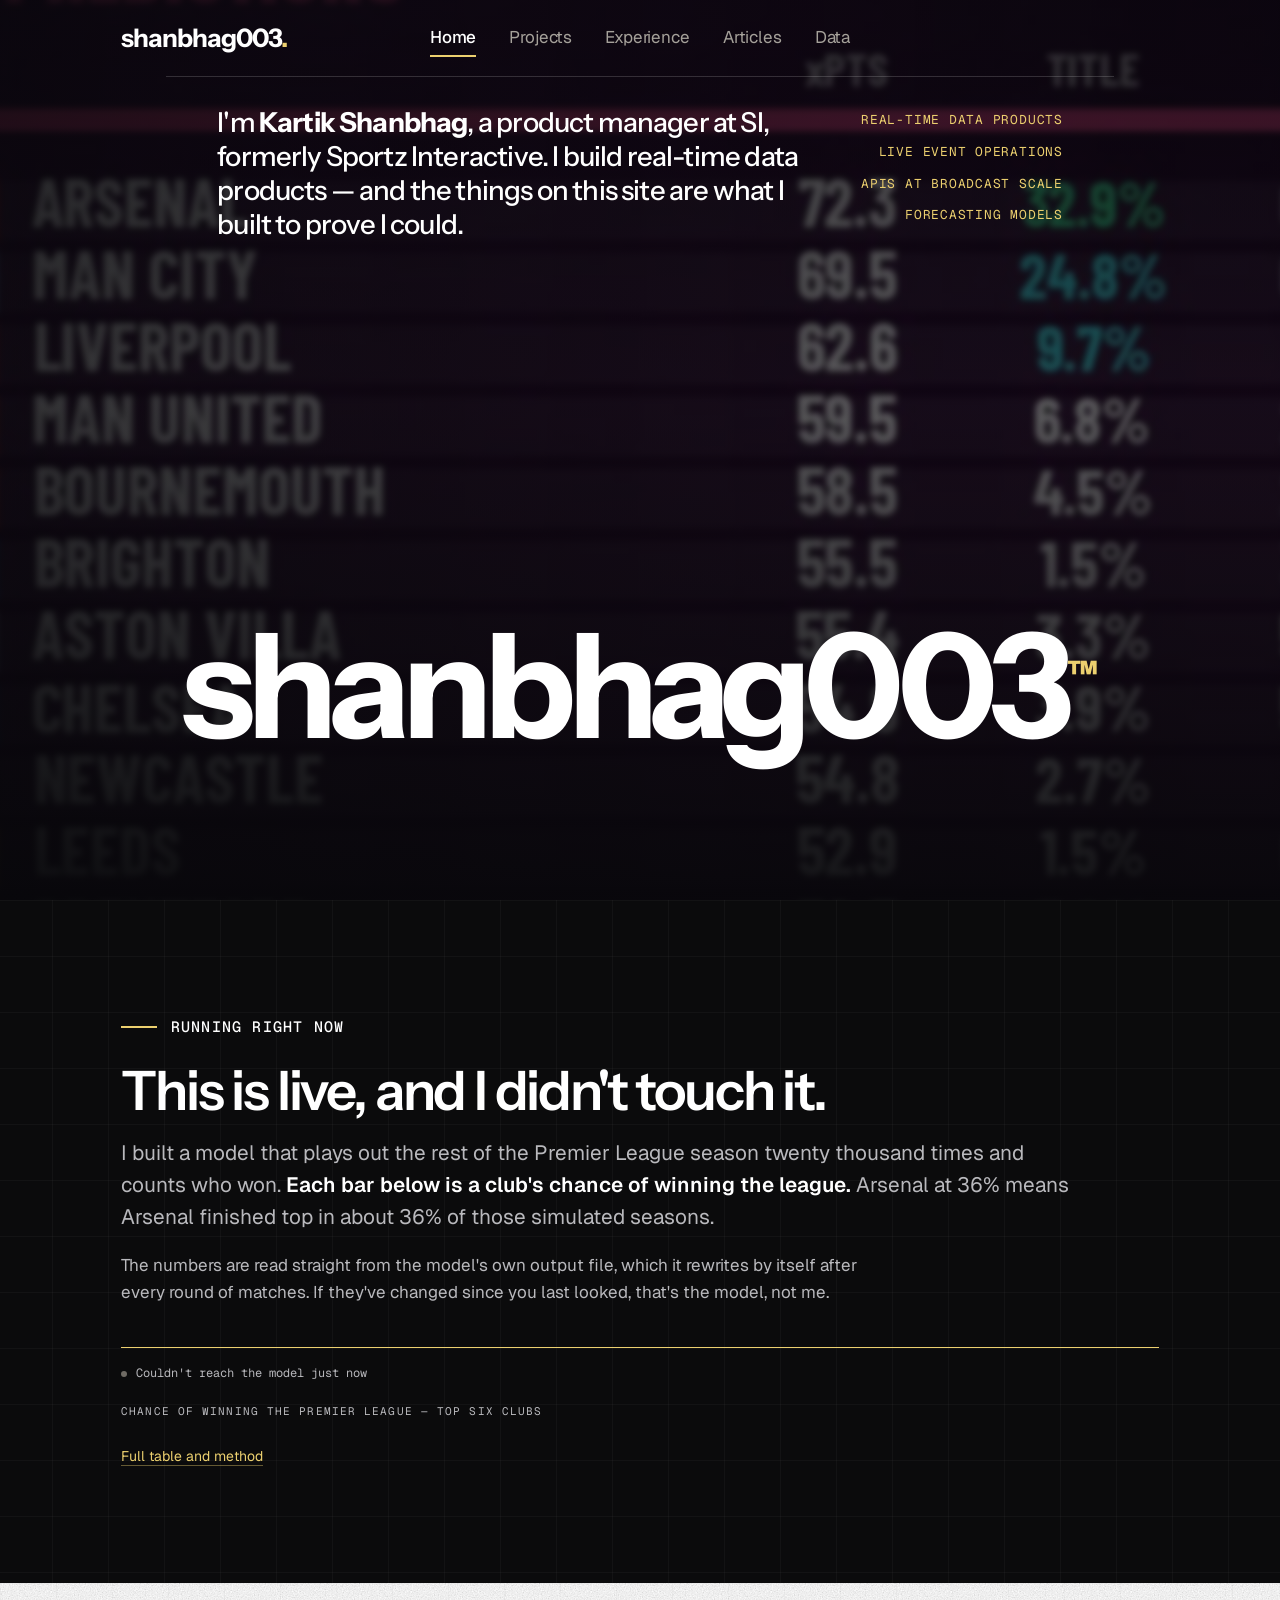
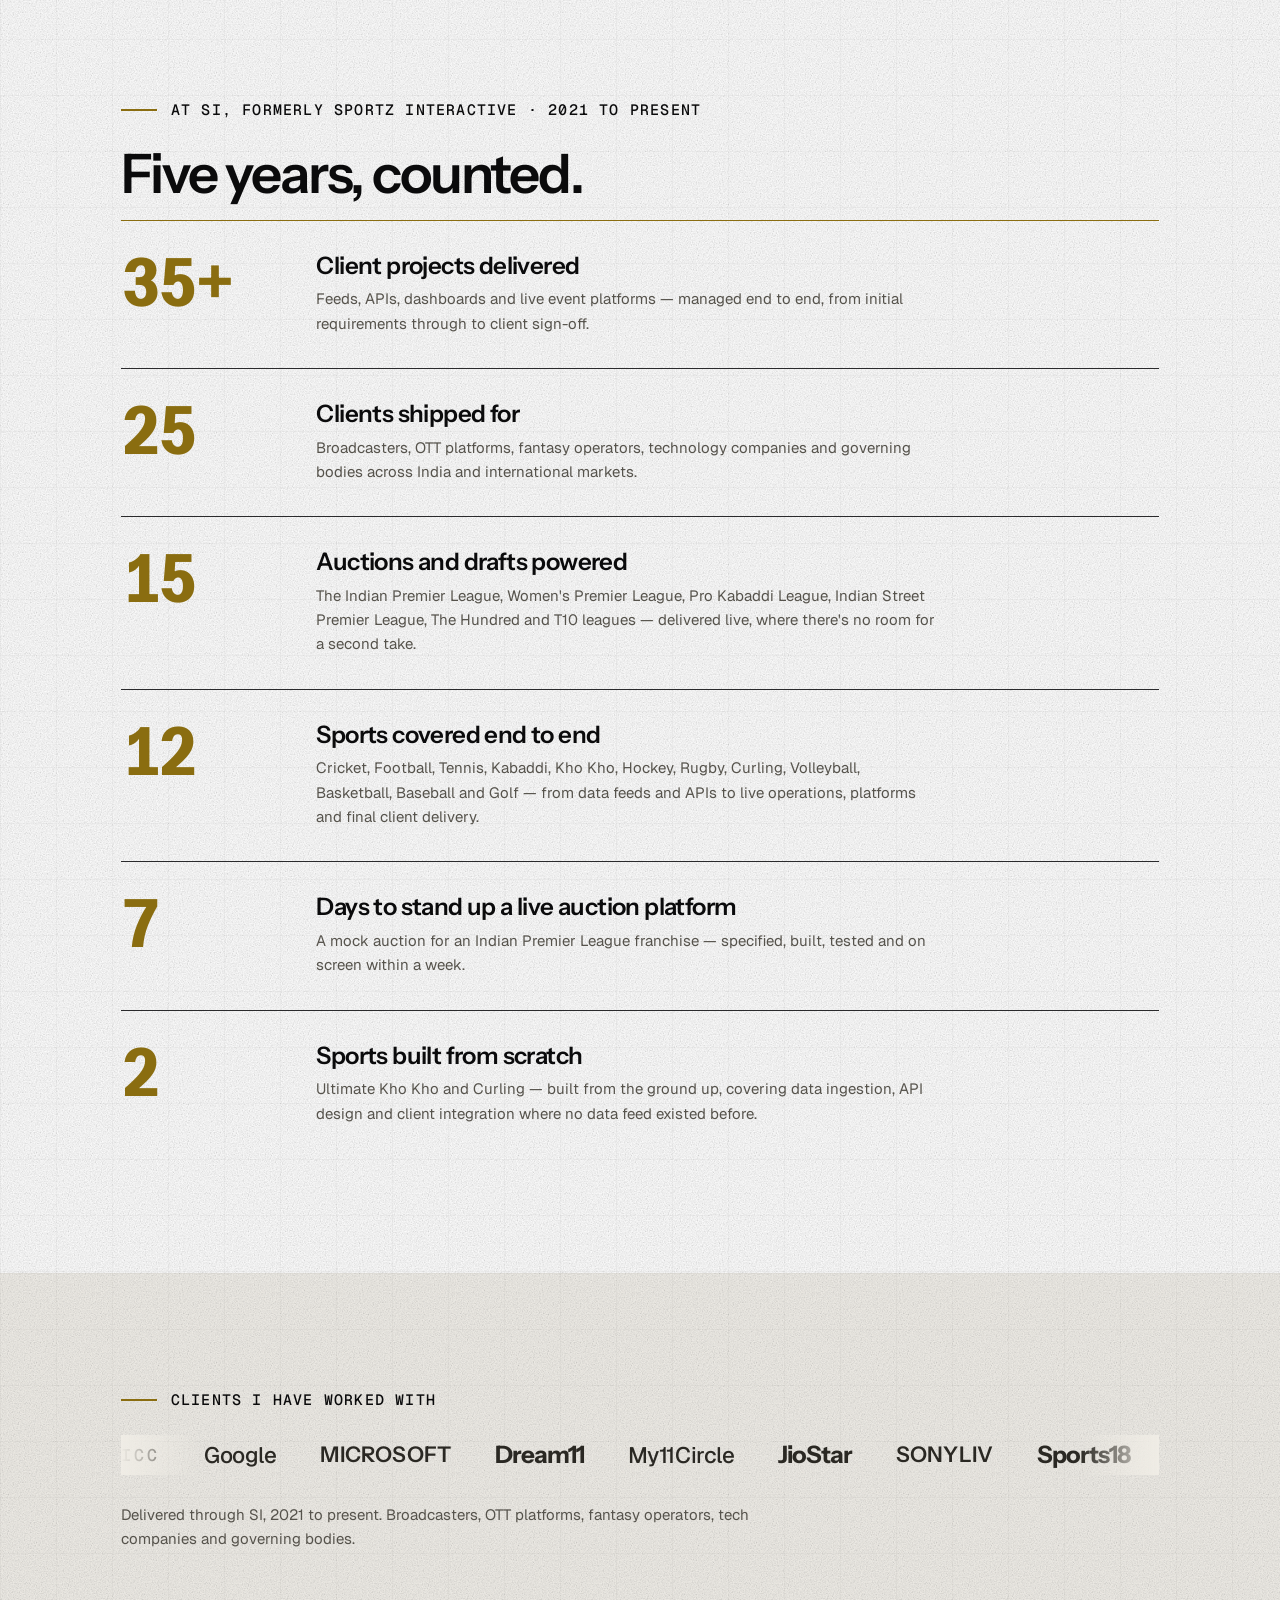
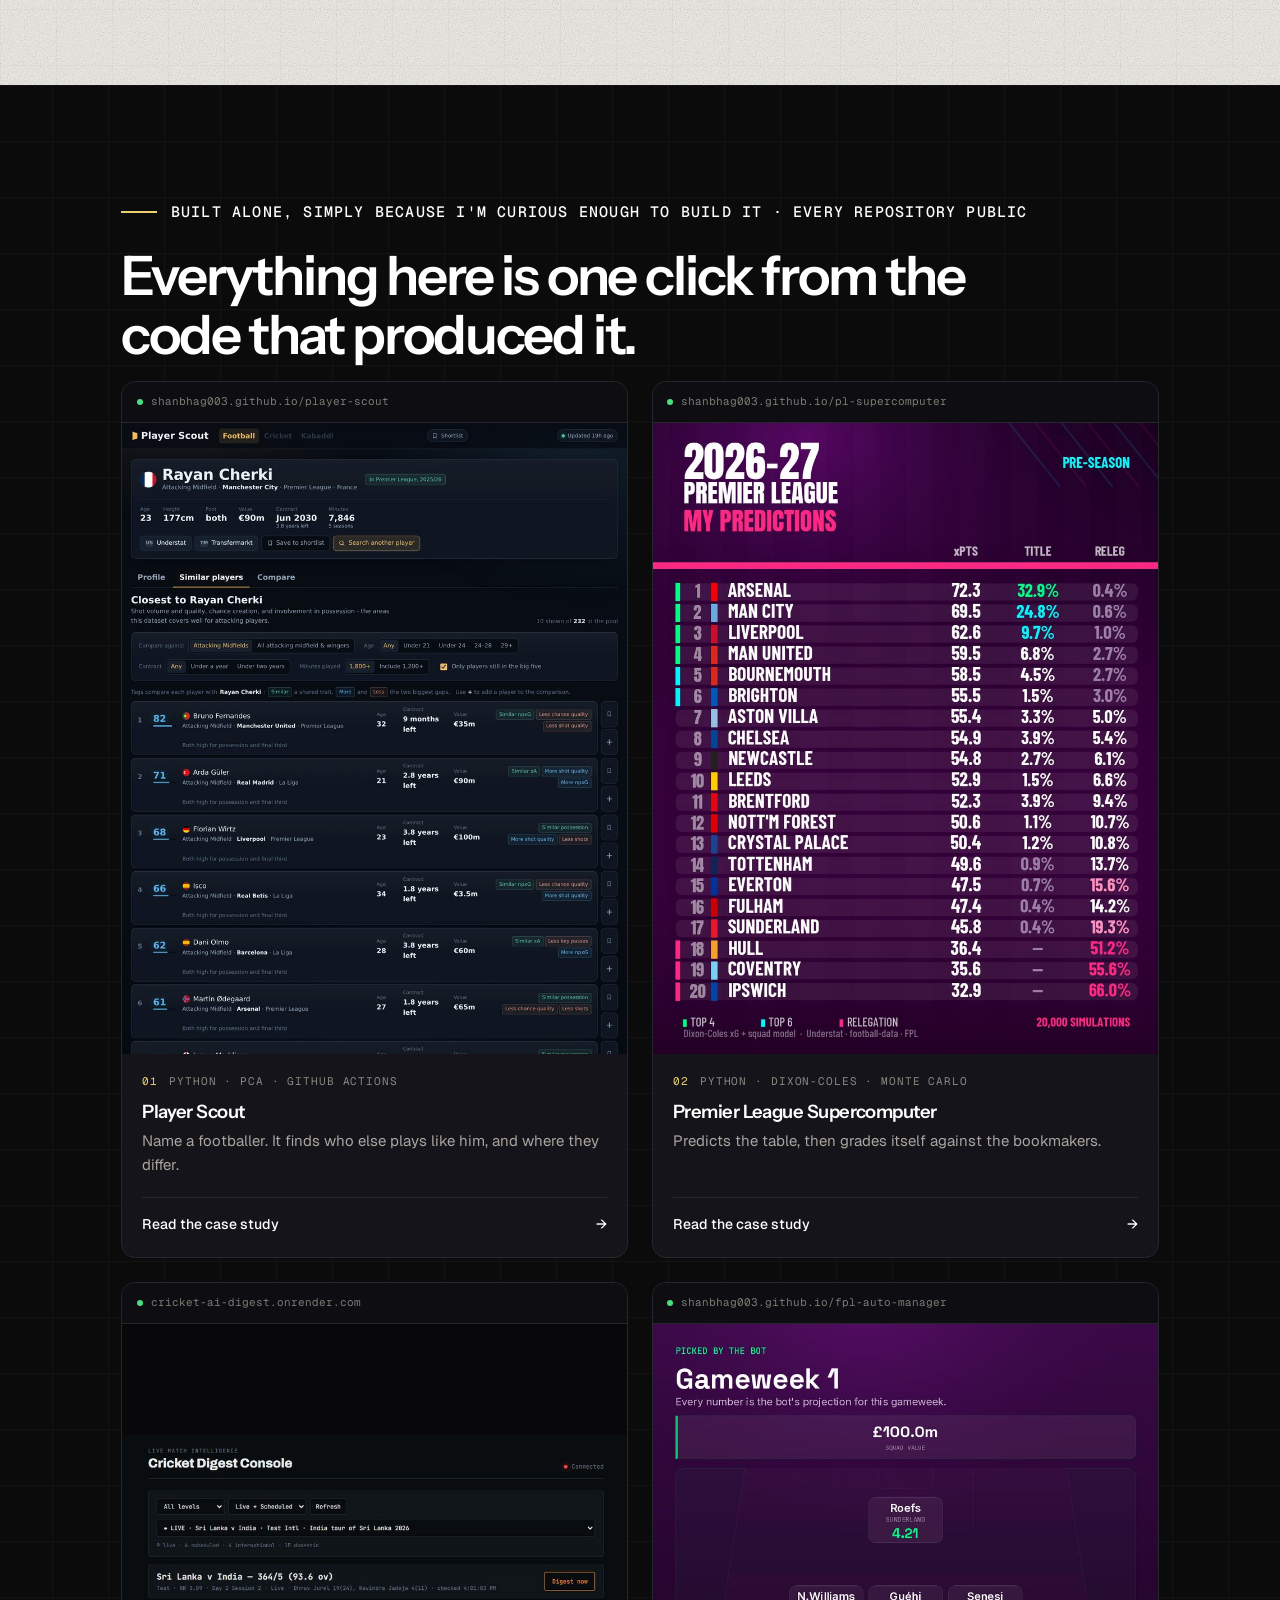
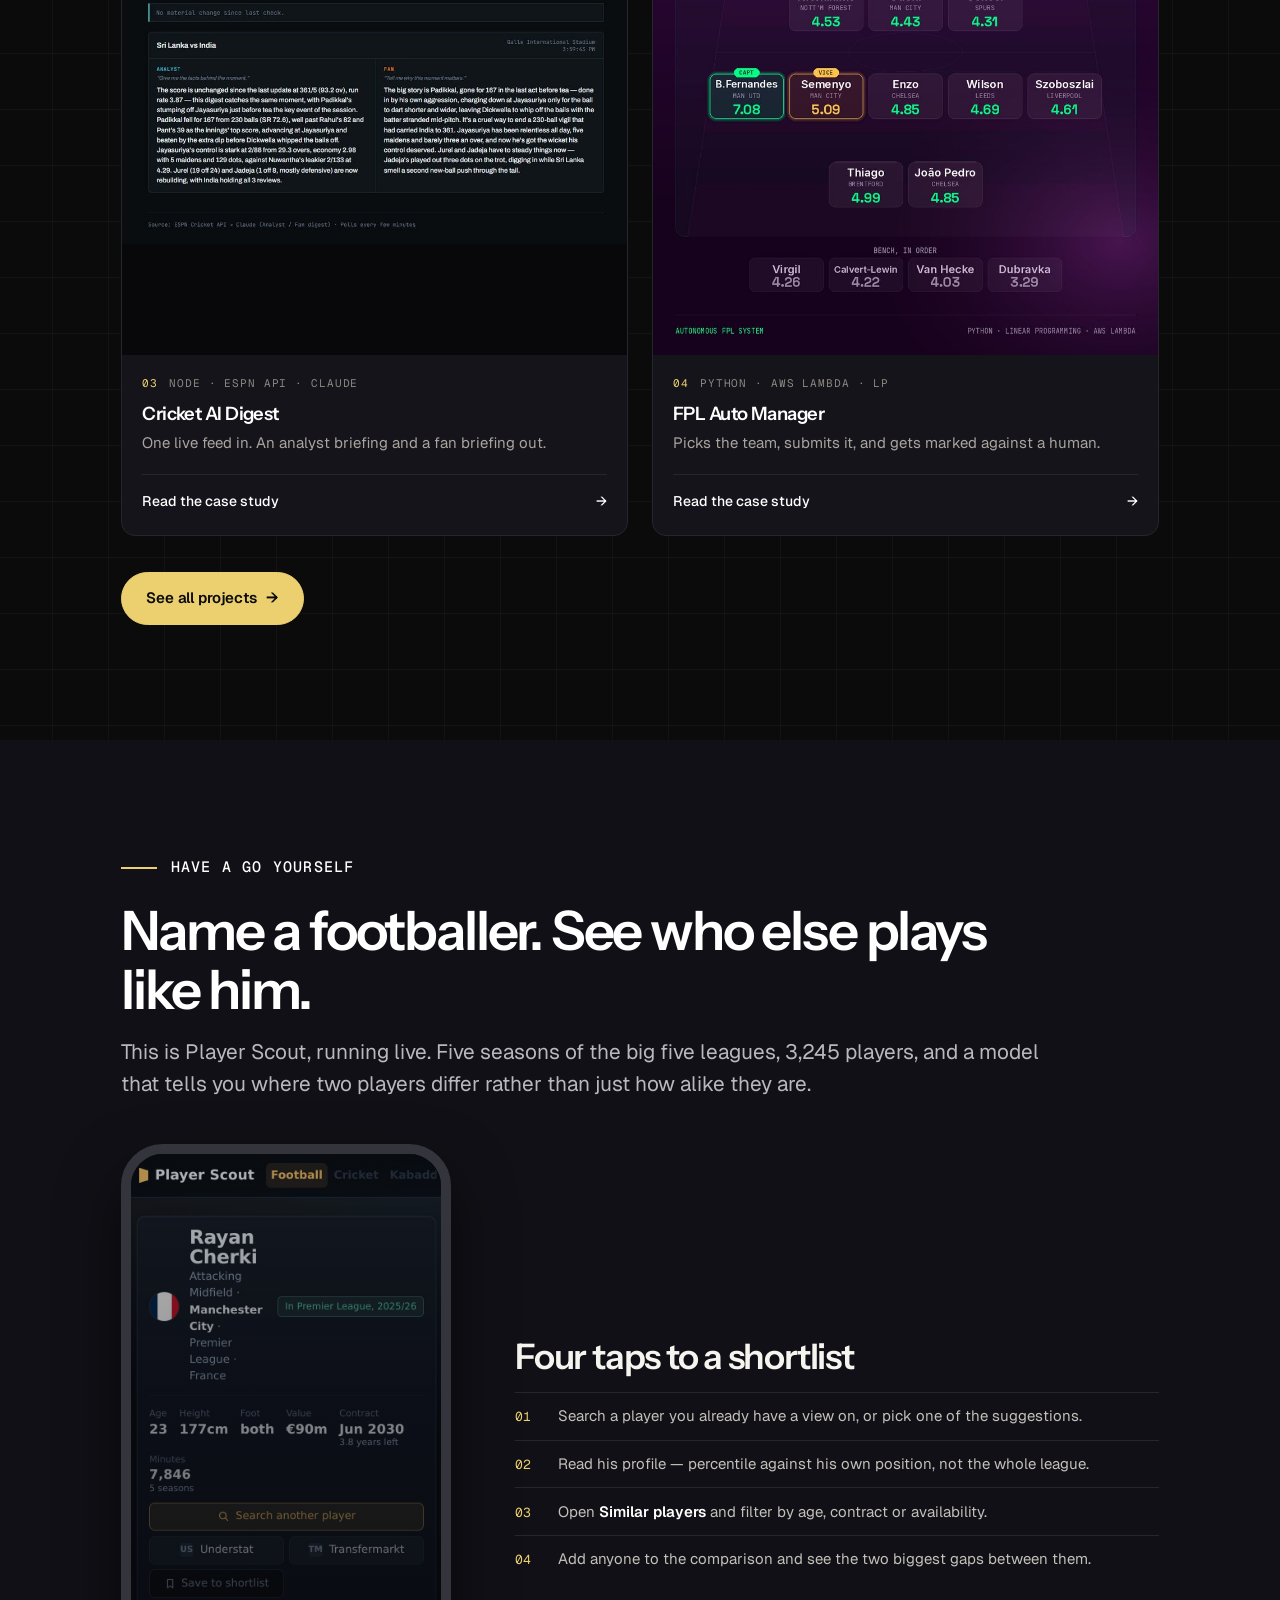
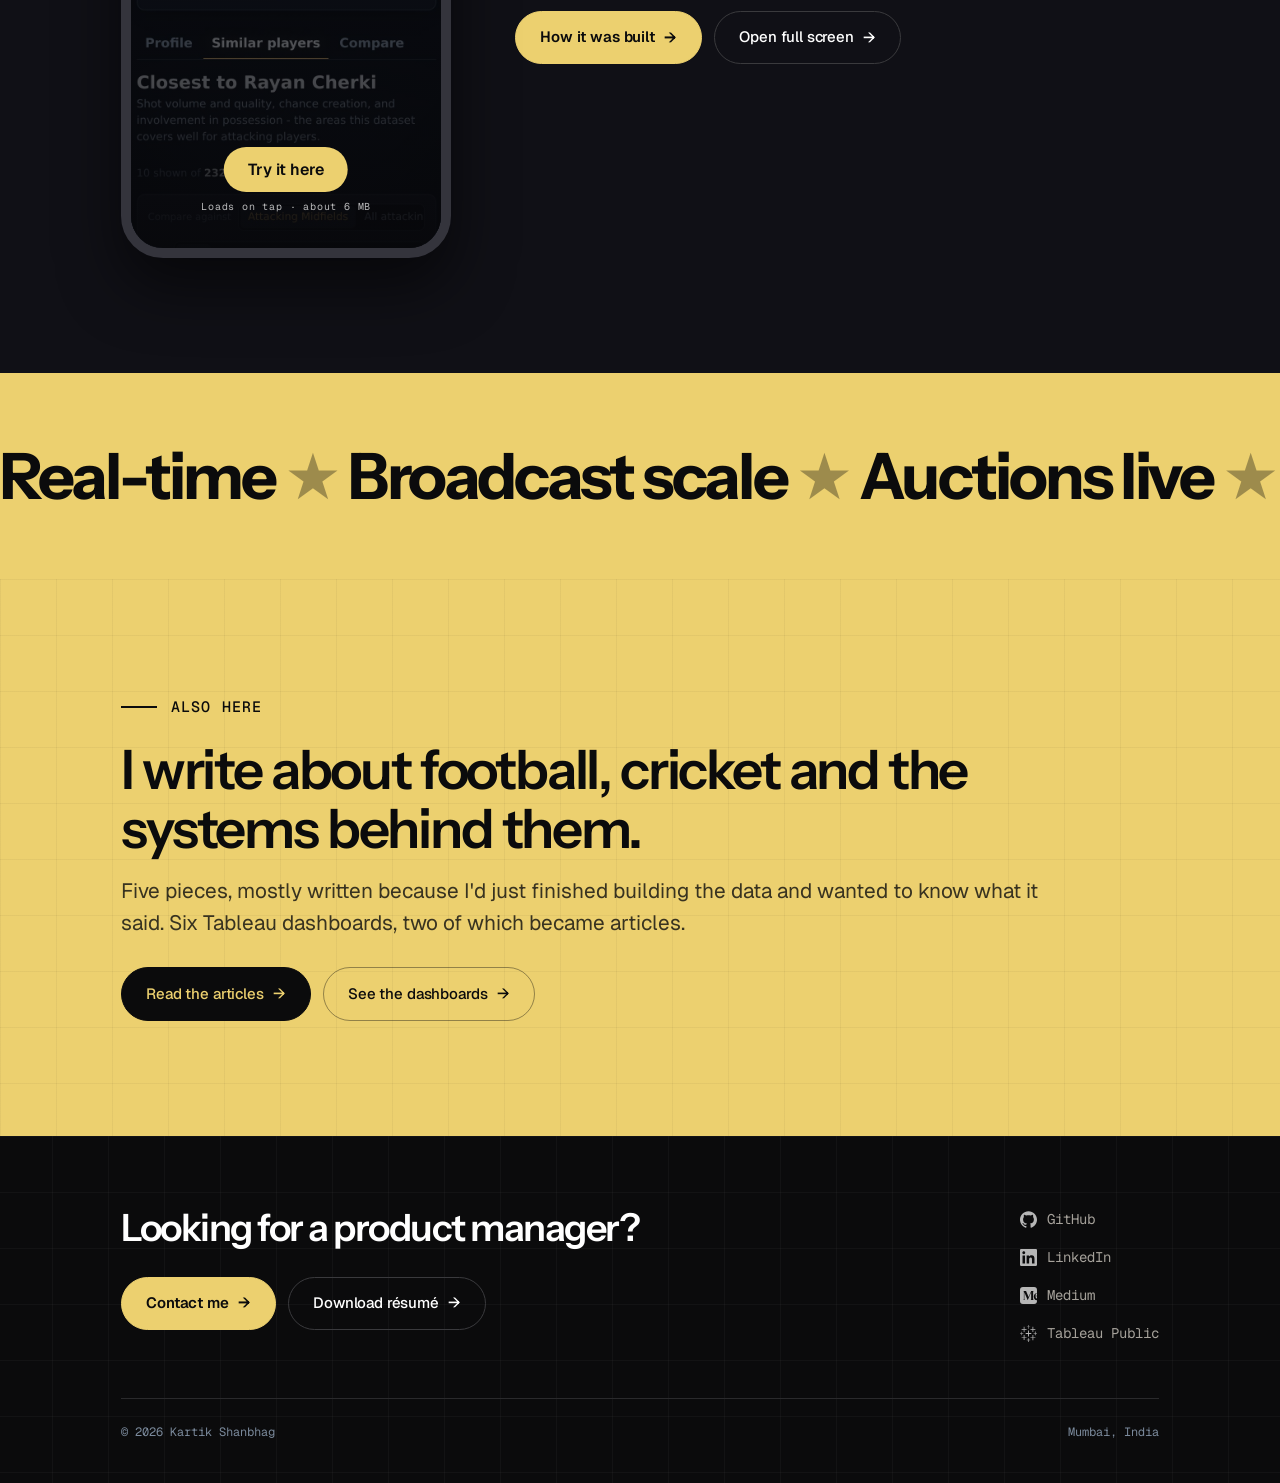
==== index.html @ de9818c4 "Add files via upload" ====
<!DOCTYPE html>
<html lang="en">
<head>
<meta charset="utf-8">
<meta name="viewport" content="width=device-width, initial-scale=1">
<title>Kartik Shanbhag — Product Manager, Real-Time Sports Data</title>
<meta name="description" content="Kartik Shanbhag is a product manager at SI, formerly Sportz Interactive, building real-time sports data products — live auctions, APIs at broadcast scale, and forecasting models he builds himself.">
<meta name="theme-color" content="#f7f6f3">
<meta property="og:type" content="website">
<meta property="og:site_name" content="Kartik Shanbhag">
<meta property="og:title" content="Kartik Shanbhag — Product Manager, Real-Time Sports Data">
<meta property="og:description" content="Kartik Shanbhag is a product manager at SI, formerly Sportz Interactive, building real-time sports data products — live auctions, APIs at broadcast scale, and forecasting models he builds himself.">
<meta name="twitter:card" content="summary_large_image">
<link rel="canonical" href="https://shanbhag003.com/">
<meta property="og:url" content="https://shanbhag003.com/">
<meta property="og:image" content="https://shanbhag003.com/og-home.jpg">
<meta property="og:image:width" content="1200">
<meta property="og:image:height" content="630">
<meta name="twitter:image" content="https://shanbhag003.com/og-home.jpg">
<meta name="twitter:creator" content="@shanbhag003">
<link rel="preconnect" href="https://fonts.googleapis.com">
<link rel="preconnect" href="https://fonts.gstatic.com" crossorigin>
<link href="https://fonts.googleapis.com/css2?family=Instrument+Sans:wght@400;500;600;700&family=Geist:wght@400;500;600&family=Geist+Mono:wght@400;500&display=swap" rel="stylesheet">
<link rel="icon" href="/favicon.ico" sizes="32x32">
<link rel="icon" href="/favicon.svg" type="image/svg+xml">
<link rel="apple-touch-icon" href="/apple-touch-icon.png">
<link rel="manifest" href="/site.webmanifest">
<link rel="stylesheet" href="style.css">
<script type="application/ld+json">
{
 "@context": "https://schema.org",
 "@type": "Person",
 "name": "Kartik Shanbhag",
 "alternateName": "shanbhag003",
 "url": "https://shanbhag003.com/",
 "image": "https://shanbhag003.com/og-home.jpg",
 "jobTitle": "Product Manager",
 "description": "Product manager building real-time sports data products — live auctions and drafts, APIs at broadcast scale, and forecasting models built independently.",
 "worksFor": {
  "@type": "Organization",
  "name": "SI",
  "alternateName": "Sportz Interactive",
  "url": "https://www.sportzinteractive.net/"
 },
 "address": {
  "@type": "PostalAddress",
  "addressLocality": "Mumbai",
  "addressRegion": "Maharashtra",
  "addressCountry": "IN"
 },
 "alumniOf": [
  {
   "@type": "CollegeOrUniversity",
   "name": "VES Business School"
  },
  {
   "@type": "CollegeOrUniversity",
   "name": "Shah & Anchor Kutchhi Engineering College"
  }
 ],
 "knowsAbout": [
  "Real-time sports data",
  "API product management",
  "Live event operations",
  "Sports analytics",
  "Data visualisation",
  "Product management"
 ],
 "sameAs": [
  "https://github.com/shanbhag003",
  "https://www.linkedin.com/in/kartik-shanbhag-b29806129/",
  "https://shanbhag003.medium.com/",
  "https://public.tableau.com/app/profile/kartik.shanbhag/vizzes"
 ]
}
</script>
<script type="application/ld+json">
{
 "@context": "https://schema.org",
 "@type": "WebSite",
 "name": "Kartik Shanbhag",
 "alternateName": "shanbhag003",
 "url": "https://shanbhag003.com/",
 "publisher": {
  "@type": "Person",
  "name": "Kartik Shanbhag"
 }
}
</script>
</head>
<body>
<div class="progress"></div>
<a class="skip" href="#main">Skip to content</a>

<nav class="nav over">
  <div class="wrap">
    <a class="brand" href="/">shanbhag003<span>.</span></a>
    <button class="nav-toggle" id="nav-toggle" aria-label="Open menu" aria-expanded="false" aria-controls="site-nav">
      <span class="bars"></span>
    </button>
    <ul id="site-nav">
      <li><a href="/" aria-current="page">Home</a></li>
      <li><a href="/projects">Projects</a></li>
      <li><a href="/experience">Experience</a></li>
      <li><a href="/articles">Articles</a></li>
      <li><a href="/visualisations">Data</a></li>
          <li class="nav-cta"><a href="mailto:kshanbhag231@gmail.com?subject=Hello%20Kartik"><span class="cta-dot"></span>Contact</a></li>
</ul>
  </div>
</nav>

<main id="main">

<section class="stage" id="stage">
  <div class="stage-bg" aria-hidden="true">
    <img src="assets/stage-1.jpg" alt="" class="on" width="1600" height="900" fetchpriority="high" decoding="async">
    <img src="assets/stage-2.jpg" alt="" width="1600" height="900" loading="lazy" decoding="async">
    <img src="assets/stage-3.jpg" alt="" width="1600" height="900" loading="lazy" decoding="async">
    <img src="assets/stage-4.jpg" alt="" width="1600" height="900" loading="lazy" decoding="async">
  </div>

  <div class="wrap stage-top">
    <h1 class="stage-intro rise r1">I'm <b>Kartik Shanbhag</b>, a product manager at SI, formerly Sportz Interactive. I build real-time data products — and the things on this site are what I built to prove I could.</h1>
    <ul class="stage-list rise r2">
      <li>Real-time data products</li>
      <li>Live event operations</li>
      <li>APIs at broadcast scale</li>
      <li>Forecasting models</li>
    </ul>
  </div>

  <div class="wrap stage-bottom">
    <p class="stage-mark rise r3">shanbhag003<sup>&trade;</sup></p>

  </div>
</section>

<section class="band-dark">
  <div class="wrap">
    <p class="eyebrow reveal">Running right now</p>
    <h2 class="reveal measure" style="max-width:24ch">This is live, and I didn't touch it.</h2>
    <p class="lede measure reveal d1">I built a model that plays out the rest of the Premier League season twenty thousand times and counts who won. <strong>Each bar below is a club's chance of winning the league.</strong> Arsenal at 36% means Arsenal finished top in about 36% of those simulated seasons.</p>
    <p class="measure reveal d1">The numbers are read straight from the model's own output file, which it rewrites by itself after every round of matches. If they've changed since you last looked, that's the model, not me.</p>

    <div class="live reveal d1" id="live-pl" data-src="https://shanbhag003.github.io/pl-supercomputer/data.json">
      <div class="live-head">
        <span class="live-status"><span class="live-dot"></span><span class="live-when">Connecting to the model…</span></span>
        <span class="live-meta"></span>
      </div>
      <p class="live-legend">Chance of winning the Premier League &mdash; top six clubs</p>
      <ol class="live-rows"></ol>
      <p class="live-foot">
        <a class="ilink" href="https://shanbhag003.github.io/pl-supercomputer/" target="_blank" rel="noopener noreferrer">Full table and method</a>
      </p>
    </div>
  </div>
</section>

<section class="band-white">
  <div class="wrap">
    <p class="eyebrow reveal">At SI, formerly Sportz Interactive · 2021 to present</p>
    <h2 class="reveal" style="max-width:20ch">Five years, counted.</h2>
    <div class="stats">
      <div class="stat reveal">
        <span class="stat-n" data-to="35" data-suffix="+">35+</span>
        <h3>Client projects delivered</h3>
        <p>Feeds, APIs, dashboards and live event platforms — managed end to end, from initial requirements through to client sign-off.</p>
      </div>
      <div class="stat reveal">
        <span class="stat-n" data-to="25">25</span>
        <h3>Clients shipped for</h3>
        <p>Broadcasters, OTT platforms, fantasy operators, technology companies and governing bodies across India and international markets.</p>
      </div>
      <div class="stat reveal">
        <span class="stat-n" data-to="15">15</span>
        <h3>Auctions and drafts powered</h3>
        <p>The Indian Premier League, Women's Premier League, Pro Kabaddi League, Indian Street Premier League, The Hundred and T10 leagues — delivered live, where there's no room for a second take.</p>
      </div>
      <div class="stat reveal">
        <span class="stat-n" data-to="12">12</span>
        <h3>Sports covered end to end</h3>
        <p>Cricket, Football, Tennis, Kabaddi, Kho Kho, Hockey, Rugby, Curling, Volleyball, Basketball, Baseball and Golf — from data feeds and APIs to live operations, platforms and final client delivery.</p>
      </div>
      <div class="stat reveal">
        <span class="stat-n" data-to="7">7</span>
        <h3>Days to stand up a live auction platform</h3>
        <p>A mock auction for an Indian Premier League franchise — specified, built, tested and on screen within a week.</p>
      </div>
      <div class="stat reveal">
        <span class="stat-n" data-to="2">2</span>
        <h3>Sports built from scratch</h3>
        <p>Ultimate Kho Kho and Curling — built from the ground up, covering data ingestion, API design and client integration where no data feed existed before.</p>
      </div>
    </div>
  </div>
</section>

<section class="band-warm">
  <div class="wrap">
    <p class="eyebrow reveal">Clients I have worked with</p>
    <div class="marquee reveal d1">
      <div class="marquee-track">

        <span class="wm wm-b">ICC</span><span class="wm wm-d">Google</span><span class="wm wm-c">Microsoft</span><span class="wm wm-a">Dream11</span><span class="wm wm-d">My11Circle</span><span class="wm wm-a">JioStar</span><span class="wm wm-c">SonyLIV</span><span class="wm wm-a">Sports18</span><span class="wm wm-b">TV18</span><span class="wm wm-e">Times of India</span><span class="wm wm-c">India Today</span><span class="wm wm-d">Times Internet</span><span class="wm wm-a">ABP News</span><span class="wm wm-b">TV9</span><span class="wm wm-a">Fancode</span><span class="wm wm-e">Hindustan Times</span><span class="wm wm-e">Indian Express</span><span class="wm wm-d">Asianet</span><span class="wm wm-c">Inside Sport</span><span class="wm wm-f">Grand Slam of Curling</span>
        <span class="marquee-dup" aria-hidden="true" style="display:contents"><span class="wm wm-b">ICC</span><span class="wm wm-d">Google</span><span class="wm wm-c">Microsoft</span><span class="wm wm-a">Dream11</span><span class="wm wm-d">My11Circle</span><span class="wm wm-a">JioStar</span><span class="wm wm-c">SonyLIV</span><span class="wm wm-a">Sports18</span><span class="wm wm-b">TV18</span><span class="wm wm-e">Times of India</span><span class="wm wm-c">India Today</span><span class="wm wm-d">Times Internet</span><span class="wm wm-a">ABP News</span><span class="wm wm-b">TV9</span><span class="wm wm-a">Fancode</span><span class="wm wm-e">Hindustan Times</span><span class="wm wm-e">Indian Express</span><span class="wm wm-d">Asianet</span><span class="wm wm-c">Inside Sport</span><span class="wm wm-f">Grand Slam of Curling</span></span>
      </div>
    </div>
    <p class="measure" style="margin-top:1.75rem;color:var(--muted);font-size:.9375rem">Delivered through SI, 2021 to present. Broadcasters, OTT platforms, fantasy operators, tech companies and governing bodies.</p>
  </div>
</section>

<section class="band-dark">
  <div class="wrap">
    <p class="eyebrow data reveal">Built alone, simply because I'm curious enough to build it · every repository public</p>
    <h2 class="reveal measure" style="max-width:26ch">Everything here is one click from the code that produced it.</h2>
    <div class="pcards">
      <a class="pcard reveal" href="/projects#player-scout">
        <span class="pcard-bar"><span class="live-dot"></span><span>shanbhag003.github.io/player-scout</span></span>
        <span class="pcard-media">
          <img src="assets/proj-scout.jpg" alt="Player Scout ranking the ten closest players to Rayan Cherki, each with a match score, a shared trait and the two biggest differences." width="900" height="625" loading="lazy">
        </span>
        <span class="pcard-body">
          <span class="pcard-meta"><span class="pcard-n">01</span><span class="pcard-tag">Python · PCA · GitHub Actions</span></span>
          <h3>Player Scout</h3>
          <p>Name a footballer. It finds who else plays like him, and where they differ.</p>
          <span class="go">Read the case study</span>
        </span>
      </a>
      <a class="pcard reveal d1" href="/projects#pl-supercomputer">
        <span class="pcard-bar"><span class="live-dot"></span><span>shanbhag003.github.io/pl-supercomputer</span></span>
        <span class="pcard-media">
          <img src="assets/proj-pl.jpg" alt="The model's 2026-27 Premier League table: expected points, title odds and relegation odds for all twenty clubs." width="900" height="1125" loading="lazy">
        </span>
        <span class="pcard-body">
          <span class="pcard-meta"><span class="pcard-n">02</span><span class="pcard-tag">Python · Dixon-Coles · Monte Carlo</span></span>
          <h3>Premier League Supercomputer</h3>
          <p>Predicts the table, then grades itself against the bookmakers.</p>
          <span class="go">Read the case study</span>
        </span>
      </a>
      <a class="pcard reveal d1" href="/projects#cricket-digest">
        <span class="pcard-bar"><span class="live-dot"></span><span>cricket-ai-digest.onrender.com</span></span>
        <span class="pcard-media">
          <img src="assets/proj-cricket.jpg" alt="The Cricket Digest console during a Test match, showing an analyst briefing and a fan briefing side by side." width="900" height="729" loading="lazy">
        </span>
        <span class="pcard-body">
          <span class="pcard-meta"><span class="pcard-n">03</span><span class="pcard-tag">Node · ESPN API · Claude</span></span>
          <h3>Cricket AI Digest</h3>
          <p>One live feed in. An analyst briefing and a fan briefing out.</p>
          <span class="go">Read the case study</span>
        </span>
      </a>
      <a class="pcard reveal d2" href="/projects#fpl">
        <span class="pcard-bar"><span class="live-dot"></span><span>shanbhag003.github.io/fpl-auto-manager</span></span>
        <span class="pcard-media">
          <img src="assets/proj-fpl.jpg" alt="The bot's Gameweek 1 team sheet, with its own projected points printed on every player it picked." width="900" height="1125" loading="lazy">
        </span>
        <span class="pcard-body">
          <span class="pcard-meta"><span class="pcard-n">04</span><span class="pcard-tag">Python · AWS Lambda · LP</span></span>
          <h3>FPL Auto Manager</h3>
          <p>Picks the team, submits it, and gets marked against a human.</p>
          <span class="go">Read the case study</span>
        </span>
      </a>
    </div>
    <div class="actions reveal" style="margin-top:2.25rem">
      <a class="btn btn-live" href="/projects">See all projects</a>
    </div>
  </div>
</section>

<section class="band-dark alt" id="try-scout">
  <div class="wrap">
    <p class="eyebrow reveal">Have a go yourself</p>
    <h2 class="reveal measure" style="max-width:24ch">Name a footballer. See who else plays like him.</h2>
    <p class="lede measure reveal d1">This is Player Scout, running live. Five seasons of the big five leagues, 3,245 players, and a model that tells you where two players differ rather than just how alike they are.</p>

    <div class="tryout reveal d1">
      <div class="tryout-phone" id="scout-phone">
        <button class="tryout-poster" type="button" id="scout-launch"
                aria-label="Load Player Scout and try it here">
          <img src="assets/scout-poster.jpg" alt="Player Scout on a phone, listing the players closest to Rayan Cherki with match scores." width="780" height="1688" loading="lazy" decoding="async">
          <span class="tryout-play"><b>Try it here</b><span>Loads on tap &middot; about 6 MB</span></span>
        </button>
      </div>

      <div class="tryout-copy">
        <h3>Four taps to a shortlist</h3>
        <ul class="tryout-steps">
          <li><b>01</b><span>Search a player you already have a view on, or pick one of the suggestions.</span></li>
          <li><b>02</b><span>Read his profile &mdash; percentile against his own position, not the whole league.</span></li>
          <li><b>03</b><span>Open <strong>Similar players</strong> and filter by age, contract or availability.</span></li>
          <li><b>04</b><span>Add anyone to the comparison and see the two biggest gaps between them.</span></li>
        </ul>
        <div class="actions">
          <a class="btn btn-live" href="/projects#player-scout">How it was built</a>
          <a class="btn" href="https://shanbhag003.github.io/player-scout/" target="_blank" rel="noopener noreferrer">Open full screen</a>
        </div>
      </div>
    </div>
  </div>
</section>

<div class="smq" aria-hidden="true">
  <div class="smq-track">
    <span>Real-time <b>&#9733;</b> Broadcast scale <b>&#9733;</b> Auctions live <b>&#9733;</b> Models that mark themselves <b>&#9733;</b></span>
    <span>Real-time <b>&#9733;</b> Broadcast scale <b>&#9733;</b> Auctions live <b>&#9733;</b> Models that mark themselves <b>&#9733;</b></span>
  </div>
</div>

<section class="band-gold">
  <div class="wrap">
    <p class="eyebrow reveal">Also here</p>
    <h2 class="reveal measure" style="max-width:24ch">I write about football, cricket and the systems behind them.</h2>
    <p class="lede measure reveal d1" style="color:rgba(11,11,12,.8)">Five pieces, mostly written because I'd just finished building the data and wanted to know what it said. Six Tableau dashboards, two of which became articles.</p>
    <div class="actions reveal d2">
      <a class="btn btn-live" href="/articles">Read the articles</a>
      <a class="btn" href="/visualisations">See the dashboards</a>
    </div>
  </div>
</section>

</main>

<footer class="foot">
  <div class="wrap">
    <div class="foot-grid">
      <div>
        <h2>Looking for a product manager?</h2>
        <div class="actions">
          <a class="btn btn-live" href="mailto:kshanbhag231@gmail.com?subject=Hello%20Kartik">Contact me</a>
          <a class="btn" href="assets/Kartik_Shanbhag_Resume.pdf" download>Download résumé</a>
        </div>
      </div>
      <ul class="foot-links">
        <li><a href="https://github.com/shanbhag003" target="_blank" rel="noopener noreferrer"><svg class="ico" viewBox="0 0 24 24" width="17" height="17" aria-hidden="true" focusable="false"><path fill="currentColor" d="M12 .297c-6.63 0-12 5.373-12 12 0 5.303 3.438 9.8 8.205 11.385.6.113.82-.258.82-.577 0-.285-.01-1.04-.015-2.04-3.338.724-4.042-1.61-4.042-1.61C4.422 18.07 3.633 17.7 3.633 17.7c-1.087-.744.084-.729.084-.729 1.205.084 1.838 1.236 1.838 1.236 1.07 1.835 2.809 1.305 3.495.998.108-.776.417-1.305.76-1.605-2.665-.3-5.466-1.332-5.466-5.93 0-1.31.465-2.38 1.235-3.22-.135-.303-.54-1.523.105-3.176 0 0 1.005-.322 3.3 1.23.96-.267 1.98-.399 3-.405 1.02.006 2.04.138 3 .405 2.28-1.552 3.285-1.23 3.285-1.23.645 1.653.24 2.873.12 3.176.765.84 1.23 1.91 1.23 3.22 0 4.61-2.805 5.625-5.475 5.92.42.36.81 1.096.81 2.22 0 1.606-.015 2.896-.015 3.286 0 .315.21.69.825.57C20.565 22.092 24 17.592 24 12.297c0-6.627-5.373-12-12-12"/></svg><span>GitHub</span></a></li>
        <li><a href="https://www.linkedin.com/in/kartik-shanbhag-b29806129/" target="_blank" rel="noopener noreferrer"><svg class="ico" viewBox="0 0 24 24" width="17" height="17" aria-hidden="true" focusable="false"><path fill="currentColor" d="M20.447 20.452h-3.554v-5.569c0-1.328-.027-3.037-1.852-3.037-1.853 0-2.136 1.445-2.136 2.939v5.667H9.351V9h3.414v1.561h.046c.477-.9 1.637-1.85 3.37-1.85 3.601 0 4.267 2.37 4.267 5.455v6.286zM5.337 7.433c-1.144 0-2.063-.926-2.063-2.065 0-1.138.92-2.063 2.063-2.063 1.14 0 2.064.925 2.064 2.063 0 1.139-.925 2.065-2.064 2.065zm1.782 13.019H3.555V9h3.564v11.452zM22.225 0H1.771C.792 0 0 .774 0 1.729v20.542C0 23.227.792 24 1.771 24h20.451C23.2 24 24 23.227 24 22.271V1.729C24 .774 23.2 0 22.222 0h.003z"/></svg><span>LinkedIn</span></a></li>
        <li><a href="https://shanbhag003.medium.com/" target="_blank" rel="noopener noreferrer"><svg class="ico" viewBox="0 0 24 24" width="17" height="17" aria-hidden="true" focusable="false"><path fill="currentColor" d="M4.21 0A4.201 4.201 0 0 0 0 4.21v15.58A4.201 4.201 0 0 0 4.21 24h15.58A4.201 4.201 0 0 0 24 19.79v-1.093c-.137.013-.278.02-.422.02-2.577 0-4.027-2.146-4.09-4.832a7.592 7.592 0 0 1 .022-.708c.093-1.186.475-2.241 1.105-3.022a3.885 3.885 0 0 1 1.395-1.1c.468-.237 1.127-.367 1.664-.367h.023c.101 0 .202.004.303.01V4.211A4.201 4.201 0 0 0 19.79 0Zm.198 5.583h4.165l3.588 8.435 3.59-8.435h3.864v.146l-.019.004c-.705.16-1.063.397-1.063 1.254h-.003l.003 10.274c.06.676.424.885 1.063 1.03l.02.004v.145h-4.923v-.145l.019-.005c.639-.144.994-.353 1.054-1.03V7.267l-4.745 11.15h-.261L6.15 7.569v9.445c0 .857.358 1.094 1.063 1.253l.02.004v.147H4.405v-.147l.019-.004c.705-.16 1.065-.397 1.065-1.253V6.987c0-.857-.358-1.094-1.064-1.254l-.018-.004zm19.25 3.668c-1.086.023-1.733 1.323-1.813 3.124H24V9.298a1.378 1.378 0 0 0-.342-.047Zm-1.862 3.632c-.1 1.756.86 3.239 2.204 3.634v-3.634z"/></svg><span>Medium</span></a></li>
        <li><a href="https://public.tableau.com/app/profile/kartik.shanbhag/vizzes" target="_blank" rel="noopener noreferrer"><svg class="ico" viewBox="0 0 24 24" width="17" height="17" aria-hidden="true" focusable="false"><path fill="currentColor" d="M11.654.174V2.377H9.682v.58h1.972V5.16h.696V2.957h1.97v-.58h-1.97V.174h-.348zm6.03 2.262l-.002 1.623v1.623h-2.957v.927h2.957v3.188H18.725l.011-1.582.02-1.576 1.465-.02 1.46-.01v-.927H18.728V2.436h-.522zm-12.407.06V5.686H2.291v.925H5.277V9.801h.985V6.61h3.013v-.925H6.262V2.496H5.77zm6.086 5.27v3.593H8.06v1.188h3.304v3.596h1.28v-3.596H15.953v-1.188H12.643V7.766h-.637zm9.721 1.55v2.221h-2.012v.811h2.012v2.261h.887v-2.261H24v-.811h-2.029V9.317h-.422zm-19.111.131V11.621H0v.621H1.973v2.194H2.64v-2.194h2v-.62H2.609V9.446h-.318zm15.709 4.516v3.254h-3.016v.927h3.016v3.217h1.072v-3.216H21.74v-.928H18.754v-3.254h-.533zm-12.463.008v3.246H2.262v.928h2.957v3.189H6.32v-3.189h2.955v-.928H6.32V13.97h-.55zm6.316 4.578l.002 1.103v1.1H9.566v.812h1.971v2.262h.928l.012-1.119.017-1.143H14.463v-.812h-2V18.549h-.465z"/></svg><span>Tableau Public</span></a></li>
      </ul>
    </div>
    <div class="foot-base">
      <span>© 2026 Kartik Shanbhag</span>
      <span>Mumbai, India</span>
    </div>
  </div>
</footer>

<script src="analytics.js" defer></script>
<script src="app.js" defer></script>
</body>
</html>
---- style.css ----
/* ============================================================
   shanbhag003.com — v3, light
   Paper-white ground, ink text, one blue for action and one
   ochre for verified numbers. Both accents contrast-checked
   against the background at small sizes.
   Type: Instrument Sans (display) / Geist (body) / Geist Mono
   ============================================================ */

:root {
  /* --ink is the page ground, --paper is the text. */
  --ink:      #f7f6f3;   /* warm white ground */
  --ink-2:    #efece5;
  --ink-3:    #e6e2d9;
  --line:     #ded9cf;
  --line-2:   #bdb6a8;
  --paper:    #0b0b0c;   /* near-black text */
  --muted:    #56534c;
  --muted-2:  #6a665e;
  --live:     #0b0b0c;   /* action = black; gold is the reveal on hover */
  --band-dark:  #0b0b0c;
  --gold:       #ecd06f; /* block colour and big figures — never small text on white */
  --gold-deep:  #8a6d10; /* same hue, dark enough for text on light (5.2:1) */
  --band-tint:  #efece5;
  --on-dark:    #f6f4ef;
  --on-dark-mu: #a5a19a;
  --data:     #8a6d10;

  --display: "Instrument Sans", system-ui, sans-serif;
  --body: "Geist", system-ui, sans-serif;
  --mono: "Geist Mono", ui-monospace, monospace;

  --wrap: 1140px;
  --gut: clamp(1.25rem, 4vw, 3.5rem);
  --nav-h: 76px;
  --ease: cubic-bezier(.16,.84,.44,1);
}

*, *::before, *::after { box-sizing: border-box; }
html { -webkit-text-size-adjust: 100%; text-size-adjust: 100%; scroll-behavior: smooth; }

body {
  margin: 0;
  background: var(--ink);
  color: var(--paper);
  font-family: var(--body);
  font-size: 1.0625rem;
  line-height: 1.62;
  -webkit-font-smoothing: antialiased;
}

img { max-width: 100%; height: auto; display: block; }
p, li, td, th, h1, h2, h3, h4 { overflow-wrap: break-word; }
a { color: inherit; }
::selection { background: var(--gold); color: var(--paper); }
code { font-family: var(--mono); font-size: .875em; color: var(--gold-deep); }

.wrap { max-width: var(--wrap); margin: 0 auto; padding: 0 var(--gut); }

/* ---------- nav ---------- */

.nav { background: var(--band-dark); position: sticky; top: 0; z-index: 40; border-bottom: 1px solid rgba(255,255,255,.1); transition: background .35s var(--ease), border-color .35s; }
.nav .wrap { display: flex; align-items: center; justify-content: space-between; gap: 1rem; min-height: 76px; }
.brand {
  font-family: var(--display); font-weight: 700; font-size: 1.6rem;
  letter-spacing: -.04em; text-decoration: none; line-height: 1;
  color: #fff; text-transform: lowercase;
}
.brand span { color: var(--gold); }
.nav-toggle {
  display: none; appearance: none; background: none; border: 0; cursor: pointer;
  width: 46px; height: 46px; margin-right: -10px; padding: 0;
  align-items: center; justify-content: center;
}
.bars, .bars::before, .bars::after {
  display: block; width: 24px; height: 2px; background: #fff; border-radius: 2px;
  transition: transform .3s var(--ease), opacity .2s linear;
}
.bars::before, .bars::after { content: ""; position: absolute; }
.bars::before { transform: translateY(-7px); }
.bars::after  { transform: translateY(7px); }
.nav-toggle { position: relative; }
.nav.open .bars { background: transparent; }
.nav.open .bars::before { transform: rotate(45deg); }
.nav.open .bars::after  { transform: rotate(-45deg); }

.nav ul { list-style: none; display: flex; gap: clamp(1rem, 2.6vw, 2.2rem); margin: 0; padding: 0; -webkit-overflow-scrolling: touch; }
.nav a:not(.brand) {
  font-family: var(--body); font-size: 1.0625rem; letter-spacing: -.01em;
  text-decoration: none; color: var(--on-dark-mu); padding: .4rem 0;
  border-bottom: 2px solid transparent; transition: color .18s, border-color .18s;
}
.nav a:not(.brand):hover { color: #fff; border-bottom-color: #3a3a3d; }
.nav a[aria-current="page"] { color: #fff; font-weight: 500; border-bottom-color: var(--gold); }

/* ---------- type ---------- */

.eyebrow { font-family: var(--mono); font-size: .8125rem; letter-spacing: .1em; text-transform: uppercase; color: var(--muted); margin: 0 0 1.1rem; }

/* section-level labels get real presence: larger, darker, with a gold rule */
.wrap > .eyebrow {
  display: flex; align-items: center; gap: .85rem;
  font-size: .9375rem; letter-spacing: .08em; font-weight: 500;
  color: var(--paper); margin-bottom: 1.4rem;
}
.wrap > .eyebrow::before {
  content: ""; flex: 0 0 auto; width: 2.25rem; height: 2px; background: var(--gold-deep);
}
.band-dark .wrap > .eyebrow, .band-dark .wrap > .eyebrow.data,
.band-dark .wrap > .eyebrow.live { color: #fff; }
.band-dark .wrap > .eyebrow::before { background: var(--gold); }
.band-gold .wrap > .eyebrow { color: var(--paper); }
.band-gold .wrap > .eyebrow::before { background: var(--paper); }
@media (max-width: 620px) {
  .wrap > .eyebrow { font-size: .8125rem; gap: .65rem; }
  .wrap > .eyebrow::before { width: 1.5rem; }
}
.eyebrow.data { color: var(--gold-deep); }
.eyebrow.live { color: var(--paper); }

h1, h2, h3, h4 { font-family: var(--display); font-weight: 600; letter-spacing: -.035em; line-height: 1.08; margin: 0 0 1rem; }
h1 { font-size: clamp(2.6rem, 7.6vw, 5.6rem); font-weight: 700; letter-spacing: -.045em; }
h2 { font-size: clamp(1.95rem, 4.6vw, 3.4rem); letter-spacing: -.04em; }
h3 { font-size: clamp(1.15rem, 2vw, 1.45rem); letter-spacing: -.02em; }
h4 { font-size: 1.0625rem; }

p { margin: 0 0 1.15rem; }
p.lede { font-size: clamp(1.1rem, 1.75vw, 1.3rem); color: #33312c; line-height: 1.55; }
.measure { max-width: 68ch; }
strong { color: #000; font-weight: 600; }
em { color: #2c2a25; }

section { padding: clamp(3.75rem, 9vw, 7.5rem) 0; }
section + section { border-top: 1px solid var(--line); }

/* Every section gets its own ground. Four families, deliberately different
   in hue rather than four shades of the same grey:
     default  near-white cool
     tint     cool blue-grey
     warm     warm cream
     dark     deep navy                                                */
.band-tint { background: var(--band-tint); border-top: 0; }
.band-warm { background: var(--ink-2); border-top: 0; }
.band-gold { background: var(--gold); color: var(--paper); border-top: 0; }
.band-gold h2, .band-gold strong { color: var(--paper); }
.band-gold p { color: rgba(11,11,12,.8); }
.band-gold .eyebrow { color: rgba(11,11,12,.62); }
.band-gold .btn { background: transparent; border-color: rgba(11,11,12,.4); color: var(--paper); }
.band-gold .btn:hover { background: #fff; border-color: #fff; color: var(--paper); }
.band-gold .btn-live { background: var(--paper); border-color: var(--paper); color: var(--gold); }
.band-gold .btn-live:hover { background: #fff; border-color: #fff; color: var(--paper); }
.band-white { background: #fff; border-top: 0; }
section.band-tint + section, section.band-warm + section, section.band-gold + section,
section.band-white + section, section.band-dark + section { border-top: 0; }
.band-gold, section.band-gold { border-top: 0; }
.band-warm .card, .band-tint .card { background: #fff; }
.band-dark { background: var(--band-dark); color: var(--on-dark); border-top: 0; }
.band-dark h2, .band-dark strong { color: #fff; }
.band-dark p { color: #b9b9bd; }
.band-dark .eyebrow { color: var(--gold); }
.band-dark a:not(.btn) { color: var(--gold); }
.band-dark em { color: #dcdcdf; }
section.band-dark + section { border-top: 0; }
.rule { border: 0; border-top: 1px solid var(--line); margin: 3rem 0; }

/* ---------- hero ---------- */

.hero { padding-top: clamp(4rem, 11vw, 9rem); padding-bottom: clamp(3.5rem, 8vw, 6.5rem); }
.hero h1 { max-width: 24ch; }
.hero h1 .sub {
  display: block; font-size: clamp(1.1rem, 2vw, 1.5rem); font-weight: 400;
  color: var(--muted); letter-spacing: -.015em; margin-top: 1.15rem;
  line-height: 1.4; max-width: 46ch;
}
.hero .lede { margin-top: 2rem; }

/* ---------- buttons ---------- */

.actions { display: flex; flex-wrap: wrap; gap: .75rem; margin-top: 1.75rem; }
.btn {
  font-family: var(--body); font-size: .9375rem; font-weight: 500; letter-spacing: -.01em;
  text-decoration: none; padding: .85rem 1.5rem; border: 1px solid var(--line-2);
  color: var(--paper); background: #fff; border-radius: 999px;
  display: inline-flex; align-items: center; gap: .6rem;
  transition: background .2s, border-color .2s, transform .2s var(--ease), box-shadow .2s, color .2s;
}
.btn::after {
  content: "\2192"; font-size: 1.05em; line-height: 1;
  transition: transform .28s var(--ease);
}
.btn:hover::after { transform: translateX(4px); }
.btn:hover { border-color: var(--paper); background: var(--gold); color: var(--paper); transform: translateY(-2px); box-shadow: none; }
.btn-live { background: var(--paper); border-color: var(--paper); color: #fff; font-weight: 500; box-shadow: none; }
.band-dark .btn, .foot .btn { background: transparent; color: #fff; border-color: #3a3a3d; }
.band-dark .btn:hover, .foot .btn:hover { border-color: #fff; box-shadow: none; }
.band-dark .btn-live, .foot .btn-live { background: var(--gold); border-color: var(--gold); color: var(--paper); font-weight: 600; }
.band-dark .btn-live:hover, .foot .btn-live:hover { background: #fff; border-color: #fff; color: var(--paper); }
.btn-live:hover { background: var(--gold); border-color: var(--gold); color: var(--paper); box-shadow: none; }

/* ---------- claim cards ---------- */

.claims { display: grid; grid-template-columns: repeat(3, 1fr); gap: 1.25rem; }

/* below three-across, the cards become a swipeable carousel */
@media (max-width: 980px) {
  .claims {
    display: flex; overflow-x: auto; scroll-snap-type: x mandatory;
    gap: 1rem; scrollbar-width: none;
    margin: 0 calc(-1 * var(--gut)); padding: .25rem var(--gut) 1rem;
  }
  .claims::-webkit-scrollbar { display: none; }
  .claim { flex: 0 0 min(20rem, 80vw); scroll-snap-align: start; min-height: 20rem; }
}
.claim {
  background: var(--gold); color: var(--paper); border-radius: 18px;
  padding: clamp(1.6rem, 2.6vw, 2.15rem); display: flex; flex-direction: column;
  min-height: 22rem; text-decoration: none;
  transition: transform .3s var(--ease), box-shadow .3s var(--ease);
}
.claim:hover { transform: translateY(-6px); box-shadow: 0 18px 40px rgba(11,11,12,.18); }
.claim-top { display: flex; justify-content: space-between; align-items: baseline; margin-bottom: 2.75rem; }
.claim-n { font-family: var(--mono); font-size: .875rem; color: rgba(11,11,12,.55); }
.claim-tag { font-family: var(--mono); font-size: .75rem; letter-spacing: .12em; text-transform: uppercase; color: rgba(11,11,12,.72); text-align: right; }
.claim h3 { font-size: clamp(1.35rem, 1.9vw, 1.7rem); line-height: 1.14; letter-spacing: -.03em; color: var(--paper); margin-bottom: .9rem; }
.claim p { font-size: .9375rem; color: rgba(11,11,12,.78); margin-bottom: 1.6rem; line-height: 1.55; }
.claim .go {
  font-family: var(--body); font-size: .875rem; font-weight: 600; color: var(--paper);
  margin-top: auto; display: inline-flex; align-items: center; gap: .5rem;
  border-top: 1px solid rgba(11,11,12,.28); padding-top: 1.1rem; width: 100%;
}
.claim .go::after { content: "\2192"; margin-left: auto; transition: transform .28s var(--ease); }
.claim:hover .go::after { transform: translateX(5px); }

/* ---------- clients ---------- */

.clients { display: flex; flex-wrap: wrap; gap: .5rem; margin: 0; padding: 0; list-style: none; }
.clients li {
  font-family: var(--mono); font-size: .8125rem; border: 1px solid var(--line);
  padding: .55rem .85rem; color: #3a4553; background: #fff;
  transition: border-color .2s, color .2s, box-shadow .2s;
}
.clients li:hover { border-color: var(--paper); color: #000; box-shadow: none; }

/* ---------- project rail ----------
   A segmented control, not a row of outline pills. The active
   state is a solid pill that slides between items; the CSS
   fallback below keeps it visible with JavaScript off.
   ------------------------------------------------------------ */

.prail {
  position: sticky; top: var(--nav-h); z-index: 30;
  background: rgba(247,246,243,.94); -webkit-backdrop-filter: blur(14px); backdrop-filter: blur(14px);
  border-bottom: 1px solid var(--line);
}
.prail .wrap { padding-top: .85rem; padding-bottom: .85rem; overflow-x: auto; scrollbar-width: none; }
.prail .wrap::-webkit-scrollbar { display: none; }

.prail-track {
  position: relative; display: inline-flex; gap: .25rem;
  background: var(--ink-3); border-radius: 999px; padding: 5px;
  width: max-content;
}
.prail-ind {
  position: absolute; top: 5px; left: 0; height: calc(100% - 10px);
  background: var(--paper); border-radius: 999px; opacity: 0;
  transition: transform .38s var(--ease), width .38s var(--ease), opacity .2s;
  pointer-events: none;
}
.prail-track.js .prail-ind { opacity: 1; }

.prail a {
  position: relative; z-index: 1;
  font-family: var(--body); font-size: .9375rem; font-weight: 500; letter-spacing: -.01em;
  text-decoration: none; white-space: nowrap; color: var(--muted);
  padding: .72rem 1.35rem; border-radius: 999px; transition: color .22s;
}
.prail a:hover { color: var(--paper); }
.prail a[aria-current="true"] { color: #fff; }

/* fallback: without the sliding indicator, fill the active item directly */
.prail-track:not(.js) a[aria-current="true"] { background: var(--paper); }

@media (max-width: 620px) {
  .prail .wrap { padding-top: .6rem; padding-bottom: .6rem; }
  .prail a { font-size: .875rem; padding: .65rem 1.05rem; }
}

/* ---------- case blocks ---------- */

.case { padding: clamp(3.5rem, 7vw, 6rem) 0; scroll-margin-top: calc(var(--nav-h) + 4.5rem); }
.case-grid { display: grid; grid-template-columns: 0.85fr 1.15fr; gap: clamp(2rem, 5vw, 4.5rem); align-items: start; }
.case.flip .case-grid { grid-template-columns: 1.15fr 0.85fr; }
.case.flip .case-media { order: 2; }
@media (max-width: 900px) {
  .case-grid, .case.flip .case-grid { grid-template-columns: 1fr; }
  .case.flip .case-media { order: 0; }
}

.case-media { position: sticky; top: calc(var(--nav-h) + 5rem); }
@media (max-width: 900px) { .case-media { position: static; } }

.screen { display: block; border: 1px solid #26262e; border-radius: 14px; overflow: hidden; background: #14141a; }
.screen-bar {
  display: flex; align-items: center; gap: .5rem; padding: .7rem .9rem;
  font-family: var(--mono); font-size: .6875rem; color: #8b8780;
  border-bottom: 1px solid #26262e; background: #0e0e12; white-space: nowrap; overflow: hidden;
}
.screen-bar span { overflow: hidden; text-overflow: ellipsis; }
.screen-bar .live-dot { flex: 0 0 auto; width: 6px; height: 6px; border-radius: 50%; background: #4ade80; animation: pulse 2.8s var(--ease) infinite; }
.screen-img { display: block; aspect-ratio: 4 / 5; background: #08080b; }
/* landscape captures shouldn't float in a portrait frame */
.screen-img.wide { aspect-ratio: 16 / 11; }
.screen-img img { width: 100%; height: 100%; object-fit: contain; }

.case-body > h2 { font-size: clamp(2.1rem, 4.4vw, 3.4rem); letter-spacing: -.04em; line-height: 1.02; margin-bottom: .9rem; }
.stackline { font-family: var(--mono); font-size: .75rem; letter-spacing: .09em; text-transform: uppercase; color: var(--muted-2); margin-bottom: 1.5rem; }
.footnote { font-size: .875rem; color: var(--muted-2); margin-top: 1.25rem; max-width: 54ch; }

/* ---------- metrics ----------
   No boxes. A hairline above each figure and nothing else — the
   bordered grid was a table in disguise.
   ------------------------------------------------------------ */

.metrics {
  display: grid; grid-template-columns: repeat(auto-fit, minmax(10.5rem, 1fr));
  column-gap: clamp(1.5rem, 3vw, 2.75rem); row-gap: 0;
  margin: 2.5rem 0 2.75rem;
}
.metric { display: flex; flex-direction: column; border-top: 1.5px solid var(--paper); padding: 1rem 0 1.6rem; }
.mval {
  font-family: var(--display); font-weight: 700;
  font-size: clamp(2.3rem, 3.8vw, 3.1rem); letter-spacing: -.045em; line-height: .95;
  color: var(--paper); margin-bottom: .7rem; font-variant-numeric: tabular-nums;
}
.mlab { font-size: .9375rem; font-weight: 500; color: var(--paper); line-height: 1.35; margin-bottom: .45rem; }
.mnote { font-family: var(--mono); font-size: .6875rem; color: var(--muted-2); line-height: 1.55; margin-top: auto; }

/* ---------- the rejected ledger ----------
   Each item struck through, with the reason beside it. No fill,
   no border box — a gold rule and hairline rows.
   ------------------------------------------------------------ */

.rejected { border-top: 1.5px solid var(--gold-deep); padding-top: 1.1rem; margin: 2.5rem 0; }
.rejected > .eyebrow { color: var(--gold-deep); margin-bottom: 1rem; }
.rej-list { list-style: none; margin: 0 0 1.4rem; padding: 0; }
.rej-list li {
  display: grid; grid-template-columns: minmax(9rem, 15rem) 1fr; gap: 1.25rem;
  padding: .8rem 0; border-bottom: 1px solid var(--line); align-items: baseline;
}
@media (max-width: 620px) { .rej-list li { grid-template-columns: 1fr; gap: .2rem; } }
.rej-list s {
  font-family: var(--mono); font-size: .8125rem; color: var(--muted-2);
  text-decoration-thickness: 1.5px; text-decoration-color: var(--gold-deep);
}
.rej-list span { font-size: .9375rem; color: var(--muted); }
.rejected > p { font-size: .9375rem; }
.rejected > p:last-child { margin-bottom: 0; }

/* ---------- an honest note, no box ---------- */
.note { border-left: 2px solid var(--gold-deep); padding: .1rem 0 .1rem 1.35rem; margin: 2.5rem 0; }
.note > .eyebrow { color: var(--gold-deep); }
.note p:last-child { margin-bottom: 0; }

.field { margin: 2.5rem 0; }
.field > .eyebrow { margin-bottom: .6rem; }

/* the rejected ledger — signature element */
.ledger {
  border: 1px solid var(--paper); border-left-width: 4px;
  background: #fdf7e6;
  padding: clamp(1.25rem, 3vw, 2rem); margin: 2.5rem 0;
}
.ledger > .eyebrow { color: var(--live); }
.ledger p:last-child { margin-bottom: 0; }

table { width: 100%; border-collapse: collapse; font-family: var(--mono); font-size: .8125rem; margin: 1.25rem 0 1.5rem; background: #fff; }
caption { text-align: left; font-family: var(--mono); font-size: .75rem; letter-spacing: .08em; text-transform: uppercase; color: var(--muted-2); padding-bottom: .7rem; }
th, td { text-align: left; padding: .65rem .8rem; border-bottom: 1px solid var(--line); vertical-align: top; }
thead th { color: var(--muted-2); font-weight: 400; font-size: .75rem; letter-spacing: .04em; text-transform: uppercase; border-bottom-color: var(--line-2); }
td:not(:first-child) { font-variant-numeric: tabular-nums; }
tbody tr { transition: background .15s; }
tbody tr:hover { background: var(--ink-2); }
tbody tr.win td, tbody tr.win td strong { color: var(--gold-deep); }
tbody tr.win { background: #fdf3d8; }
.wrap-table { overflow-x: auto; -webkit-overflow-scrolling: touch; }
.wrap-table table { min-width: 30rem; }

figure { margin: 2.5rem 0; }
figure img { border: 1px solid var(--line); }
figcaption { font-family: var(--mono); font-size: .8125rem; color: var(--muted-2); padding-top: .8rem; line-height: 1.6; }

.callout { border-left: 4px solid var(--gold); padding: .15rem 0 .15rem 1.35rem; margin: 2.25rem 0; }
.callout p:last-child { margin-bottom: 0; }
.quote { font-family: var(--display); font-size: clamp(1.15rem, 2.2vw, 1.45rem); font-weight: 600; letter-spacing: -.028em; line-height: 1.3; color: #000; }

ul.plain { list-style: none; padding: 0; margin: 0 0 1.15rem; }
ul.plain li { padding-left: 1.35rem; position: relative; margin-bottom: .6rem; }
ul.plain li::before { content: ""; position: absolute; left: 0; top: .74em; width: 7px; height: 1px; background: var(--line-2); }

/* ---------- experience ---------- */

.cap { display: grid; grid-template-columns: 15rem 1fr; gap: clamp(1rem, 3vw, 3rem); padding: 2rem 0; border-top: 1px solid var(--line); }
.cap:first-of-type { border-top: 0; }
@media (max-width: 780px) { .cap { grid-template-columns: 1fr; gap: .5rem; } }
.cap h3 { margin-bottom: .4rem; }
.cap > div > p:last-child { margin-bottom: 0; }

.year { margin-top: 3rem; }
.year > h3 { font-family: var(--mono); font-size: .875rem; letter-spacing: .06em; text-transform: uppercase; color: var(--gold-deep); font-weight: 500; border-bottom: 1px solid var(--line-2); padding-bottom: .7rem; margin-bottom: 0; }
.log { list-style: none; margin: 0; padding: 0; }
.log li { display: grid; grid-template-columns: 7.5rem 1fr; gap: 1.25rem; padding: .95rem 0; border-bottom: 1px solid var(--line); font-size: .9375rem; }
@media (max-width: 680px) { .log li { grid-template-columns: 1fr; gap: .3rem; } }
.log .when { font-family: var(--mono); font-size: .8125rem; text-transform: uppercase; color: var(--muted-2); padding-top: .22rem; }
.log .what { color: #2c2a25; }
.log .what b { color: #000; font-weight: 600; }
.log .who { font-family: var(--mono); font-size: .75rem; color: var(--gold-deep); display: block; margin-top: .3rem; }

/* ---------- cards ---------- */

.cards { display: flex; flex-wrap: wrap; gap: 1.25rem; }
.card {
  flex: 1 1 320px; max-width: 100%;
  background: #fff; border: 1px solid var(--line);
  padding: clamp(1.5rem, 3vw, 2rem); display: flex; flex-direction: column;
  text-decoration: none; transition: border-color .2s, transform .25s var(--ease), box-shadow .25s;
}
.card:hover { border-color: var(--paper); transform: translateY(-3px); box-shadow: 0 10px 26px rgba(11,11,12,.10); }
.card .kicker { font-family: var(--mono); font-size: .75rem; letter-spacing: .07em; text-transform: uppercase; color: var(--muted-2); margin-bottom: .9rem; }
.card h3 { font-size: 1.1rem; line-height: 1.3; margin-bottom: .7rem; }
.card p { font-size: .9375rem; color: var(--muted); margin-bottom: 1.3rem; }
.card .go { font-family: var(--mono); font-size: .75rem; color: var(--gold-deep); margin-top: auto; }
.card:hover .go { color: var(--gold-deep); }

/* ---------- footer ---------- */

.foot { background: var(--band-dark); color: var(--on-dark); padding: clamp(3rem, 6vw, 4.5rem) 0 2.5rem; }
.foot-grid { display: flex; justify-content: space-between; gap: 2rem; flex-wrap: wrap; align-items: flex-start; }
.foot h2 { font-size: clamp(1.6rem, 3.4vw, 2.35rem); max-width: 22ch; color: #fff; }
.foot-links { list-style: none; margin: 0; padding: 0; display: flex; flex-direction: column; gap: .6rem; }
.foot-links a { font-family: var(--mono); font-size: .875rem; color: var(--on-dark-mu); text-decoration: none; }
.foot-links a:hover { color: #fff; }
.foot-base { margin-top: 3rem; padding-top: 1.5rem; border-top: 1px solid #2a2a2c; font-family: var(--mono); font-size: .75rem; color: #7b8a9c; display: flex; justify-content: space-between; gap: 1rem; flex-wrap: wrap; }

/* ---------- motion ---------- */

.reveal { opacity: 0; transform: translateY(30px); transition: opacity .8s var(--ease), transform .8s var(--ease); }
.reveal.in { opacity: 1; transform: none; }
.reveal.d1 { transition-delay: .08s } .reveal.d2 { transition-delay: .16s }
.reveal.d3 { transition-delay: .24s } .reveal.d4 { transition-delay: .32s }

.rise { opacity: 0; transform: translateY(24px); animation: rise .85s var(--ease) forwards; }
.rise.r1 { animation-delay: .05s } .rise.r2 { animation-delay: .17s }
.rise.r3 { animation-delay: .29s } .rise.r4 { animation-delay: .41s }
@keyframes rise { to { opacity: 1; transform: none } }

.progress { position: fixed; top: 0; left: 0; height: 3px; background: var(--gold); width: 0; z-index: 60; }

/* ---------- a11y floor ---------- */

:focus-visible { outline: 2px solid var(--gold-deep); outline-offset: 3px; }
.skip { position: absolute; left: -9999px; }
.skip:focus { left: 1rem; top: 1rem; z-index: 100; background: var(--paper); color: var(--gold); padding: .7rem 1rem; font-family: var(--mono); font-size: .8125rem; }

/* ============================================================
   MOBILE — nav collapses at 860px (brand + 5 links + CTA need ~800px)
   ============================================================ */

@media (max-width: 860px) {
  .nav .wrap { flex-wrap: wrap; row-gap: 0; min-height: 64px; }
  .brand { font-size: 1.35rem; }
  .nav-toggle { display: inline-flex; }

  /* the stage normally sits behind the nav; while the menu is open it must
     drop below it, or the panel covers the hero instead of pushing it */
  .nav.open + main .stage { margin-top: 0; }

  /* the menu is part of the header, in normal flow — opening it pushes the
     page down rather than covering what you were reading */
  .nav ul {
    order: 3; flex: 1 0 100%; display: none; flex-direction: column; gap: .1rem;
    margin: 0 calc(-1 * var(--gut)); padding: 0 var(--gut) .6rem;
    border-top: 1px solid #242426;
  }
  .nav.open ul { display: flex; }
  .nav ul li { width: 100%; }
  .nav a:not(.brand) {
    font-family: var(--display); font-size: 1.35rem; font-weight: 600;
    letter-spacing: -.03em; display: block; width: 100%;
    padding: .6rem 0; border-bottom: 0; border-top: 0;
  }
  .nav ul li:last-child a { border-bottom: 0; }
  .nav a:not(.brand):hover { border-bottom-color: #1e1e20; }
  .nav a[aria-current="page"] { color: var(--gold); border-bottom-color: #1e1e20; }
  .nav { background: var(--band-dark); }
  .subnav { background: rgba(239,236,229,.98); }

  section { padding: 2.75rem 0; }
  .hero { padding-top: 2.25rem; padding-bottom: 2.25rem; }

  h1 { font-size: clamp(1.95rem, 9.5vw, 2.6rem); }
  h2 { font-size: clamp(1.4rem, 6.5vw, 1.9rem); }
  .hero h1 .sub { font-size: 1.1rem; margin-top: .8rem; }
  p.lede { font-size: 1.0625rem; }
  .quote { font-size: 1.1rem; }

  .actions { gap: .6rem; }
  .btn { padding: .95rem 1.4rem; flex: 1 1 auto; min-height: 50px;
         display: inline-flex; align-items: center; justify-content: center; font-size: 1rem; }
  .btn:hover { transform: none; box-shadow: none; }
  .btn::after { margin-left: .15rem; }
  .proj-index { display: none; }
  .proj-head { gap: 0; }

  .field, .ledger, figure, .callout { margin: 1.75rem 0; }
  .ledger { padding: 1.15rem; }
  .callout { padding-left: 1rem; }
  .cards { gap: 1rem; }
  .card { flex: 1 1 100%; padding: 1.35rem; }
  .claim { padding: 1.5rem; border-radius: 16px; }
  .claim-top { margin-bottom: 1.75rem; }
  .claim h3 { font-size: 1.3rem; }

  .wrap-table { position: relative; }
  .wrap-table::after {
    content: ""; position: absolute; top: 0; right: 0; width: 2.25rem; height: 100%;
    background: linear-gradient(90deg, rgba(247,246,243,0), var(--ink)); pointer-events: none;
  }
  table { font-size: .75rem; }
  th, td { padding: .55rem .6rem; }

  .log li { padding: .8rem 0; }
  .log .when { color: var(--gold-deep); font-size: .75rem; }
  .year { margin-top: 2.25rem; }
  .cap { padding: 1.5rem 0; }

  .foot-grid { gap: 1.75rem; }
  .foot-base { margin-top: 2rem; flex-direction: column; gap: .5rem; }

  .reveal { transform: translateY(16px); }
  .rise { transform: translateY(14px); }
}

/* scroll affordance on the two horizontally scrolling rows */
@media (max-width: 860px) {
  .subnav::after {
    content: ""; position: absolute; right: 0; bottom: 1px; width: 2.5rem;
    background: linear-gradient(90deg, rgba(239,236,229,0), rgba(239,236,229,.98));
    pointer-events: none; z-index: 1;
  }
  .subnav::after { height: calc(100% - 2px); }
}

/* tablet band: desktop structure, less dead air */
@media (max-width: 900px) and (min-width: 861px) {
  section { padding: 3.25rem 0; }
  .hero { padding-top: 3rem; padding-bottom: 2.5rem; }
}

@media (max-width: 380px) {
  h1 { font-size: 1.8rem; }
  .btn { flex: 1 1 100%; }
  .nav a:not(.brand) { font-size: 1.25rem; }
}

/* touch devices: tap targets and no hover artefacts, at any width */
@media (hover: none) {
  .btn:hover, .card:hover, .claim:hover { transform: none; box-shadow: none; }

  .foot-links { gap: 0; }
  .foot-links a { min-height: 44px; display: flex; align-items: center; }
  .claim a, .card .go { padding: .35rem 0; }
}

@media (prefers-reduced-motion: reduce) {
  *, *::before, *::after { animation-duration: .001ms !important; animation-delay: 0s !important; transition-duration: .001ms !important; }
  html { scroll-behavior: auto; }
  .reveal, .rise { opacity: 1; transform: none; }
  .progress { display: none; }
}

/* ============================================================
   CLIENT MARQUEE
   Continuous left-to-right drift. Each name is set differently
   so the row reads as a set of wordmarks rather than a row of
   identical chips — typographic variation only, no logos.
   ============================================================ */

.marquee { position: relative; overflow: hidden; padding: .5rem 0; }
.marquee::before, .marquee::after {
  content: ""; position: absolute; top: 0; width: 5rem; height: 100%; z-index: 2; pointer-events: none;
}
.marquee::before { left: 0; background: linear-gradient(90deg, var(--ink-2), rgba(239,236,229,0)); }
.marquee::after  { right: 0; background: linear-gradient(270deg, var(--ink-2), rgba(239,236,229,0)); }

.marquee-track {
  display: flex; width: max-content; gap: 2.75rem; align-items: center;
  animation: drift 46s linear infinite;
  will-change: transform;
}
.marquee:hover .marquee-track { animation-play-state: paused; }
@keyframes drift { from { transform: translateX(-50%) } to { transform: none } }

.wm { white-space: nowrap; color: #2a2823; line-height: 1; }
.wm-a { font-family: var(--display); font-weight: 700; font-size: 1.5rem; letter-spacing: -.045em; }
.wm-b { font-family: var(--mono); font-weight: 500; font-size: 1.05rem; letter-spacing: .18em; text-transform: uppercase; }
.wm-c { font-family: var(--display); font-weight: 600; font-size: 1.35rem; letter-spacing: .01em; text-transform: uppercase; }
.wm-d { font-family: var(--body); font-weight: 500; font-size: 1.4rem; letter-spacing: -.02em; }
.wm-e { font-family: var(--display); font-weight: 400; font-size: 1.45rem; letter-spacing: -.01em; font-style: italic; }
.wm-f { font-family: var(--mono); font-weight: 400; font-size: 1.15rem; letter-spacing: .04em; }

@media (max-width: 860px) {
  .marquee-track { gap: 1.9rem; animation-duration: 34s; }
  .marquee::before, .marquee::after { width: 2.5rem; }
  .wm-a { font-size: 1.2rem } .wm-b { font-size: .85rem } .wm-c { font-size: 1.1rem }
  .wm-d { font-size: 1.15rem } .wm-e { font-size: 1.15rem } .wm-f { font-size: .95rem }
}

@media (prefers-reduced-motion: reduce) {
  .marquee-track { animation: none; flex-wrap: wrap; width: auto; gap: 1.5rem 2.25rem; }
  .marquee-dup { display: none; }
  .marquee::before, .marquee::after { display: none; }
}



/* ============================================================
   WORK NUMBERS
   Oversized figures on black with hairline rules — the Bazil
   treatment. The first stat spans the row as a feature.
   ============================================================ */

.stats { display: block; }
.stat {
  display: grid; grid-template-columns: 9rem 1fr; column-gap: clamp(1.5rem, 4vw, 4rem); row-gap: 0;
  align-items: start; border-top: 1px solid #2a2a2c; padding: 2rem 0;
}
.stat:first-child { border-top: 1.5px solid var(--gold-deep); }
.stat-n {
  font-family: var(--display); font-weight: 700;
  font-size: clamp(3rem, 5.2vw, 4.4rem); line-height: .88; letter-spacing: -.05em;
  color: var(--gold-deep); font-variant-numeric: tabular-nums;
}
.stat-n { grid-column: 1; grid-row: 1 / span 2; }
.stat h3 { grid-column: 2; grid-row: 1; font-size: clamp(1.15rem, 2vw, 1.5rem); letter-spacing: -.025em; margin-bottom: .55rem; color: var(--paper); }
.stat p { grid-column: 2; grid-row: 2; font-size: .9375rem; color: var(--muted); margin: 0; max-width: 62ch; }

/* on a dark ground the same component flips */
.band-dark .stat { border-top-color: #2a2a2c; }
.band-dark .stat:first-child { border-top-color: var(--gold); }
.band-dark .stat-n { color: var(--gold); }
.band-dark .stat h3 { color: #fff; }
.band-dark .stat p { color: #a9a59e; }

@media (max-width: 620px) {
  .stat { grid-template-columns: 1fr; column-gap: 0; row-gap: .3rem; padding: 1.5rem 0; }
  .stat-n, .stat h3, .stat p { grid-column: 1; grid-row: auto; }
  .stat-n { font-size: 3rem; }
  .stat h3 { font-size: 1.15rem; }
}

/* ============================================================
   CLIENT MARQUEE
   Continuous left-to-right drift. Each name is set differently
   so the row reads as a set of wordmarks rather than a row of
   identical chips — typographic variation only, no logos.
   ============================================================ */

.marquee { position: relative; overflow: hidden; padding: .5rem 0; }
.marquee::before, .marquee::after {
  content: ""; position: absolute; top: 0; width: 5rem; height: 100%; z-index: 2; pointer-events: none;
}
.marquee::before { left: 0; background: linear-gradient(90deg, var(--ink-2), rgba(239,236,229,0)); }
.marquee::after  { right: 0; background: linear-gradient(270deg, var(--ink-2), rgba(239,236,229,0)); }

.marquee-track {
  display: flex; width: max-content; gap: 2.75rem; align-items: center;
  animation: drift 46s linear infinite;
  will-change: transform;
}
.marquee:hover .marquee-track { animation-play-state: paused; }
@keyframes drift { from { transform: translateX(-50%) } to { transform: none } }

.wm { white-space: nowrap; color: #2a2823; line-height: 1; }
.wm-a { font-family: var(--display); font-weight: 700; font-size: 1.5rem; letter-spacing: -.045em; }
.wm-b { font-family: var(--mono); font-weight: 500; font-size: 1.05rem; letter-spacing: .18em; text-transform: uppercase; }
.wm-c { font-family: var(--display); font-weight: 600; font-size: 1.35rem; letter-spacing: .01em; text-transform: uppercase; }
.wm-d { font-family: var(--body); font-weight: 500; font-size: 1.4rem; letter-spacing: -.02em; }
.wm-e { font-family: var(--display); font-weight: 400; font-size: 1.45rem; letter-spacing: -.01em; font-style: italic; }
.wm-f { font-family: var(--mono); font-weight: 400; font-size: 1.15rem; letter-spacing: .04em; }

@media (max-width: 860px) {
  .marquee-track { gap: 1.9rem; animation-duration: 34s; }
  .marquee::before, .marquee::after { width: 2.5rem; }
  .wm-a { font-size: 1.2rem } .wm-b { font-size: .85rem } .wm-c { font-size: 1.1rem }
  .wm-d { font-size: 1.15rem } .wm-e { font-size: 1.15rem } .wm-f { font-size: .95rem }
}

@media (prefers-reduced-motion: reduce) {
  .marquee-track { animation: none; flex-wrap: wrap; width: auto; gap: 1.5rem 2.25rem; }
  .marquee-dup { display: none; }
  .marquee::before, .marquee::after { display: none; }
}




/* Footer social links.
   The brand marks stay monochrome white — every one of these companies
   permits their mark in official colour, solid black or solid white, and
   nothing else. Only the text label takes the gold hover, so the marks
   themselves are never recoloured. */
.foot-links a { display: inline-flex; align-items: center; gap: .6rem; }
.foot-links .ico { flex: 0 0 auto; color: #fff; opacity: .7; transition: opacity .18s; }
.foot-links a:hover .ico { opacity: 1; }
.foot-links a:hover { color: var(--gold); }/* ============================================================
   PROJECT CARDS (home)
   Each screenshot sits in a dark bezel with a live-host status
   bar — a wall of screens, which is the environment the work
   actually runs in. Images are CONTAINED, not cropped, so the
   4:5 posters and the landscape console share one frame without
   either being mangled.
   ============================================================ */

.pcards { display: grid; grid-template-columns: repeat(2, 1fr); gap: 1.5rem; }

.pcard {
  display: flex; flex-direction: column; text-decoration: none;
  background: #14141a; border: 1px solid #26262e; border-radius: 14px;
  overflow: hidden; color: var(--on-dark);
  transition: border-color .22s, transform .3s var(--ease), box-shadow .3s var(--ease);
}
.pcard:hover { border-color: var(--gold); transform: translateY(-5px); box-shadow: 0 20px 44px rgba(0,0,0,.5); }

/* status bar */
.pcard-bar {
  display: flex; align-items: center; gap: .5rem;
  font-family: var(--mono); font-size: .6875rem; color: #7e7a72;
  padding: .7rem .9rem; border-bottom: 1px solid #26262e; background: #0e0e12;
  white-space: nowrap; overflow: hidden;
}
.pcard-bar .live-dot {
  flex: 0 0 auto; width: 6px; height: 6px; border-radius: 50%; background: #4ade80;
  animation: pulse 2.8s var(--ease) infinite;
}
.pcard-bar span { overflow: hidden; text-overflow: ellipsis; }

/* the screen itself */
.pcard-media { display: block; aspect-ratio: 4 / 5; background: #08080b; overflow: hidden; }
.pcard-media img {
  width: 100%; height: 100%; object-fit: contain; object-position: center;
  transition: transform .55s var(--ease);
}
.pcard:hover .pcard-media img { transform: scale(1.02); }

.pcard-body { display: flex; flex-direction: column; flex: 1; padding: 1.2rem 1.25rem 1.35rem; }
.pcard-meta { display: flex; gap: .7rem; align-items: baseline; margin-bottom: .7rem; font-family: var(--mono); font-size: .6875rem; letter-spacing: .08em; text-transform: uppercase; }
.pcard-n { color: var(--gold); }
.pcard-tag { color: #8b8780; }
.pcard h3 { font-size: 1.15rem; letter-spacing: -.03em; margin-bottom: .45rem; color: #fff; }
.pcard p { font-size: .9375rem; color: #a9a59e; margin-bottom: 1.2rem; }
.pcard .go {
  font-family: var(--body); font-size: .875rem; font-weight: 500; color: #fff;
  margin-top: auto; display: flex; align-items: center; width: 100%;
  border-top: 1px solid #26262e; padding-top: .95rem;
}
.pcard .go::after { content: "\2192"; margin-left: auto; transition: transform .28s var(--ease); }
.pcard:hover .go::after { transform: translateX(5px); }
.pcard:hover .go { color: var(--gold); }

/* below three-across, swipe them */
@media (max-width: 980px) {
  .pcards {
    display: flex; overflow-x: auto; scroll-snap-type: x mandatory;
    gap: 1rem; scrollbar-width: none;
    margin: 0 calc(-1 * var(--gut)); padding: .25rem var(--gut) 1rem;
  }
  .pcards::-webkit-scrollbar { display: none; }
  .pcard { flex: 0 0 min(20rem, 80vw); scroll-snap-align: start; }
}
@media (hover: none) {
  .pcard:hover { transform: none; box-shadow: none; border-color: #26262e; }
  .pcard:hover .pcard-media img { transform: none; }
}


/* ============================================================
   CUSTOM CURSOR
   Fine pointers only. Black arrow by default, gold over anything
   clickable — the state change is the point, or links stop
   feeling clickable.
   ============================================================ */

@media (pointer: fine) {
  body { cursor: url("data:image/svg+xml,%3Csvg%20xmlns%3D%22http%3A//www.w3.org/2000/svg%22%20width%3D%2226%22%20height%3D%2226%22%20viewBox%3D%220%200%2026%2026%22%3E%3Cpath%20d%3D%22M5%202.5%20L5%2020.5%20L9.8%2016%20L12.9%2023%20L16.3%2021.5%20L13.2%2014.6%20L20%2014.3%20Z%22%20fill%3D%22%230b0b0c%22%20stroke%3D%22%23ffffff%22%20stroke-width%3D%221.4%22%20stroke-linejoin%3D%22round%22/%3E%3C/svg%3E") 4 2, auto; }
  a, button, .prail a, summary, label { cursor: url("data:image/svg+xml,%3Csvg%20xmlns%3D%22http%3A//www.w3.org/2000/svg%22%20width%3D%2226%22%20height%3D%2226%22%20viewBox%3D%220%200%2026%2026%22%3E%3Cpath%20d%3D%22M5%202.5%20L5%2020.5%20L9.8%2016%20L12.9%2023%20L16.3%2021.5%20L13.2%2014.6%20L20%2014.3%20Z%22%20fill%3D%22%23ecd06f%22%20stroke%3D%22%23ffffff%22%20stroke-width%3D%221.4%22%20stroke-linejoin%3D%22round%22/%3E%3C/svg%3E") 4 2, pointer; }
  input, textarea, select { cursor: text; }

  .cursor-ring {
    position: fixed; top: 0; left: 0; width: 34px; height: 34px;
    margin: -17px 0 0 -17px; border: 1.5px solid rgba(11,11,12,.45);
    border-radius: 50%; pointer-events: none; z-index: 9999;
    opacity: 0; transition: opacity .25s, width .25s var(--ease), height .25s var(--ease),
                            margin .25s var(--ease), border-color .25s, background .25s;
    will-change: transform;
  }
  .cursor-ring.on { opacity: 1; }
  .cursor-ring.hot {
    width: 56px; height: 56px; margin: -28px 0 0 -28px;
    border-color: var(--paper); background: rgba(236,208,111,.3);
  }
  .cursor-ring.dark { border-color: rgba(236,208,111,.6); }
  .cursor-ring.dark.hot { border-color: var(--gold); background: rgba(236,208,111,.22); }
}

@media (prefers-reduced-motion: reduce) {
  .cursor-ring { display: none !important; }
}

/* ---------- name / skill tags ----------
   Subtle fills, no outlines. Outlined pills read as 2018; a soft
   fill is how current interfaces label things.
   ------------------------------------------------------------ */

.tags { display: flex; flex-wrap: wrap; gap: .35rem; margin: 1.1rem 0 0; padding: 0; list-style: none; }
.tags li {
  font-family: var(--mono); font-size: .75rem; letter-spacing: .01em;
  background: var(--ink-3); color: #34322c; padding: .38rem .65rem; border-radius: 6px;
}
.band-dark .tags li { background: #1c1c22; color: #c8c4bc; }
.tags.gold li { background: rgba(138,109,16,.12); color: var(--gold-deep); }

/* ---------- awards ---------- */
.awards { list-style: none; margin: 0; padding: 0; }
.awards li {
  display: grid; grid-template-columns: 5rem 1fr; gap: 1.25rem; align-items: baseline;
  padding: .85rem 0; border-bottom: 1px solid var(--line);
}
.awards li:first-child { border-top: 1px solid var(--line); }
.awards .yr { font-family: var(--mono); font-size: .8125rem; color: var(--gold-deep); }
.awards .aw { font-size: 1rem; font-weight: 500; }
@media (max-width: 520px) { .awards li { grid-template-columns: 1fr; gap: .15rem; } }

/* ---------- capability rows ---------- */
.cap { display: grid; grid-template-columns: 16rem 1fr; gap: clamp(1rem, 3vw, 3.5rem); padding: 2.25rem 0; border-top: 1px solid var(--line); }
.cap h3 { font-size: clamp(1.2rem, 2vw, 1.5rem); letter-spacing: -.025em; margin-bottom: .3rem; }
.cap .cap-kind { font-family: var(--mono); font-size: .6875rem; letter-spacing: .1em; text-transform: uppercase; color: var(--muted-2); margin: 0; }
.cap > div > p { margin-bottom: .7rem; }
.cap > div > p:last-of-type { margin-bottom: 0; }
@media (max-width: 780px) { .cap { grid-template-columns: 1fr; gap: .8rem; } }

/* ============================================================
   CAPABILITY PANELS (experience)
   Four substantial panels rather than plain rows, with a large
   gold ordinal and a lift on hover.
   ============================================================ */

.caps { display: grid; grid-template-columns: 1fr 1fr; gap: 1.25rem; }
@media (max-width: 900px) { .caps { grid-template-columns: 1fr; } }

.capx {
  background: #fff; border: 1px solid var(--line); border-radius: 16px;
  padding: clamp(1.5rem, 2.6vw, 2.1rem); display: flex; flex-direction: column;
  transition: border-color .22s, transform .3s var(--ease), box-shadow .3s var(--ease);
}
.capx:hover { border-color: var(--paper); transform: translateY(-4px); box-shadow: 0 16px 34px rgba(11,11,12,.09); }
.capx-n {
  font-family: var(--mono); font-size: .8125rem; color: var(--gold-deep);
  display: block; margin-bottom: .8rem;
}
.capx h3 { font-size: clamp(1.3rem, 2.1vw, 1.65rem); letter-spacing: -.03em; margin-bottom: 1.1rem; }
.capx ul.lines { list-style: none; margin: 0; padding: 0; }
.capx ul.lines li {
  font-size: .9375rem; color: var(--muted); line-height: 1.5;
  padding: .6rem 0; border-top: 1px solid var(--line);
}
.capx ul.lines li b { color: var(--paper); font-weight: 600; }
.capx .tags { margin-top: 1.35rem; }
@media (hover: none) { .capx:hover { transform: none; box-shadow: none; border-color: var(--line); } }

/* ============================================================
   CLIENT WALL
   Every client set the way that brand sets its own name —
   typographic treatment only, never a reproduced logo.
   ============================================================ */

.cwall { display: grid; grid-template-columns: repeat(auto-fill, minmax(11rem, 1fr)); gap: 0; }
.cwall li {
  list-style: none; border-top: 1px solid var(--line);
  padding: 1.05rem .5rem 1.05rem 0; color: #2a2823; line-height: 1.1;
  transition: color .2s;
}
.cwall li:hover { color: var(--gold-deep); }
.cl-a { font-family: var(--display); font-weight: 700; font-size: 1.35rem; letter-spacing: -.045em; }
.cl-b { font-family: var(--mono); font-weight: 500; font-size: .95rem; letter-spacing: .16em; text-transform: uppercase; }
.cl-c { font-family: var(--display); font-weight: 600; font-size: 1.2rem; letter-spacing: .02em; text-transform: uppercase; }
.cl-d { font-family: var(--body); font-weight: 500; font-size: 1.25rem; letter-spacing: -.02em; }
.cl-e { font-family: var(--display); font-weight: 400; font-size: 1.3rem; font-style: italic; letter-spacing: -.01em; }
.cl-f { font-family: var(--mono); font-weight: 400; font-size: 1rem; letter-spacing: .03em; }
@media (max-width: 620px) {
  .cwall { grid-template-columns: 1fr 1fr; }
  .cl-a { font-size: 1.05rem } .cl-b { font-size: .8rem } .cl-c { font-size: .95rem }
  .cl-d { font-size: 1rem } .cl-e { font-size: 1.05rem } .cl-f { font-size: .85rem }
}

/* ============================================================
   LIVE MODEL READOUT
   Values fetched from the forecast's own output file. Bars are
   set from the real probabilities, so the motion carries data
   rather than decorating.
   ============================================================ */

.live { margin-top: 2.5rem; border-top: 1.5px solid var(--gold); }
.live-head {
  display: flex; justify-content: space-between; align-items: baseline; gap: 1rem;
  flex-wrap: wrap; padding: 1rem 0 1.25rem;
  font-family: var(--mono); font-size: .75rem; color: #8b8780;
}
.live-status { display: inline-flex; align-items: center; gap: .55rem; }
.live-head .live-dot { width: 6px; height: 6px; border-radius: 50%; background: #4ade80; animation: pulse 2.8s var(--ease) infinite; }
.live-when { color: var(--gold); }
.live-meta { color: #8b8780; }

.live-rows { list-style: none; margin: 0; padding: 0; }
.live-rows li {
  display: grid; grid-template-columns: 2rem minmax(8rem, 13rem) 1fr 4.5rem;
  gap: .9rem; align-items: center;
  padding: .8rem 0; border-top: 1px solid #242426;
  font-size: .9375rem;
}
.live-pos { font-family: var(--mono); font-size: .8125rem; color: #6f6b64; }
.live-team { color: #fff; font-weight: 500; letter-spacing: -.01em; }
.live-bar { height: 7px; background: #242426; border-radius: 999px; overflow: hidden; }
.live-bar i {
  display: block; height: 100%; width: 0; background: var(--gold); border-radius: 999px;
  transition: width 1.1s var(--ease);
}
.live-val { font-family: var(--mono); font-size: .8125rem; color: var(--gold); text-align: right; font-variant-numeric: tabular-nums; }

.live-foot { margin: 1.5rem 0 0; font-size: .875rem; }
.ilink { color: var(--gold); text-decoration: none; border-bottom: 1px solid rgba(236,208,111,.4); }
.ilink:hover { border-bottom-color: var(--gold); }

.live.is-error .live-when { color: #b9b9bd; }
.live.is-error .live-head .live-dot { background: #6f6b64; animation: none; }

@media (max-width: 620px) {
  .live-rows li { grid-template-columns: 1.6rem 1fr 4.5rem; gap: .6rem; font-size: .875rem; }
  .live-bar { display: none; }
  .live-head { font-size: .6875rem; }
}

/* ---------- faint grid on the dark grounds ---------- */
.band-dark, .foot {
  background-image:
    linear-gradient(to right, rgba(255,255,255,.028) 1px, transparent 1px),
    linear-gradient(to bottom, rgba(255,255,255,.028) 1px, transparent 1px);
  background-size: 56px 56px;
  background-position: center top;
}
.band-gold {
  background-image:
    linear-gradient(to right, rgba(11,11,12,.035) 1px, transparent 1px),
    linear-gradient(to bottom, rgba(11,11,12,.035) 1px, transparent 1px);
  background-size: 56px 56px;
}

/* ---------- architecture diagrams (projects) ---------- */
.diagram { margin: 1.25rem 0 0; }
.diagram img { border: 1px solid var(--line); border-radius: 12px; background: #08080b; }
.diagram figcaption {
  font-family: var(--mono); font-size: .6875rem; color: var(--muted-2);
  padding-top: .7rem; line-height: 1.6;
}

/* ============================================================
   ARTICLES
   One featured piece, then a grid. Images are covers, so they
   crop; the label rail carries the dashboard link where one
   exists.
   ============================================================ */

.feat {
  display: grid; grid-template-columns: 1.05fr .95fr; gap: 0;
  background: #fff; border: 1px solid var(--line); border-radius: 18px; overflow: hidden;
  text-decoration: none; margin-bottom: 1.5rem;
  transition: border-color .22s, transform .3s var(--ease), box-shadow .3s var(--ease);
}
.feat:hover { border-color: var(--paper); transform: translateY(-4px); box-shadow: 0 18px 40px rgba(11,11,12,.11); }
.feat-media { aspect-ratio: 16/10; overflow: hidden; background: var(--ink-3); }
.feat-media img { width: 100%; height: 100%; object-fit: cover; transition: transform .6s var(--ease); }
.feat:hover .feat-media img { transform: scale(1.04); }
.feat-body { padding: clamp(1.6rem, 3vw, 2.5rem); display: flex; flex-direction: column; justify-content: center; }
.feat-body h3 { font-size: clamp(1.5rem, 2.6vw, 2.1rem); letter-spacing: -.035em; line-height: 1.08; margin-bottom: .85rem; }
.feat-body p { color: var(--muted); margin-bottom: 1.4rem; }
@media (max-width: 820px) { .feat { grid-template-columns: 1fr; } }

.arts { display: grid; grid-template-columns: repeat(auto-fill, minmax(17rem, 1fr)); gap: 1.5rem; }
.art {
  display: flex; flex-direction: column; text-decoration: none;
  background: #fff; border: 1px solid var(--line); border-radius: 16px; overflow: hidden;
  transition: border-color .22s, transform .3s var(--ease), box-shadow .3s var(--ease);
}
.art:hover { border-color: var(--paper); transform: translateY(-4px); box-shadow: 0 14px 32px rgba(11,11,12,.1); }
.art-media { aspect-ratio: 16/10; overflow: hidden; background: var(--ink-3); }
.art-media img { width: 100%; height: 100%; object-fit: cover; transition: transform .6s var(--ease); }
.art:hover .art-media img { transform: scale(1.05); }
.art-body { padding: 1.3rem 1.35rem 1.4rem; display: flex; flex-direction: column; flex: 1; }
.art-body h3 { font-size: 1.1rem; line-height: 1.25; letter-spacing: -.02em; margin-bottom: .55rem; }
.art-body p { font-size: .9375rem; color: var(--muted); margin-bottom: 1.2rem; }

.art-rail, .feat-rail {
  display: flex; align-items: center; gap: .6rem; flex-wrap: wrap;
  font-family: var(--mono); font-size: .6875rem; letter-spacing: .1em; text-transform: uppercase;
  color: var(--muted-2); margin-bottom: .9rem;
}
.art-rail .rank, .feat-rail .rank { color: var(--gold-deep); }
.art-rail .viz, .feat-rail .viz {
  background: rgba(138,109,16,.12); color: var(--gold-deep);
  padding: .25rem .5rem; border-radius: 5px; letter-spacing: .06em;
}
.art-go, .feat-go {
  font-family: var(--body); font-size: .875rem; font-weight: 600; color: var(--paper);
  margin-top: auto; display: flex; align-items: center; width: 100%;
  border-top: 1px solid var(--line); padding-top: .95rem;
}
.art-go::after, .feat-go::after { content: "\2192"; margin-left: auto; transition: transform .28s var(--ease); }
.art:hover .art-go::after, .feat:hover .feat-go::after { transform: translateX(5px); }
.art:hover .art-go, .feat:hover .feat-go { color: var(--gold-deep); }

/* the paired dashboard sits outside the card link, so it's its own target */
.pair { display: flex; gap: .6rem; flex-wrap: wrap; margin-top: .9rem; }
.pair a {
  font-family: var(--mono); font-size: .75rem; text-decoration: none;
  color: var(--paper); background: var(--ink-3); padding: .5rem .8rem; border-radius: 8px;
  transition: background .18s, color .18s;
}
.pair a:hover { background: var(--paper); color: var(--gold); }

@media (hover: none) {
  .feat:hover, .art:hover { transform: none; box-shadow: none; border-color: var(--line); }
  .feat:hover .feat-media img, .art:hover .art-media img { transform: none; }
}

/* ============================================================
   ROW LIST (articles)
   Full-width rows that expand. Uniform by construction, so no
   ragged card heights — and the dark ground gives the page a
   surface instead of a sheet of paper.
   ============================================================ */

.rowlist { border-top: 1px solid #2a2a2c; }
.row { border-bottom: 1px solid #2a2a2c; }

.row-head {
  width: 100%; background: none; border: 0; cursor: pointer; text-align: left;
  display: grid; grid-template-columns: 3.5rem 1fr auto 2.5rem;
  gap: 1.25rem; align-items: center;
  padding: clamp(1.3rem, 2.4vw, 1.9rem) 0;
  color: var(--on-dark); transition: color .22s;
}
.row-head:hover { color: #fff; }
.row-n { font-family: var(--mono); font-size: .8125rem; color: #6f6b64; transition: color .22s; }
.row:hover .row-n, .row.open .row-n { color: var(--gold); }
.row-title {
  font-family: var(--display); font-weight: 600;
  font-size: clamp(1.15rem, 2.5vw, 1.95rem); letter-spacing: -.035em; line-height: 1.1;
  color: #fff;
}
.row-meta {
  font-family: var(--mono); font-size: .6875rem; letter-spacing: .1em; text-transform: uppercase;
  color: #8b8780; display: flex; gap: .6rem; align-items: center; white-space: nowrap;
}
.row-meta .viz { background: rgba(236,208,111,.16); color: var(--gold); padding: .25rem .5rem; border-radius: 5px; letter-spacing: .06em; }

/* the plus/cross */
.row-ico { position: relative; width: 20px; height: 20px; justify-self: end; }
.row-ico::before, .row-ico::after {
  content: ""; position: absolute; inset: 0; margin: auto;
  background: currentColor; transition: transform .3s var(--ease), opacity .2s;
}
.row-ico::before { width: 18px; height: 1.5px; }
.row-ico::after { width: 1.5px; height: 18px; }
.row.open .row-ico::after { transform: rotate(90deg); opacity: 0; }

/* the expanding panel */
.row-body > div {
  max-height: 0; overflow: hidden;
  transition: max-height .5s var(--ease);
}
.row.open .row-body > div { max-height: 2000px; }
.row-inner {
  display: grid; grid-template-columns: 22rem 1fr; gap: clamp(1.5rem, 3vw, 2.75rem);
  padding: 0 0 2rem; align-items: start;
}
@media (max-width: 780px) { .row-inner { grid-template-columns: 1fr; } }
.row-img { border-radius: 12px; overflow: hidden; aspect-ratio: 16/10; background: #14141a; }
.row-img img { width: 100%; height: 100%; object-fit: cover; }
.row-dek { font-size: 1.0625rem; color: #b9b9bd; margin: 0 0 1.35rem; max-width: 54ch; }
.row-acts { display: flex; gap: .6rem; flex-wrap: wrap; }
.row-acts a {
  font-family: var(--mono); font-size: .75rem; text-decoration: none;
  padding: .6rem .95rem; border-radius: 999px; transition: background .18s, color .18s, border-color .18s;
}
.band-dark .row-acts .primary, .row-acts .primary { background: var(--gold); color: var(--paper); font-weight: 500; }
.band-dark .row-acts .primary:hover, .row-acts .primary:hover { background: #fff; color: var(--paper); }
.band-dark .row-acts .ghost, .row-acts .ghost { border: 1px solid #3a3a3d; color: #fff; }
.band-dark .row-acts .ghost:hover, .row-acts .ghost:hover { border-color: var(--gold); color: var(--gold); }

@media (max-width: 620px) {
  .row-head { grid-template-columns: 2rem 1fr 1.5rem; gap: .8rem; }
  .row-meta { display: none; }
  .row-ico { width: 16px; height: 16px; }
  .row-ico::before { width: 15px } .row-ico::after { height: 15px }
}

/* reduced motion: no height animation, just show/hide */
@media (prefers-reduced-motion: reduce) {
  .row-body { transition: none; }
}

/* ============================================================
   THE STAGE — full-viewport hero
   Composition taken from the reference: transparent nav over a
   full-bleed backdrop, a hairline under it, small intro left,
   a stacked capability list right, an oversized wordmark on the
   baseline, and a thumbnail strip bottom-right.
   The backdrop images are Kartik's own project output, darkened.
   ============================================================ */

.stage {
  position: relative; min-height: 100vh; min-height: 100svh;
  display: flex; flex-direction: column; justify-content: space-between;
  overflow: hidden; background: #07070a; color: #fff;
  margin-top: calc(-1 * var(--nav-h)); padding-top: var(--nav-h);
}
.stage-bg { position: absolute; inset: 0; z-index: 0; }
.stage-bg img {
  position: absolute; inset: 0; width: 100%; height: 100%;
  object-fit: cover; opacity: 0; transition: opacity 1.2s var(--ease);
  transform: scale(1.08); filter: blur(3px) saturate(.85);
}
.stage-bg img.on { opacity: 1; }
.stage-bg::after {
  content: ""; position: absolute; inset: 0;
  background:
    linear-gradient(to bottom, rgba(7,7,10,.7) 0%, rgba(7,7,10,.5) 45%, rgba(7,7,10,.92) 100%),
    linear-gradient(to right, rgba(7,7,10,.55), rgba(7,7,10,.1) 70%);
}
.stage > .wrap { position: relative; z-index: 1; }

.stage-top {
  display: grid; grid-template-columns: 1fr auto; gap: 2rem;
  padding-top: clamp(1.25rem, 2.2vw, 1.75rem);
  border-top: 1px solid rgba(255,255,255,.16);
  margin-top: 0;
}
.stage-intro {
  max-width: 34ch; margin: 0; color: #fff;
  font-family: var(--display); font-weight: 500;
  font-size: clamp(1.25rem, 2.15vw, 1.95rem); line-height: 1.24; letter-spacing: -.03em;
}
.stage-intro b { font-weight: 700; }
.stage-list { list-style: none; margin: 0; padding: 0; text-align: right; }
.stage-list li {
  font-family: var(--mono); font-size: clamp(.75rem, 1vw, .9375rem);
  letter-spacing: .06em; text-transform: uppercase; color: var(--gold);
  padding: .34rem 0;
}

.stage-bottom { padding-bottom: clamp(1.5rem, 3vw, 2.75rem); }
.stage-mark {
  font-family: var(--display); font-weight: 700;
  font-size: clamp(2.55rem, 11.4vw, 10.5rem); line-height: .84; white-space: nowrap;
  letter-spacing: -.055em; margin: 0; color: #fff;
  text-transform: lowercase;
}
.stage-mark sup { font-size: .26em; vertical-align: super; letter-spacing: 0; color: var(--gold); }

.stage-thumbs { display: flex; gap: .5rem; align-items: flex-end; }
.stage-thumb {
  appearance: none; padding: 0; cursor: pointer; background: none;
  border: 1px solid rgba(255,255,255,.22); border-radius: 6px; overflow: hidden;
  width: 92px; opacity: .55; transition: opacity .25s, border-color .25s, transform .25s var(--ease);
}
.stage-thumb img { display: block; width: 100%; height: auto; }
.stage-thumb:hover { opacity: .85; transform: translateY(-2px); }
.stage-thumb[aria-current="true"] { opacity: 1; border-color: var(--gold); }
.stage-ticks { display: flex; gap: 4px; margin-top: .5rem; }
.stage-ticks i { display: block; width: 26px; height: 2px; background: rgba(255,255,255,.28); }
.stage-ticks i.on { background: var(--gold); }



@media (max-width: 780px) {
  /* space-between across a tall narrow viewport left a hole in the middle,
     so the content groups at the top and the backdrop takes the rest */
  /* let the content define the height — a fixed viewport height on a tall
     narrow screen just leaves a hole under the wordmark */
  .stage { justify-content: flex-start; min-height: 0; }
  .stage-top { grid-template-columns: 1fr; gap: 1rem; }
  .stage-list { text-align: left; display: flex; flex-wrap: wrap; gap: .1rem .9rem; }
  .stage-intro { font-size: clamp(1.2rem, 5.4vw, 1.6rem); max-width: none; }
  .stage-bottom { margin-top: clamp(2rem, 8vw, 3rem); padding-bottom: clamp(2.75rem, 9vw, 4rem); }
  .stage-mark { font-size: clamp(1.9rem, 10.6vw, 3.6rem); }
}

/* nav sits over the stage until you scroll */
.nav.over { background: transparent; border-bottom: 0; }

.nav.over .brand { opacity: 0; transform: translateY(-6px); pointer-events: none; }
/* but the open mobile menu needs it back, or the panel has a bald corner */
.nav.over.open .brand { opacity: 1; transform: none; pointer-events: auto; }
.nav.over.open { background: var(--band-dark); }
.brand { transition: opacity .4s var(--ease), transform .4s var(--ease); }
.nav.over::after { content: none; }

/* ---------- statement marquee ---------- */
.smq { overflow: hidden; padding: clamp(2rem, 4vw, 3.25rem) 0; background: var(--gold); }
.smq-track { display: flex; width: max-content; gap: 2.5rem; align-items: center; animation: drift 32s linear infinite; }
.smq-track span {
  font-family: var(--display); font-weight: 700; white-space: nowrap;
  font-size: clamp(1.8rem, 5vw, 4rem); letter-spacing: -.045em; color: var(--paper);
}
.smq-track b { color: rgba(11,11,12,.35); font-weight: 700; }
@media (prefers-reduced-motion: reduce) { .smq-track { animation: none; } }

/* ============================================================
   CASE STUDIES ON DARK
   The project screens are dark images in dark bezels — on white
   they float, on a dark ground they read as screens. Every
   component in a case block gets a dark counterpart here.
   ============================================================ */

.case.alt, .band-dark.alt { background: #101016; }          /* a perceptible step between cases */
.case + .case { border-top: 1px solid #24242a; }
.band-dark .screen { background: #16161d; border-color: #30303a; }
.band-dark .screen-bar { background: #101017; border-bottom-color: #30303a; }

/* the rail joins the nav as one dark header stack */
.prail { background: rgba(13,13,16,.94); border-bottom: 1px solid #26262e; }
.prail a { color: #8b8780; border-color: transparent; }
.prail a:hover { color: #fff; }
.prail-track { background: #1b1b21; }
.prail-ind { background: var(--gold); }
.prail a[aria-current="true"] { color: var(--paper); background: transparent; border-color: transparent; }
.prail-track:not(.js) a[aria-current="true"] { background: var(--gold); color: var(--paper); }

/* metrics */
.band-dark .metric { border-top-color: var(--gold); }
.band-dark .mval { color: #fff; }
.band-dark .mlab { color: #fff; }
.band-dark .mnote { color: #8b8780; }

/* the rejected ledger */
.band-dark .rejected { border-top-color: var(--gold); }
.band-dark .rejected > .eyebrow { color: var(--gold); }
.band-dark .rej-list li { border-bottom-color: #26262e; }
.band-dark .rej-list s { color: #8b8780; text-decoration-color: var(--gold); }
.band-dark .rej-list span { color: #b9b9bd; }

/* honest notes */
.band-dark .note { border-left-color: var(--gold); }
.band-dark .note > .eyebrow { color: var(--gold); }
.band-dark .quote { color: #fff; }

.band-dark .stackline { color: #8b8780; }
.band-dark .footnote { color: #8b8780; }
.band-dark .diagram img { border-color: #26262e; }
.band-dark .diagram figcaption { color: #8b8780; }
.band-dark code { color: var(--gold); }

/* the case hero sits on the warm ground, so the rail needs the dark
   treatment only once it's over a dark case — it always is */


/* ============================================================
   SURFACE
   The dark bands already had a grid; the light grounds had
   nothing, so they read as blank paper. Three layers, all CSS:
   a fine grain, the same 56px grid, and a soft gold haze at the
   top of each hero so the empty area isn't a flat field.
   ============================================================ */

:root { --grain: url("data:image/svg+xml,%3Csvg%20xmlns%3D%22http%3A//www.w3.org/2000/svg%22%20width%3D%22180%22%20height%3D%22180%22%3E%3Cfilter%20id%3D%22n%22%3E%3CfeTurbulence%20type%3D%22fractalNoise%22%20baseFrequency%3D%220.82%22%20numOctaves%3D%223%22%20stitchTiles%3D%22stitch%22/%3E%3CfeColorMatrix%20type%3D%22saturate%22%20values%3D%220%22/%3E%3C/filter%3E%3Crect%20width%3D%22180%22%20height%3D%22180%22%20filter%3D%22url%28%23n%29%22%20opacity%3D%220.5%22/%3E%3C/svg%3E"); }

body {
  background-image:
    var(--grain),
    linear-gradient(to right, rgba(11,11,12,.03) 1px, transparent 1px),
    linear-gradient(to bottom, rgba(11,11,12,.03) 1px, transparent 1px);
  background-size: 180px 180px, 56px 56px, 56px 56px;
}

/* light bands: grain + grid */
.band-white, .band-warm, .band-tint {
  background-image:
    var(--grain),
    linear-gradient(to right, rgba(11,11,12,.035) 1px, transparent 1px),
    linear-gradient(to bottom, rgba(11,11,12,.035) 1px, transparent 1px);
  background-size: 180px 180px, 56px 56px, 56px 56px;
}

/* dark bands keep their grid, and pick up the grain too */
.band-dark, .foot {
  background-image:
    linear-gradient(to right, rgba(255,255,255,.03) 1px, transparent 1px),
    linear-gradient(to bottom, rgba(255,255,255,.03) 1px, transparent 1px);
  background-size: 56px 56px, 56px 56px;
}
.band-gold {
  background-image:
    linear-gradient(to right, rgba(11,11,12,.045) 1px, transparent 1px),
    linear-gradient(to bottom, rgba(11,11,12,.045) 1px, transparent 1px);
  background-size: 56px 56px, 56px 56px;
}

/* a soft gold haze behind every hero, so the whitespace has depth */
.hero { position: relative; }
.hero::before {
  content: ""; position: absolute; top: -1px; bottom: 0;
  left: calc(-50vw + 50%); right: calc(-50vw + 50%);
  background:
    radial-gradient(72rem 34rem at 12% -12%, rgba(236,208,111,.20), transparent 62%),
    radial-gradient(48rem 26rem at 88% 8%, rgba(11,11,12,.045), transparent 60%);
  pointer-events: none; z-index: 0;
}
.hero > * { position: relative; z-index: 1; }

@media (prefers-reduced-motion: reduce) {
  body { background-attachment: scroll; }
}

.live-legend {
  font-family: var(--mono); font-size: .6875rem; letter-spacing: .1em;
  text-transform: uppercase; color: var(--gold); margin: 0 0 .35rem;
}

/* ============================================================
   LIGHTBOX
   Every content image opens full-size. Closes on the backdrop,
   the close button, or Escape. Focus returns to the image that
   opened it.
   ============================================================ */

@media (pointer: fine) {
  .zoomable { cursor: zoom-in; }
}

.lb {
  position: fixed; inset: 0; z-index: 10000; display: none;
  align-items: center; justify-content: center;
  padding: clamp(1rem, 4vw, 3rem);
  background: rgba(7,7,10,.95); -webkit-backdrop-filter: blur(6px); backdrop-filter: blur(6px);
}
.lb.on { display: flex; }
.lb-fig { margin: 0; max-width: 100%; max-height: 100%; display: flex; flex-direction: column; gap: .85rem; }
.lb-fig img {
  max-width: 100%; max-height: 82vh; width: auto; height: auto;
  border: 1px solid #30303a; border-radius: 10px; background: #08080b;
  animation: lbIn .32s var(--ease) both;
}
@keyframes lbIn { from { opacity: 0; transform: scale(.97) } to { opacity: 1; transform: none } }
.lb-cap {
  font-family: var(--mono); font-size: .75rem; line-height: 1.6;
  color: #a9a59e; max-width: 74ch; margin: 0 auto; text-align: center;
}
.lb-close {
  position: absolute; top: clamp(.75rem, 2vw, 1.5rem); right: clamp(.75rem, 2vw, 1.5rem);
  width: 46px; height: 46px; border-radius: 50%; cursor: pointer;
  background: rgba(255,255,255,.08); border: 1px solid #3a3a3d; color: #fff;
  display: inline-flex; align-items: center; justify-content: center;
  font-size: 1.35rem; line-height: 1; transition: background .18s, border-color .18s;
}
.lb-close:hover { background: var(--gold); border-color: var(--gold); color: var(--paper); }
body.lb-open { overflow: hidden; }

@media (prefers-reduced-motion: reduce) { .lb-fig img { animation: none; } }

/* ---------- row variant with no image: lines left, names right ---------- */
.row-inner.cols { grid-template-columns: 1.1fr .9fr; }
@media (max-width: 900px) { .row-inner.cols { grid-template-columns: 1fr; } }

.lines-d { list-style: none; margin: 0; padding: 0; }
.lines-d li {
  font-size: 1rem; color: #c3c0b9; line-height: 1.5;
  padding: .8rem 0; border-top: 1px solid #26262e;
}
.lines-d li:first-child { border-top: 0; padding-top: 0; }
.lines-d li b { color: #fff; font-weight: 600; }

/* client and event names, set the way each brand sets its own */
.names-h {
  font-family: var(--mono); font-size: .6875rem; letter-spacing: .12em;
  text-transform: uppercase; color: var(--gold); margin: 0 0 .9rem;
}
.names { list-style: none; margin: 0; padding: 0; display: flex; flex-wrap: wrap; gap: .55rem 1.35rem; align-items: baseline; }
.names li { color: #e4e1da; line-height: 1.15; transition: color .2s; }
.names li:hover { color: var(--gold); }

/* client wall on the gold band */
.band-gold .cwall li { border-top-color: rgba(11,11,12,.16); color: var(--paper); }
.band-gold .cwall li:hover { color: #fff; }

/* ============================================================
   NAV
   Brand left, links grouped in the centre. A three-column grid
   centres the link group on the page regardless of how wide the
   brand is, which edge-to-edge spacing could not do.
   ============================================================ */

.nav a:not(.brand) { position: relative; border-bottom: 0; }
.nav a:not(.brand)::after {
  content: ""; position: absolute; left: 0; right: 100%; bottom: -2px; height: 2px;
  background: var(--gold); transition: right .32s var(--ease);
}
.nav a:not(.brand):hover::after { right: 0; }
.nav a[aria-current="page"] { color: #fff; }
.nav a[aria-current="page"]::after { right: 0; }

@media (min-width: 861px) {
  .nav .wrap { display: grid; grid-template-columns: 1fr auto 1fr; align-items: center; }
  .nav .brand { grid-column: 1; justify-self: start; }
  .nav ul { grid-column: 2; justify-self: center; gap: clamp(1.5rem, 2.6vw, 2.4rem); margin: 0; }
  .nav.over .brand { position: static; }
  .nav .nav-cta { display: none; }   /* desktop: no pill; mobile keeps it */
}



/* ============================================================
   CONTACT PILL — mobile only
   Desktop hides it (see the nav grid block above). In the mobile
   panel it's a full-width gold pill with a pulsing dot.
   ============================================================ */

.cta-dot {
  width: 6px; height: 6px; border-radius: 50%; background: var(--paper);
  flex: 0 0 auto; animation: pulse 2.8s var(--ease) infinite;
}

@media (max-width: 860px) {
  .nav ul li.nav-cta { margin: 1rem 0 .35rem; }
  .nav .nav-cta a {
    display: inline-flex; align-items: center; justify-content: center; gap: .55rem;
    width: 100%; padding: 1rem 1.2rem;
    background: var(--gold); border: 1px solid var(--gold); border-radius: 999px;
    color: var(--paper); font-family: var(--body); font-size: 1.0625rem; font-weight: 600;
    border-bottom: 0;
    transition: background .2s, color .2s;
  }
  .nav .nav-cta a::after { content: none; }
  .nav .nav-cta a:active { background: #fff; }
}

/* ============================================================
   EVENT TIMELINE (experience)
   One month per row, newest first. Months with two events show the
   month once and both events together. Rows fade in and out as they
   cross the middle of the screen, in either scroll direction.
   ============================================================ */

.tl { margin-top: 2.75rem; border-top: 1px solid var(--line-2); }

.tl-yr {
  font-family: var(--display); font-weight: 700;
  font-size: clamp(1.6rem, 3.4vw, 2.6rem); letter-spacing: -.04em;
  color: var(--gold-deep); margin: 0; padding: 2.4rem 0 .4rem;
}

.tl-row {
  display: grid; grid-template-columns: 11rem 1fr;
  gap: clamp(1rem, 3vw, 2.5rem); align-items: baseline;
  padding: clamp(1.4rem, 2.8vw, 2.2rem) 0; border-bottom: 1px solid var(--line);
}
.tl-when {
  font-family: var(--display); font-weight: 600;
  font-size: clamp(1rem, 1.5vw, 1.2rem); letter-spacing: -.02em;
  color: var(--paper);
}

.tl-events { display: flex; flex-direction: column; gap: .7rem; }

/* event and its auction/draft on the left, sport pinned right */
.tl-line { display: grid; grid-template-columns: 1fr auto; gap: 1.5rem; align-items: baseline; }
.tl-name { min-width: 0; }
.tl-sport {
  font-family: var(--mono); font-size: .6875rem; letter-spacing: .12em; text-transform: uppercase;
  color: var(--paper); background: rgba(138,109,16,.14);
  padding: .34rem .6rem; border-radius: 5px; white-space: nowrap; align-self: center;
}
/* base sets size and colour; the ev-* modifiers carry each brand's own
   typographic treatment, the same system as the client wall */
.tl-event { font-size: clamp(1.2rem, 2.7vw, 2.05rem); line-height: 1.12; color: var(--paper); }
.ev-a { font-family: var(--display); font-weight: 700; letter-spacing: -.042em; }
.ev-b { font-family: var(--mono); font-weight: 500; letter-spacing: .07em; text-transform: uppercase; font-size: clamp(.95rem, 2vw, 1.5rem); }
.ev-c { font-family: var(--display); font-weight: 600; letter-spacing: .005em; text-transform: uppercase; font-size: clamp(1.05rem, 2.35vw, 1.78rem); }
.ev-d { font-family: var(--body); font-weight: 500; letter-spacing: -.02em; }
.ev-e { font-family: var(--display); font-weight: 400; font-style: italic; letter-spacing: -.015em; }
.ev-f { font-family: var(--mono); font-weight: 400; letter-spacing: .02em; font-size: clamp(.95rem, 1.95vw, 1.42rem); }
.tl-kind {
  font-family: var(--body); font-style: italic; font-weight: 500;
  font-size: clamp(.9rem, 1.5vw, 1.15rem); color: var(--gold-deep);
  letter-spacing: -.01em; margin-left: .35rem; white-space: nowrap;
}

@media (max-width: 680px) {
  .tl-row { grid-template-columns: 1fr; gap: .45rem; padding: 1.25rem 0; }
  .tl-yr { font-size: 1.5rem; padding-top: 1.9rem; }
  .tl-kind { display: inline-block; margin-left: .3rem; }
  /* the sport drops under the event rather than squeezing beside it */
  .tl-line { grid-template-columns: 1fr; gap: .45rem; }
  .tl-sport { justify-self: start; }
}

/* older years stay collapsed until asked for — the list is long */
.tl-more { display: none; }
.tl.show-all .tl-more { display: grid; }
.tl.show-all p.tl-more { display: block; }
.tl-toggle-wrap { margin-top: 2rem; }
.tl-toggle { cursor: pointer; }

.ilink-d { color: var(--gold-deep); text-decoration: none; border-bottom: 1px solid rgba(138,109,16,.4); }
.ilink-d:hover { border-bottom-color: var(--gold-deep); }

/* ============================================================
   TRY IT — click-to-load embed
   The tool is ~6 MB. Loading it with the page would make the
   home page 25x heavier, so nothing loads until someone asks.
   Desktop mounts the iframe inside the phone frame; touch gets
   a full-screen overlay, because nested scrolling inside an
   iframe is unreliable on iOS.
   ============================================================ */

.tryout { display: grid; grid-template-columns: auto 1fr; gap: clamp(1.75rem, 5vw, 4.5rem); align-items: center; margin-top: 2.75rem; }
@media (max-width: 900px) {
  .tryout { grid-template-columns: 1fr; gap: 1.75rem; }
  /* a full-height phone eats the screen on a phone, so cap it */
  .tryout-phone { width: min(260px, 64vw); border-width: 8px; border-radius: 34px; }
  .tryout-play b { font-size: .9375rem; padding: .65rem 1.2rem; }
}

.tryout-phone {
  position: relative; width: min(330px, 72vw); aspect-ratio: 390 / 844;
  border: 10px solid #34343c; border-radius: 42px; overflow: hidden;
  background: #08080b; justify-self: center;
  box-shadow: 0 28px 60px rgba(0,0,0,.55);
}
.tryout-phone iframe { width: 100%; height: 100%; border: 0; display: block; }

.tryout-poster {
  position: absolute; inset: 0; padding: 0; border: 0; cursor: pointer;
  background: none; display: block; width: 100%; height: 100%;
}
.tryout-poster img { width: 100%; height: 100%; object-fit: cover; object-position: top center; }
.tryout-poster::after {
  content: ""; position: absolute; inset: 0;
  background: linear-gradient(to bottom, rgba(7,7,10,.25) 0%, rgba(7,7,10,.55) 55%, rgba(7,7,10,.92) 100%);
  transition: background .25s;
}
.tryout-poster:hover::after { background: linear-gradient(to bottom, rgba(7,7,10,.15) 0%, rgba(7,7,10,.45) 55%, rgba(7,7,10,.88) 100%); }

.tryout-play {
  position: absolute; left: 50%; bottom: 2.2rem; transform: translateX(-50%);
  z-index: 2; display: inline-flex; flex-direction: column; align-items: center; gap: .5rem;
  pointer-events: none; width: 86%;
}
.tryout-play b {
  font-family: var(--body); font-size: 1rem; font-weight: 600; color: var(--paper);
  background: var(--gold); border-radius: 999px; padding: .75rem 1.5rem; white-space: nowrap;
  transition: background .2s;
}
.tryout-poster:hover .tryout-play b { background: #fff; }
.tryout-play span { font-family: var(--mono); font-size: .625rem; letter-spacing: .08em; color: rgba(255,255,255,.72); text-align: center; }

.tryout-copy h3 { font-size: clamp(1.5rem, 3vw, 2.2rem); letter-spacing: -.035em; margin-bottom: 1rem; }
.tryout-steps { list-style: none; margin: 0 0 1.6rem; padding: 0; }
.tryout-steps li {
  display: grid; grid-template-columns: 1.9rem 1fr; gap: .8rem; align-items: baseline;
  padding: .7rem 0; border-top: 1px solid #26262e; font-size: .9375rem; color: #c3c0b9;
}
.tryout-steps li b { font-family: var(--mono); font-size: .8125rem; color: var(--gold); font-weight: 400; }

/* full-screen overlay for touch */
.tryfull { position: fixed; inset: 0; z-index: 10000; display: none; background: #07070a; }
.tryfull.on { display: block; }
.tryfull iframe { width: 100%; height: 100%; border: 0; display: block; }
.tryfull-close {
  position: absolute; top: max(.85rem, env(safe-area-inset-top)); right: .85rem; z-index: 2;
  width: 46px; height: 46px; border-radius: 50%; cursor: pointer;
  background: rgba(11,11,12,.82); border: 1px solid #4a4a52; color: #fff;
  display: inline-flex; align-items: center; justify-content: center; font-size: 1.4rem; line-height: 1;
  -webkit-backdrop-filter: blur(8px); backdrop-filter: blur(8px);
}
body.tryfull-open { overflow: hidden; }
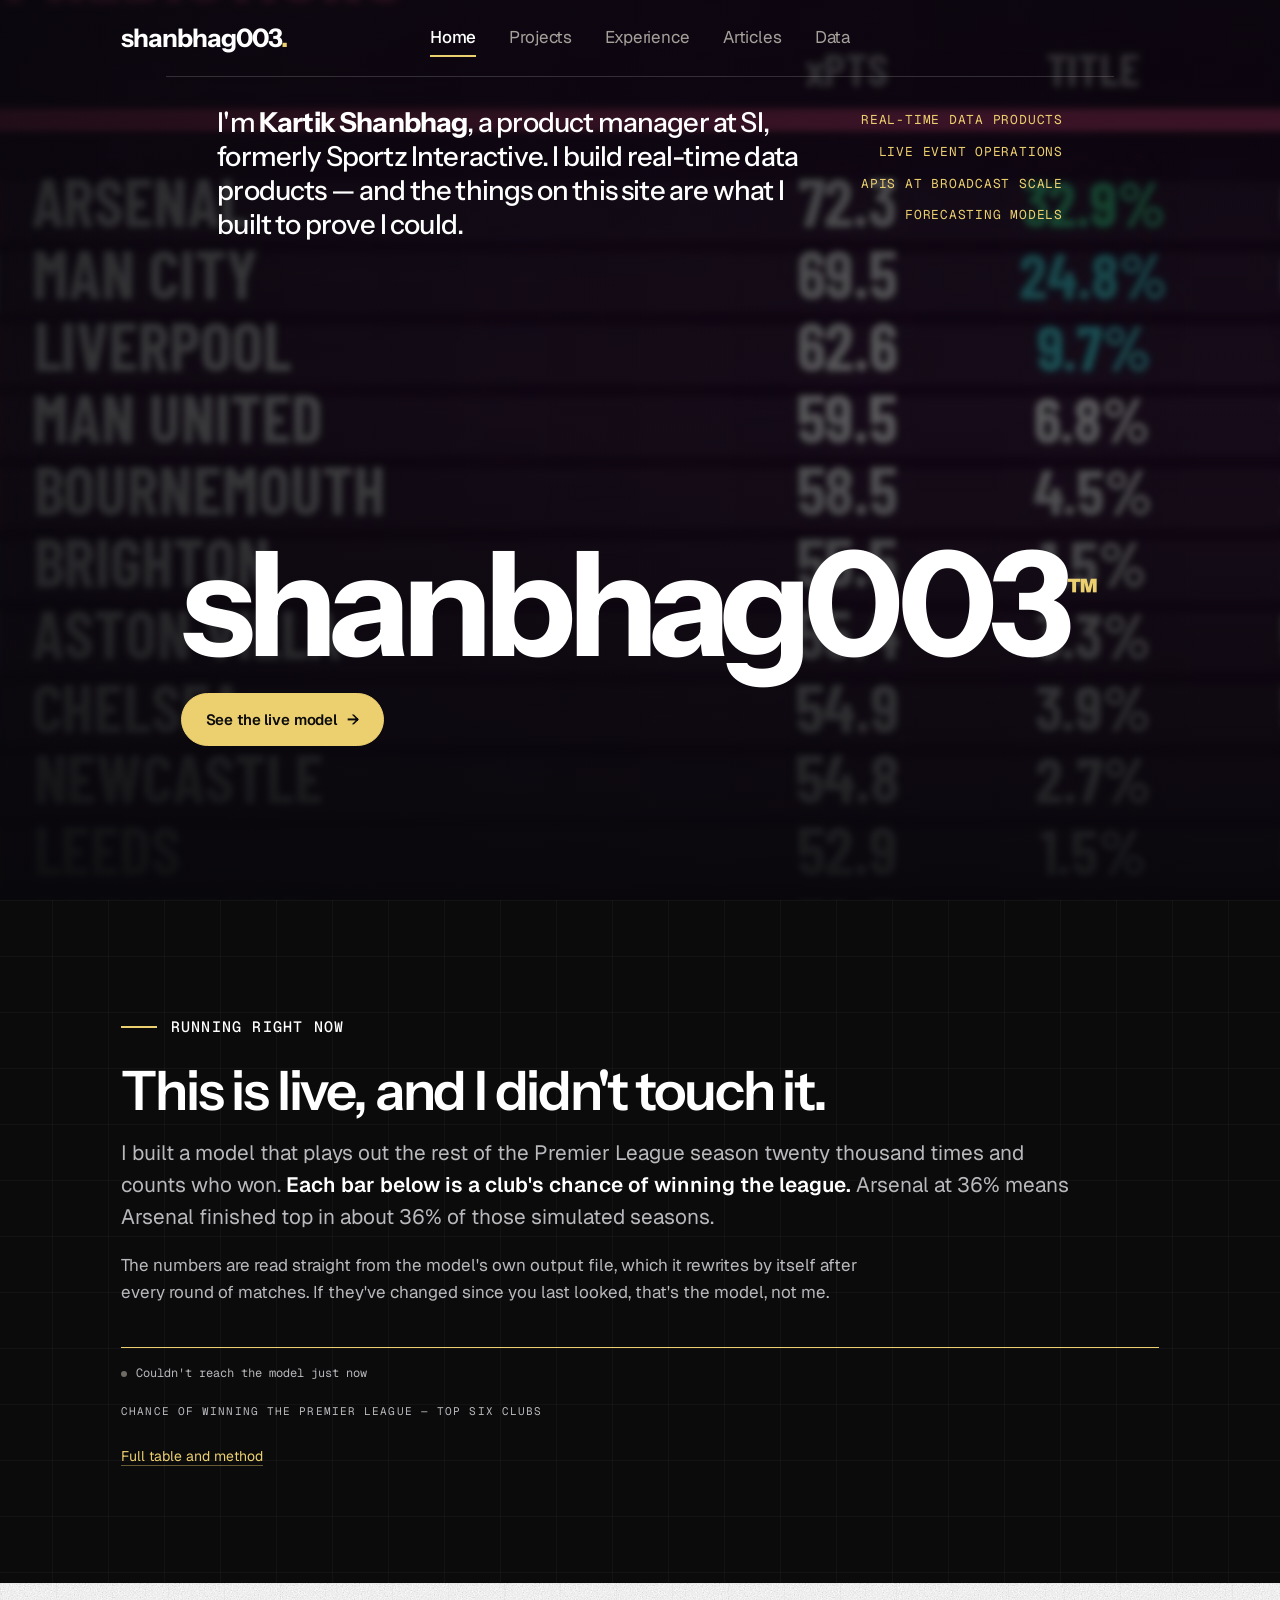
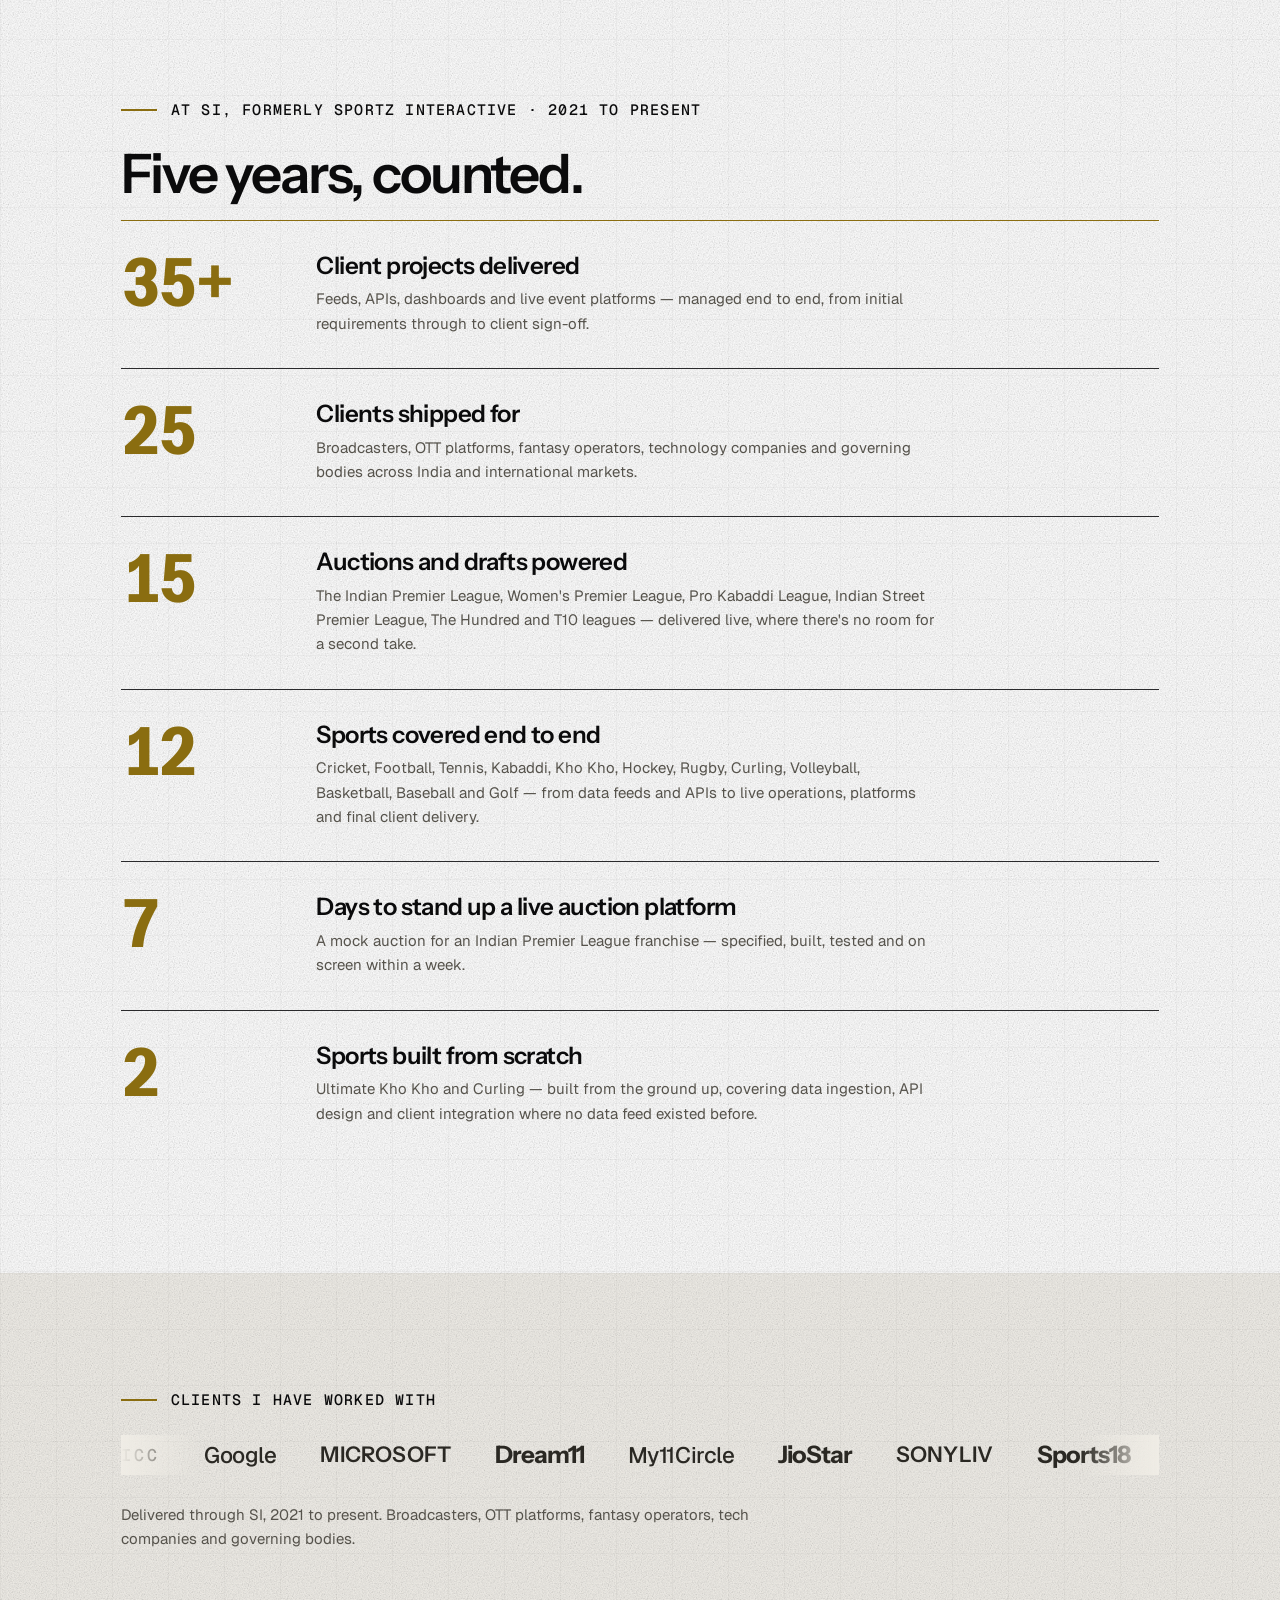
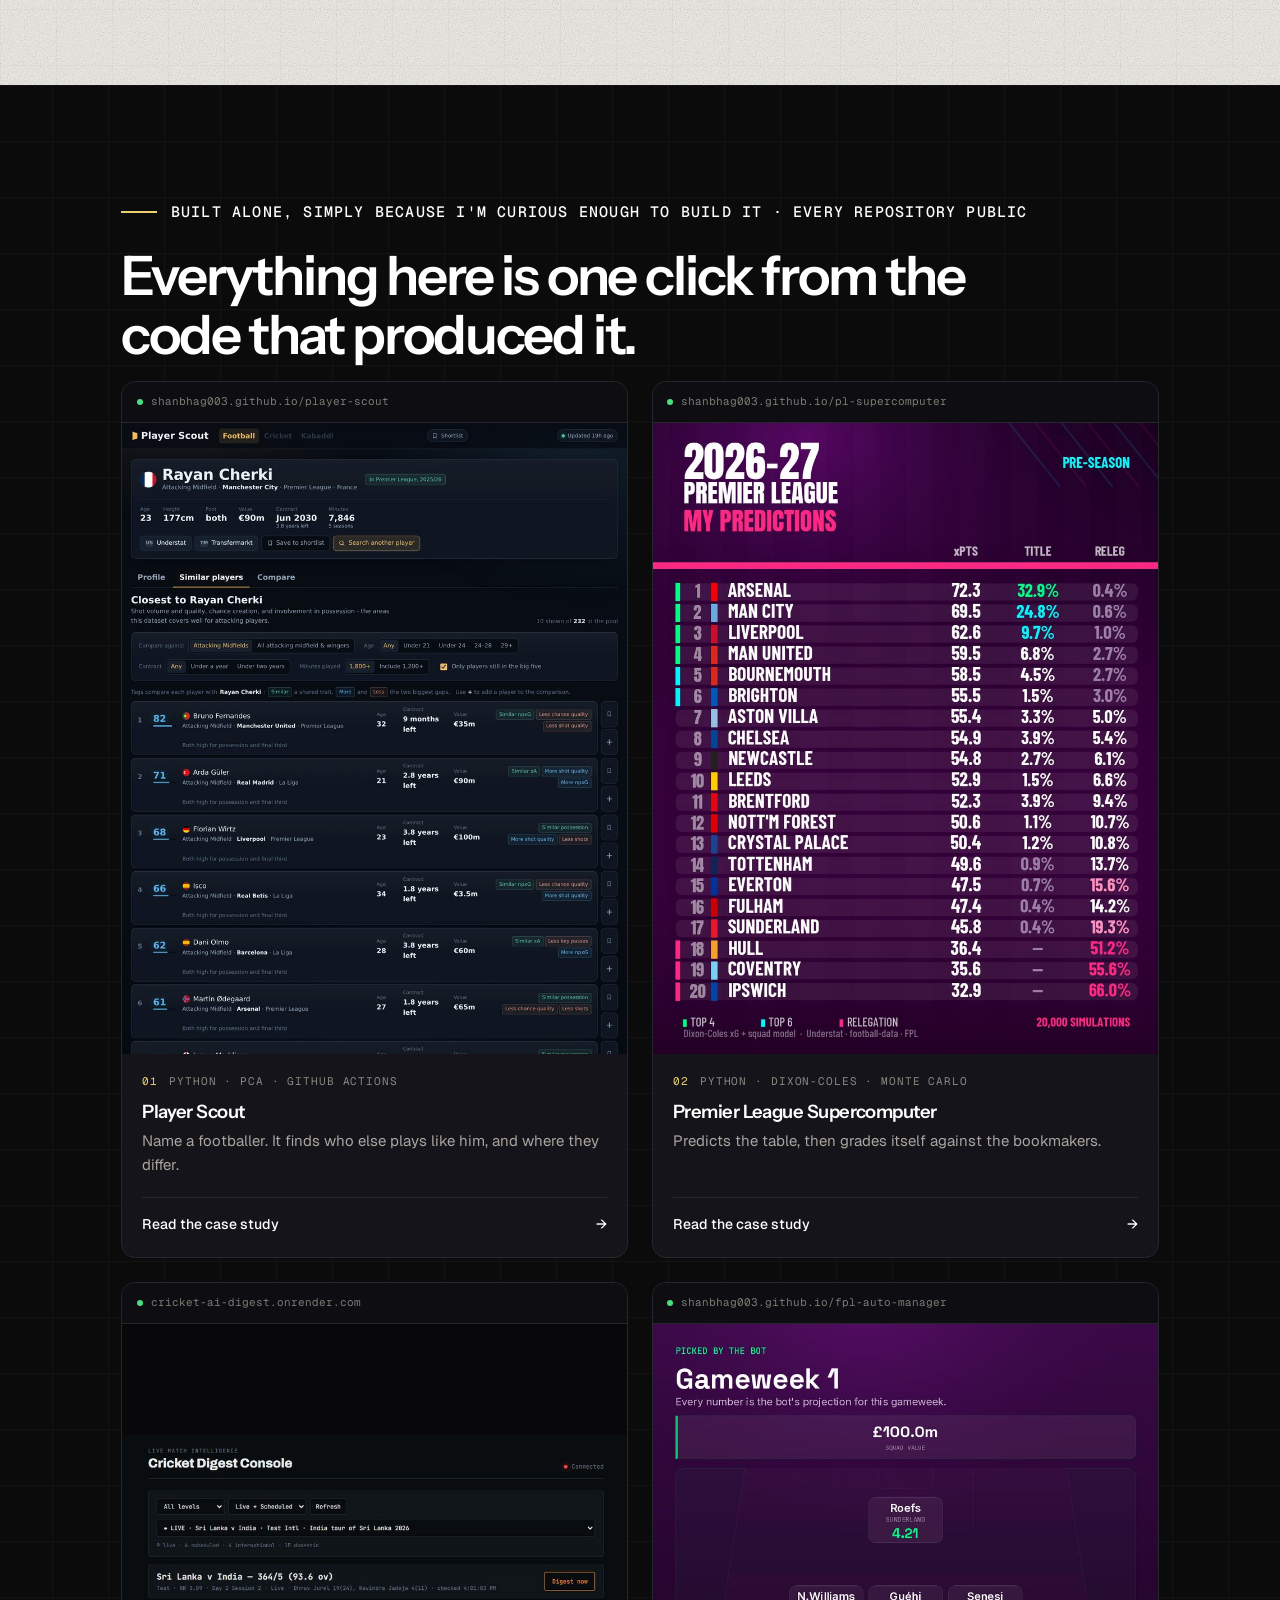
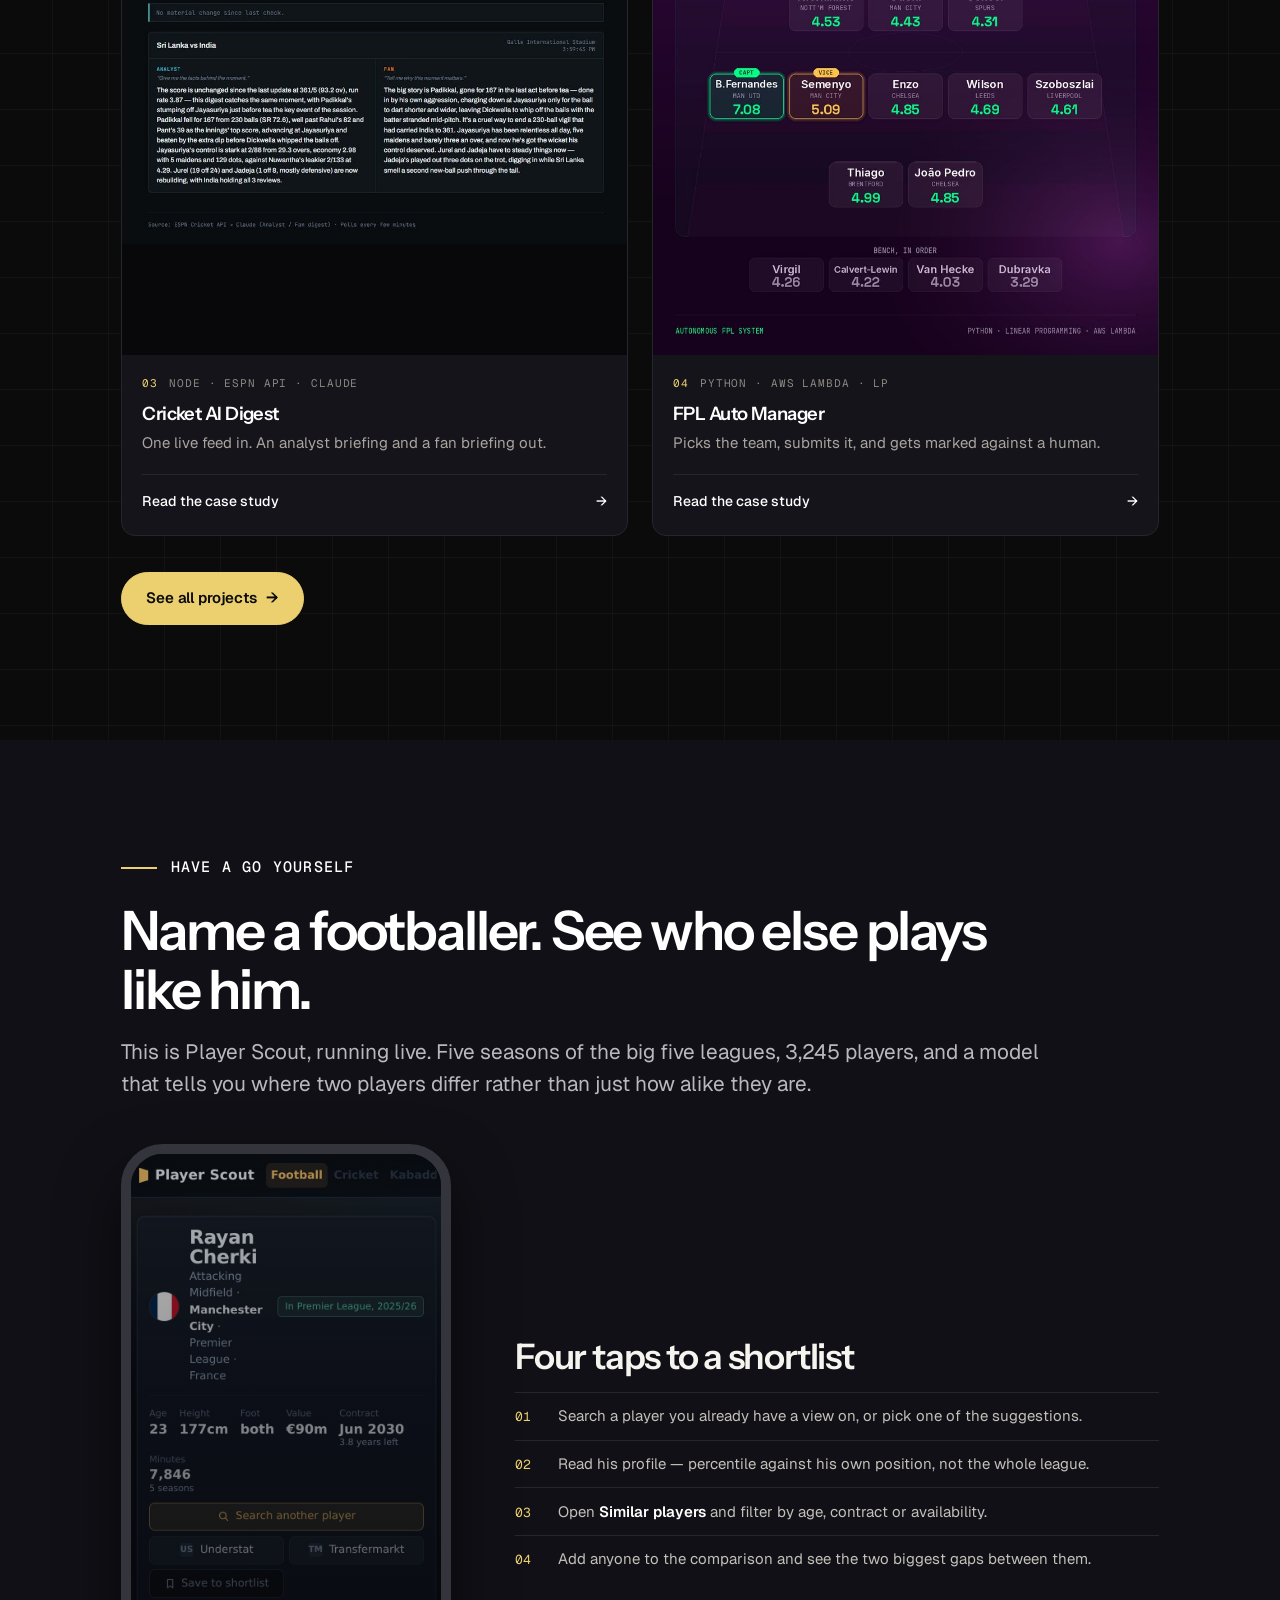
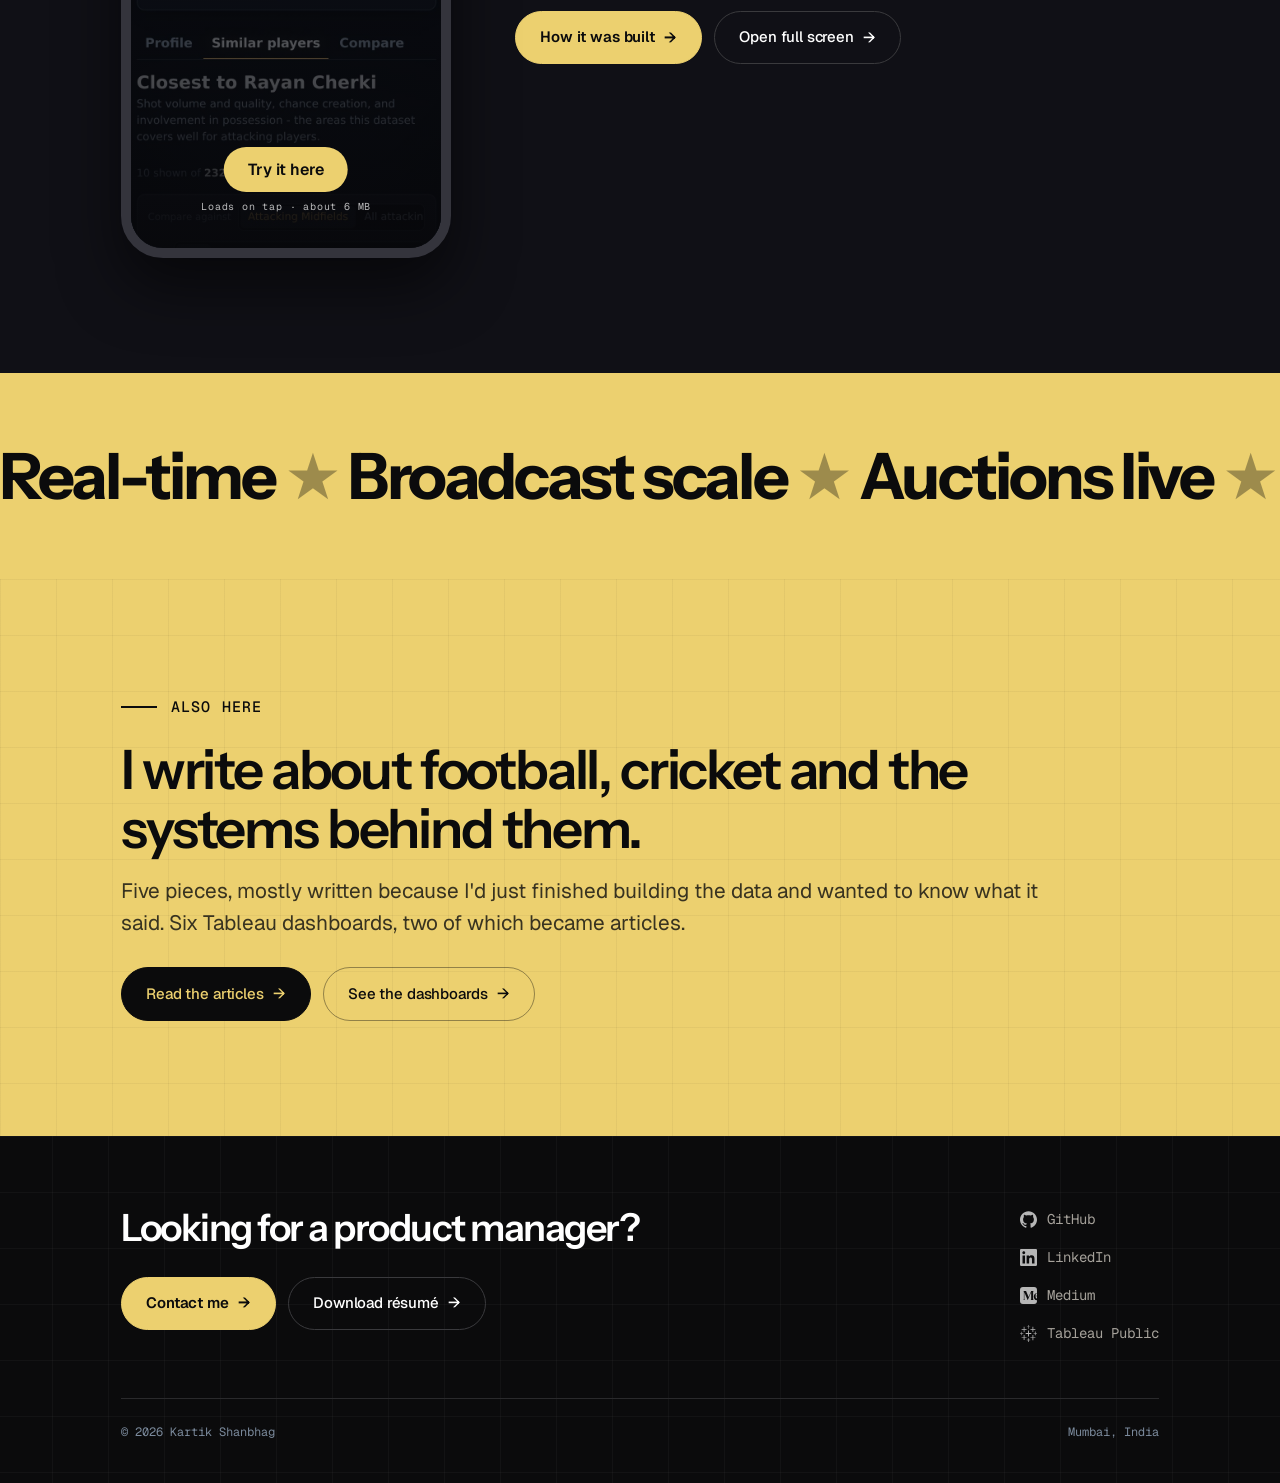
==== commit 600e02c5: "Add hero CTA pointing to the live model Clarity mobile tap data shows the hamburger is 37.5% of all " ====
--- a/index.html
+++ b/index.html
@@ -131,11 +131,13 @@
 
   <div class="wrap stage-bottom">
     <p class="stage-mark rise r3">shanbhag003<sup>&trade;</sup></p>
-
-  </div>
-</section>
-
-<section class="band-dark">
+    <div class="actions">
+      <a class="btn btn-live rise r4" href="#live">See the live model</a>
+    </div>
+  </div>
+</section>
+
+<section class="band-dark" id="live">
   <div class="wrap">
     <p class="eyebrow reveal">Running right now</p>
     <h2 class="reveal measure" style="max-width:24ch">This is live, and I didn't touch it.</h2>
--- a/style.css
+++ b/style.css
@@ -195,6 +195,11 @@
 .band-dark .btn-live, .foot .btn-live { background: var(--gold); border-color: var(--gold); color: var(--paper); font-weight: 600; }
 .band-dark .btn-live:hover, .foot .btn-live:hover { background: #fff; border-color: #fff; color: var(--paper); }
 .btn-live:hover { background: var(--gold); border-color: var(--gold); color: var(--paper); box-shadow: none; }
+/* hero CTA sits on the dark stage photo — gold reads there and marks the live/measured target */
+.stage .btn-live { background: var(--gold); border-color: var(--gold); color: var(--paper); font-weight: 600; }
+.stage .btn-live:hover { background: #fff; border-color: #fff; color: var(--paper); }
+/* land the anchor below the sticky nav */
+#live { scroll-margin-top: calc(var(--nav-h) + 1rem); }
 
 /* ---------- claim cards ---------- */
 
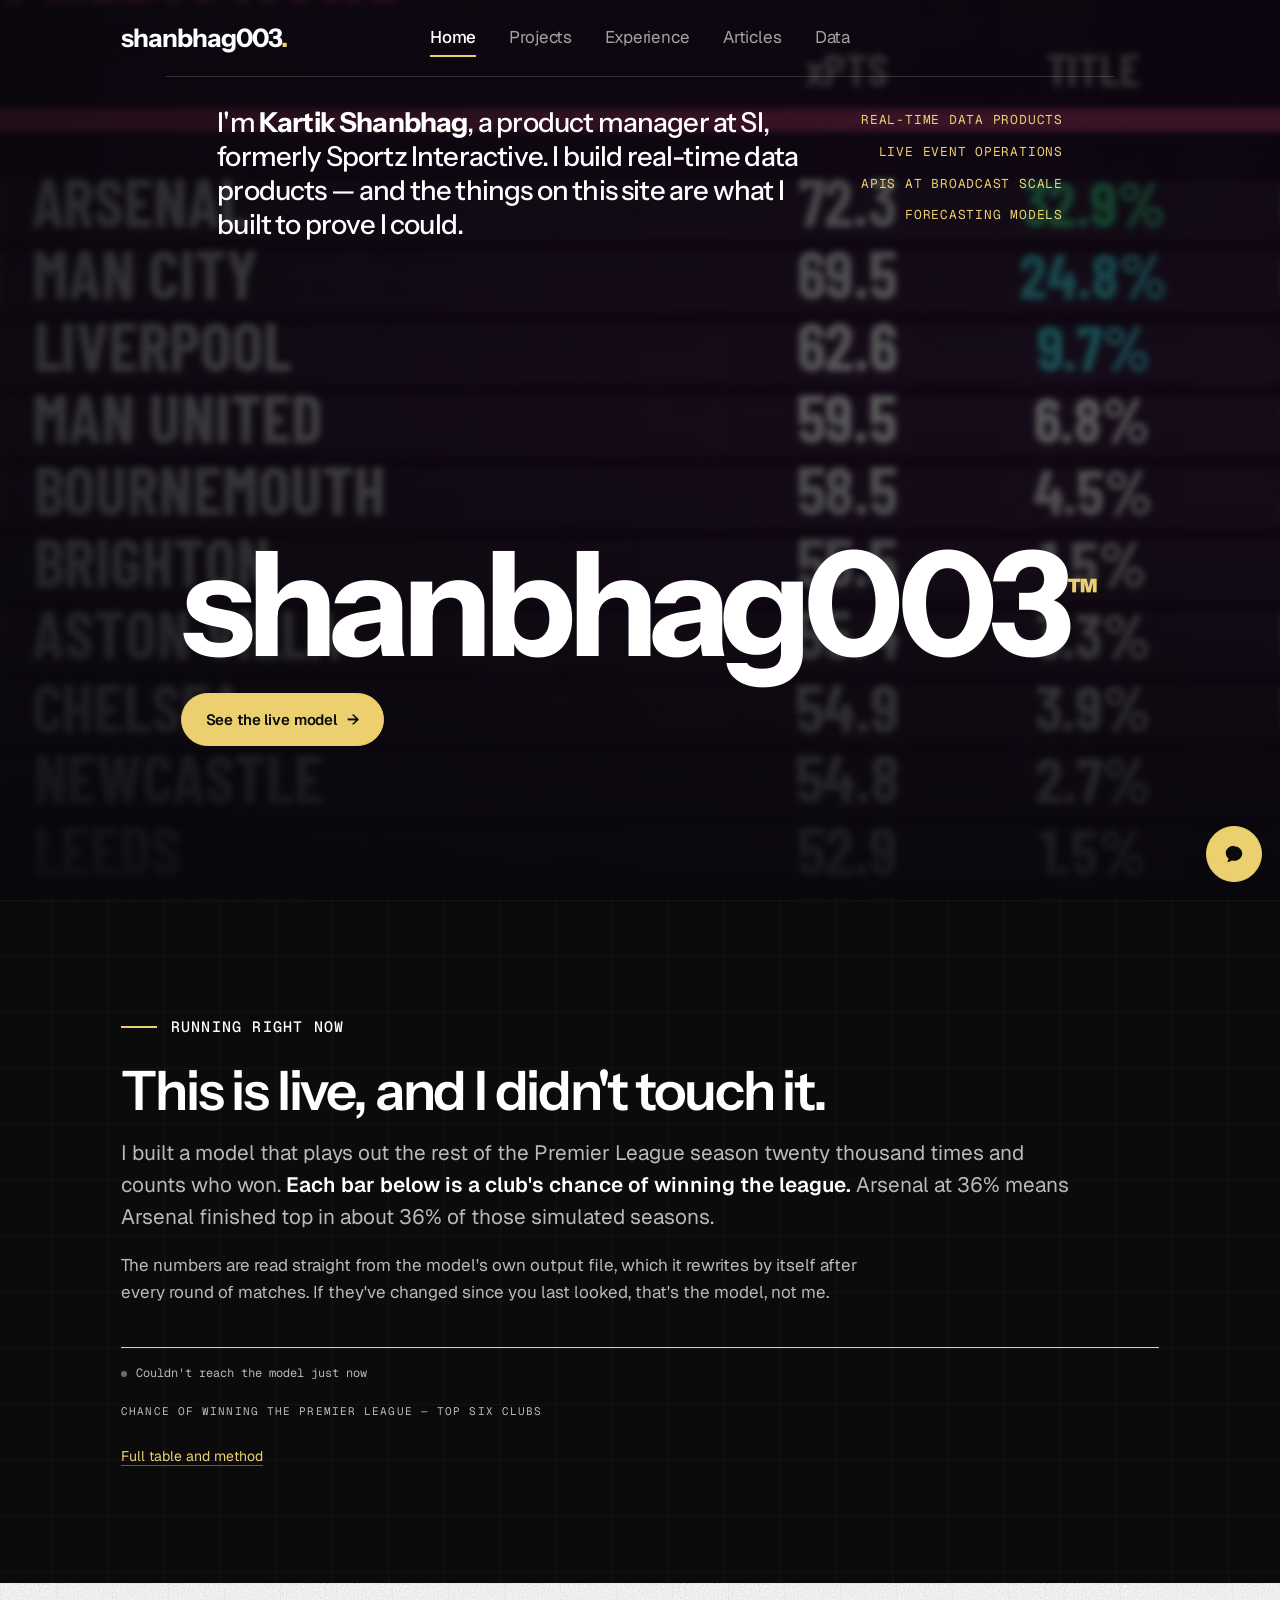
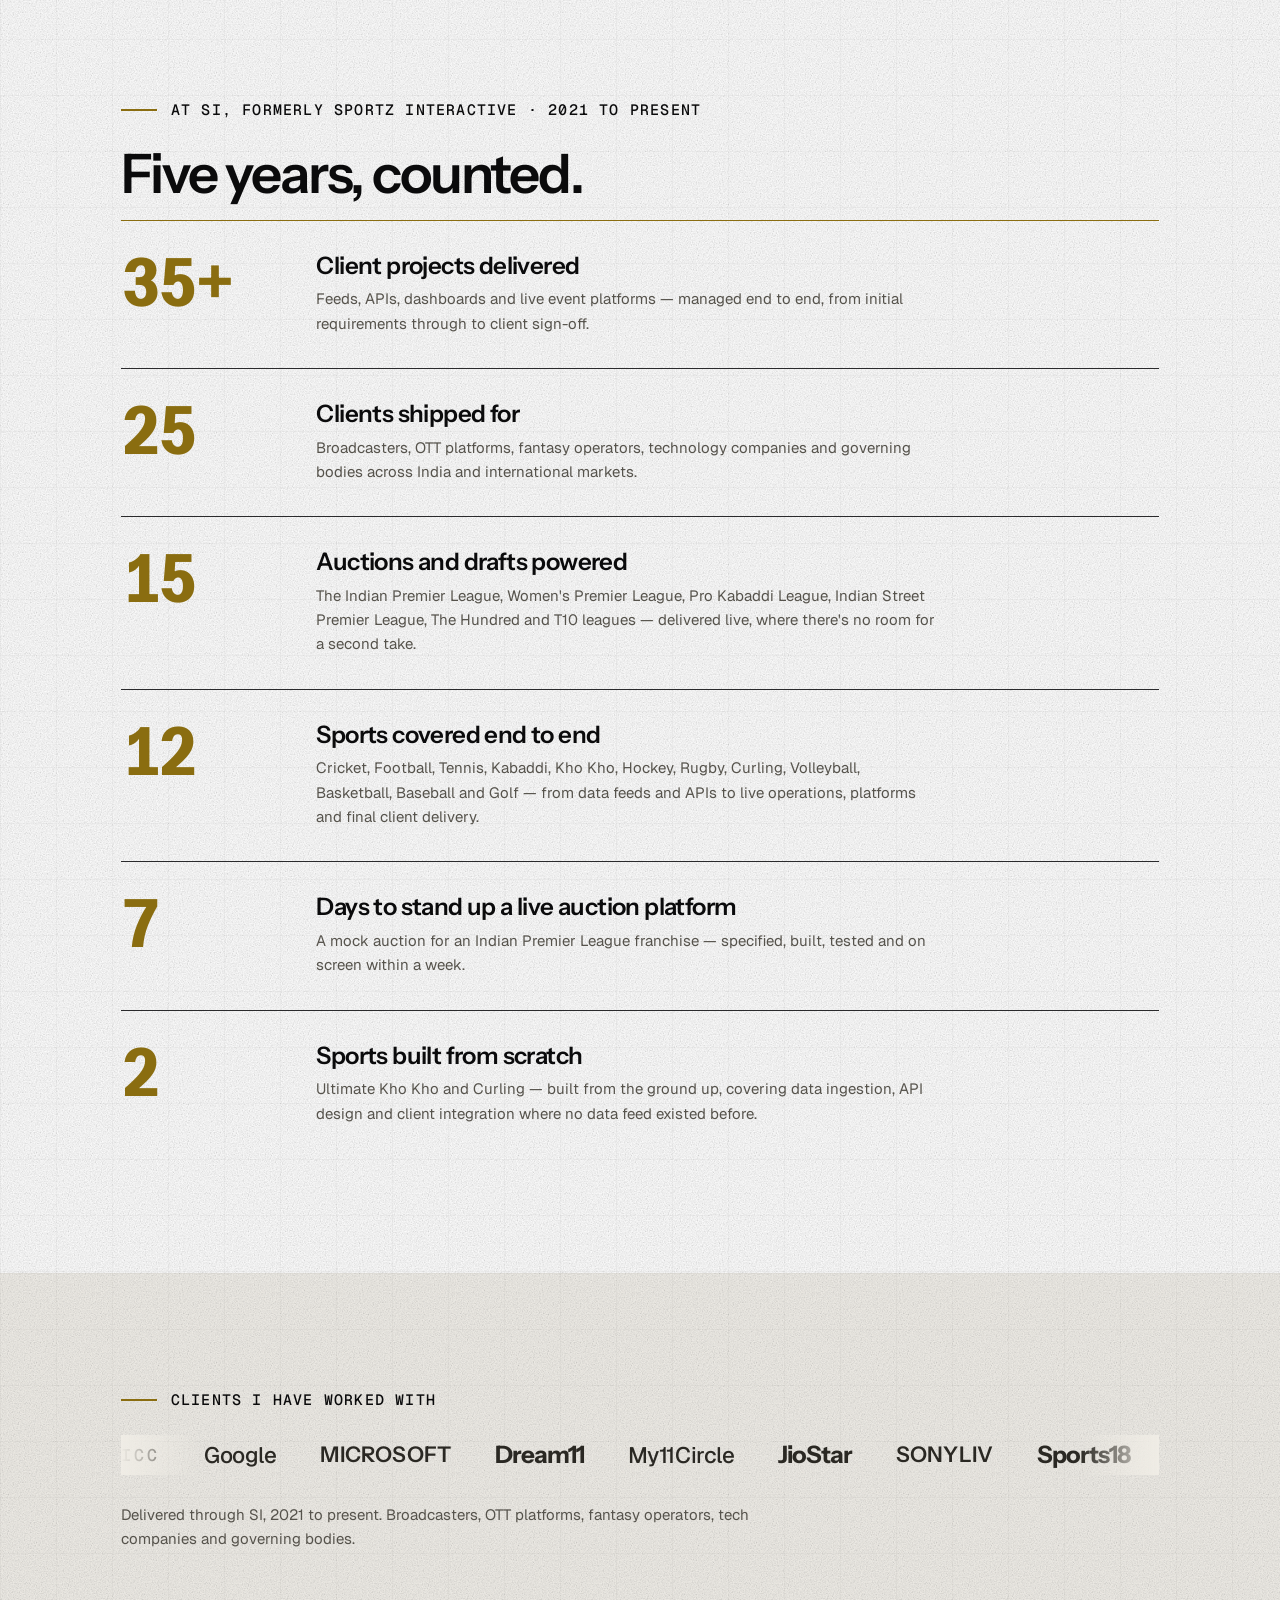
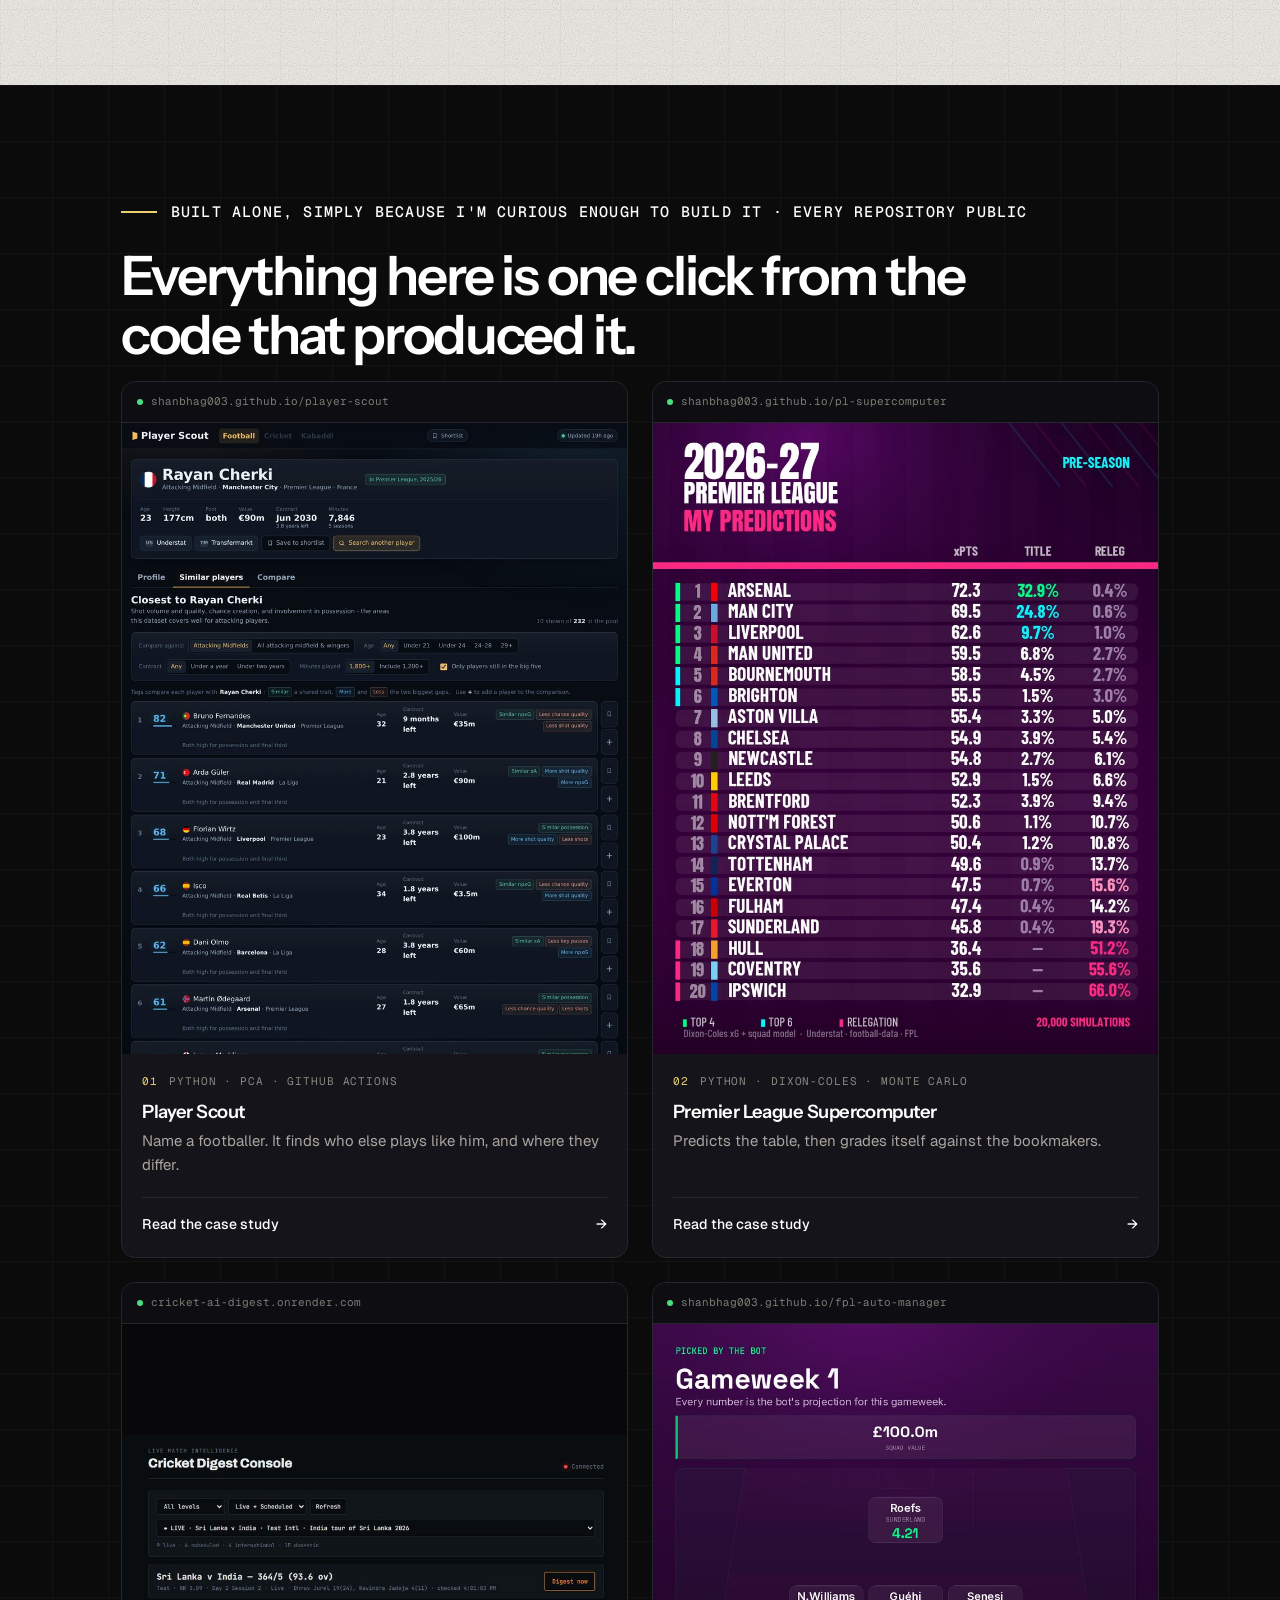
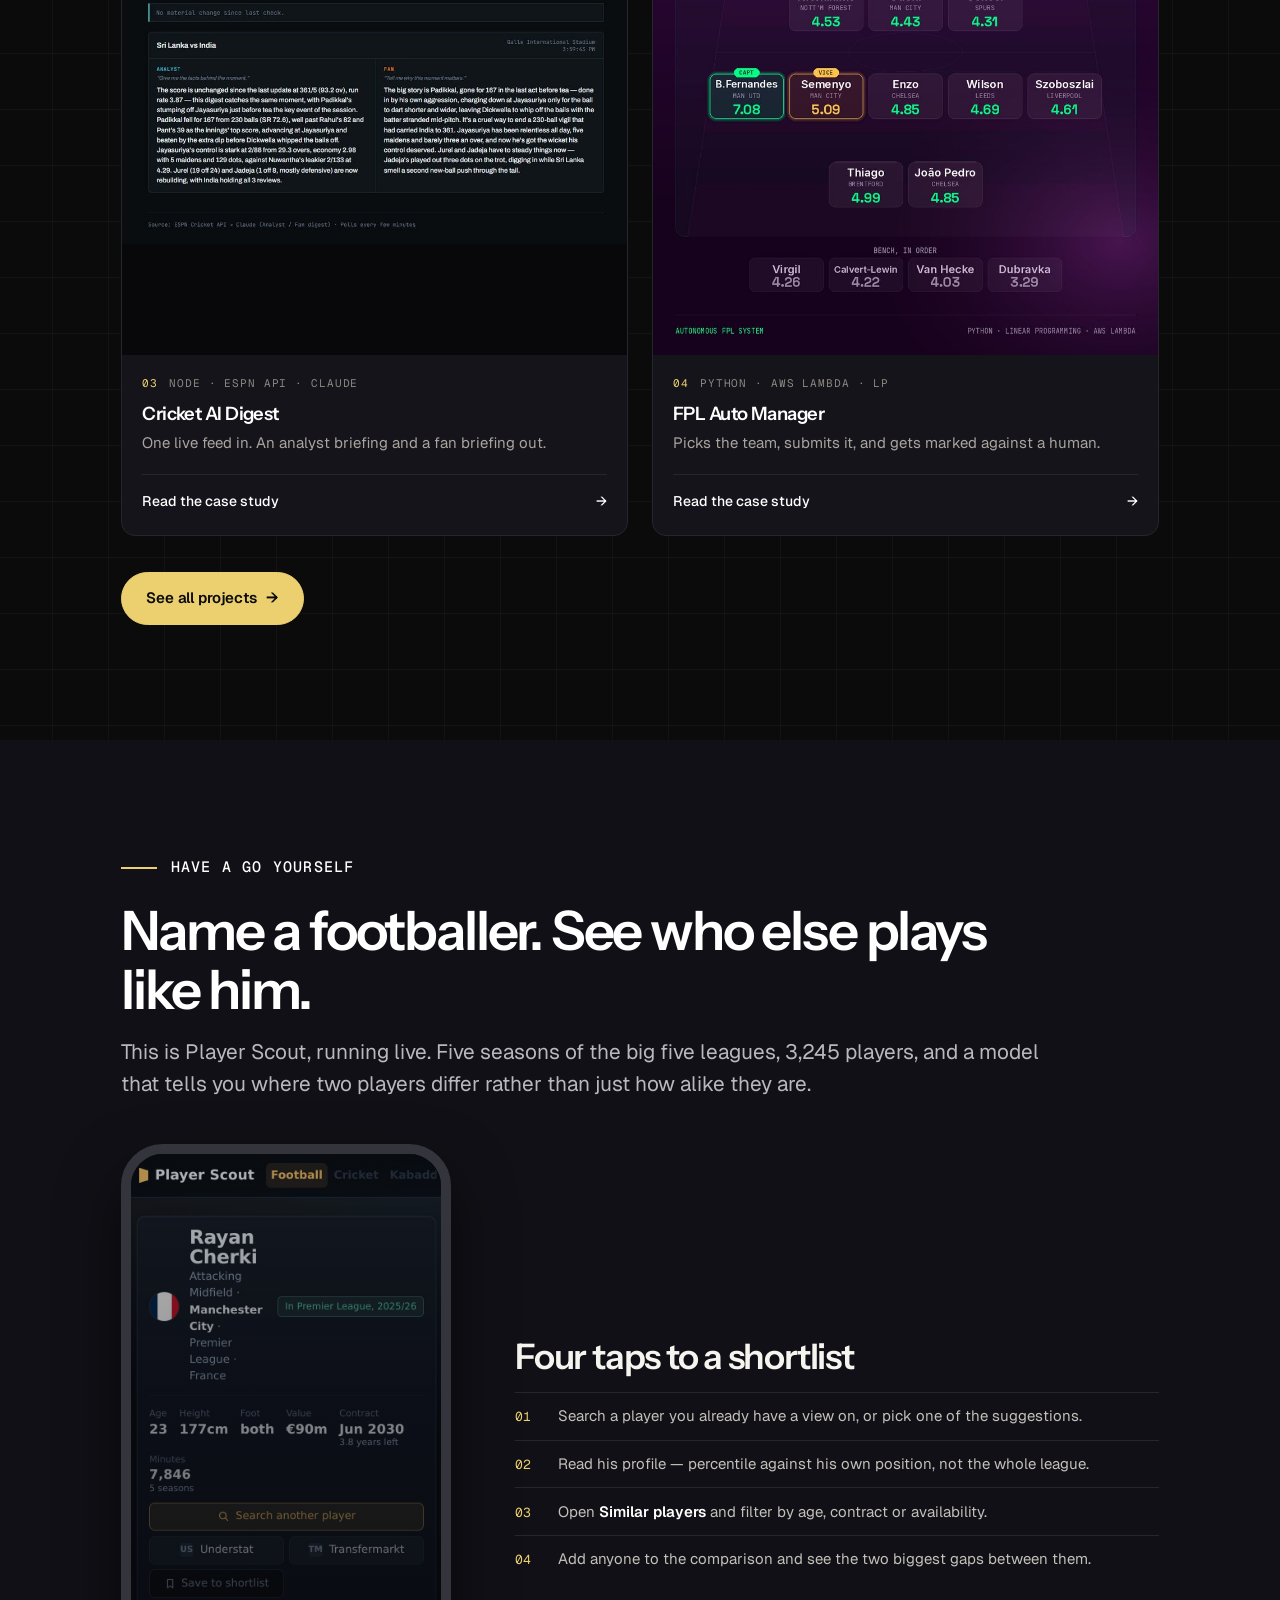
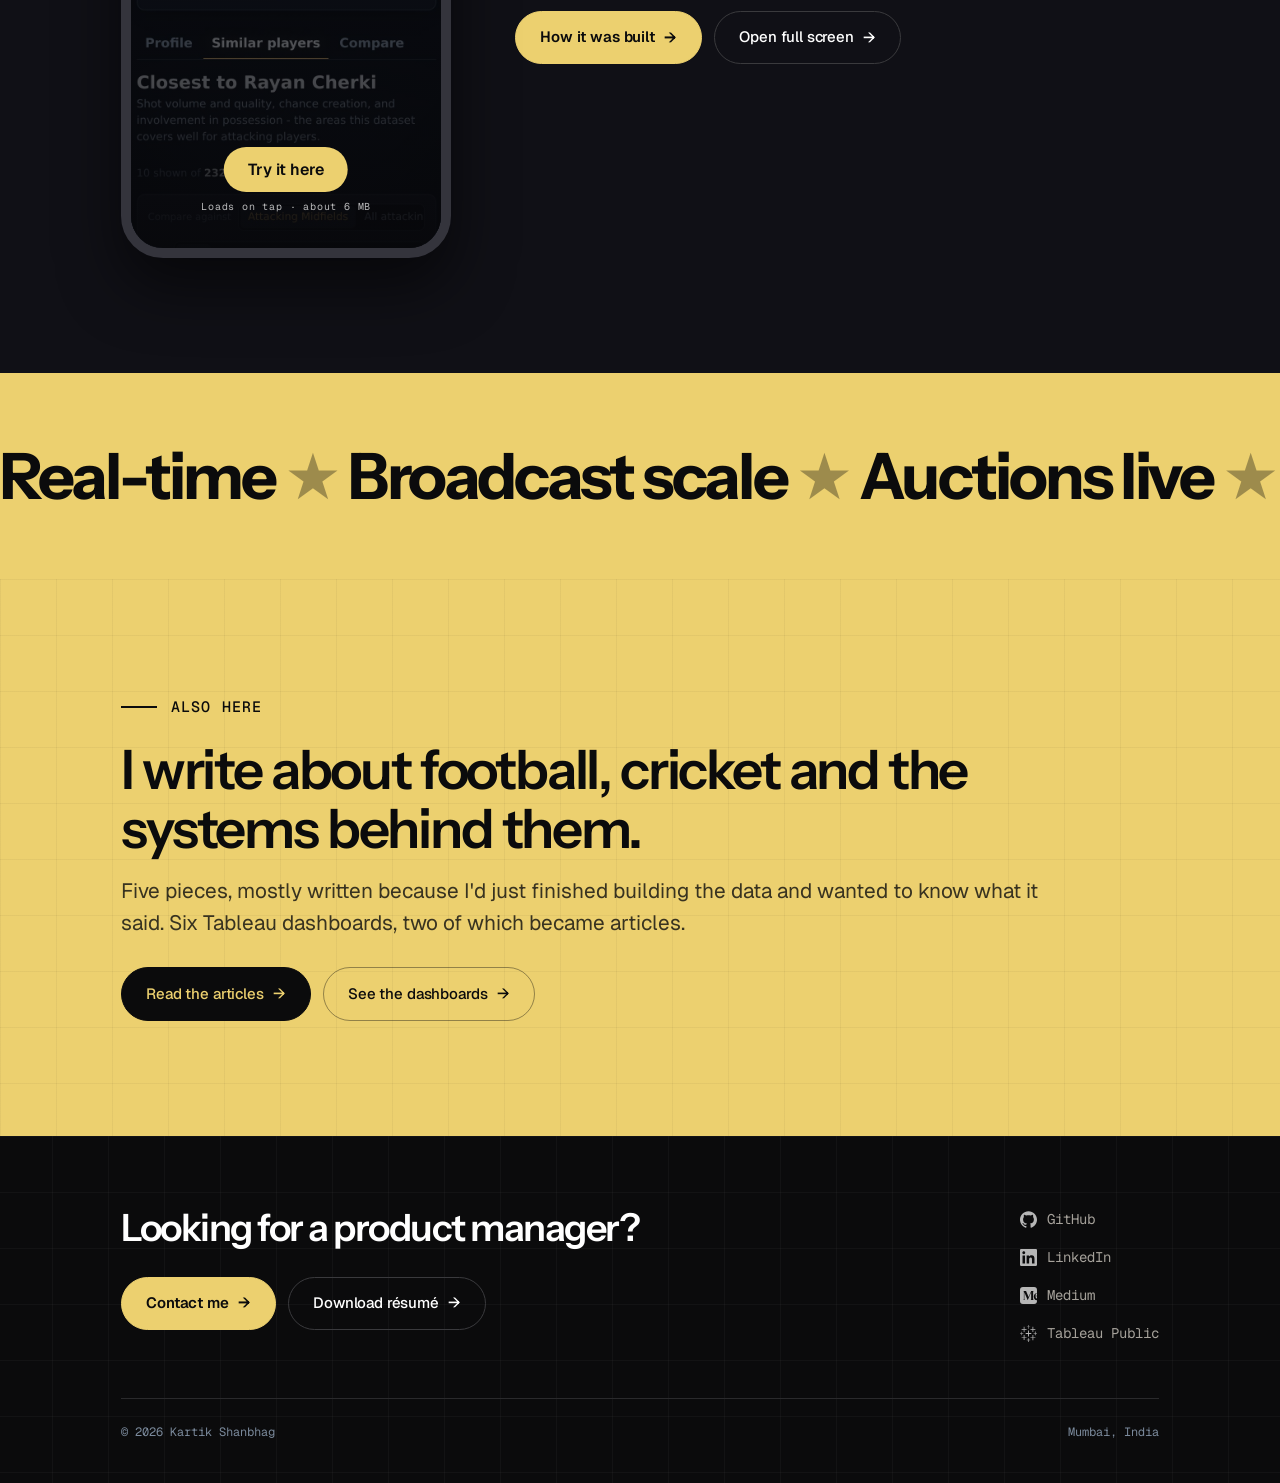
==== commit 5ad7da57: "Add portfolio assistant chatbot (Phase 1: UI + curated KB + local routing) A floating assistant that" ====
--- a/index.html
+++ b/index.html
@@ -350,5 +350,6 @@
 
 <script src="analytics.js" defer></script>
 <script src="app.js" defer></script>
+<script src="chat.js" defer></script>
 </body>
 </html>
--- a/style.css
+++ b/style.css
@@ -1596,3 +1596,89 @@
   -webkit-backdrop-filter: blur(8px); backdrop-filter: blur(8px);
 }
 body.tryfull-open { overflow: hidden; }
+
+/* ===================== portfolio assistant (chat) ===================== */
+.cb-launch {
+  position: fixed; right: max(1.1rem, env(safe-area-inset-right)); bottom: max(1.1rem, env(safe-area-inset-bottom));
+  z-index: 9000; width: 56px; height: 56px; border-radius: 50%; cursor: pointer;
+  background: var(--gold); color: var(--paper); border: 1px solid var(--gold);
+  display: inline-flex; align-items: center; justify-content: center;
+  box-shadow: 0 6px 20px rgba(11,11,12,.28); transition: transform .2s var(--ease), box-shadow .2s;
+}
+.cb-launch:hover { transform: translateY(-2px); box-shadow: 0 10px 26px rgba(11,11,12,.34); }
+.cb-launch:focus-visible { outline: 3px solid var(--paper); outline-offset: 2px; }
+
+.cb-panel {
+  position: fixed; z-index: 9001; right: max(1.1rem, env(safe-area-inset-right)); bottom: calc(1.1rem + 56px + .6rem);
+  width: 380px; max-width: calc(100vw - 2rem); height: 560px; max-height: calc(100vh - 7rem); max-height: calc(100svh - 7rem);
+  display: flex; flex-direction: column; overflow: hidden;
+  background: var(--ink); color: var(--paper); border: 1px solid var(--line); border-radius: 18px;
+  box-shadow: 0 18px 48px rgba(11,11,12,.3); font-family: var(--body);
+}
+.cb-head {
+  display: flex; align-items: center; justify-content: space-between; gap: .75rem;
+  padding: .85rem 1rem; background: var(--band-dark); color: var(--on-dark);
+}
+.cb-title { display: inline-flex; align-items: center; gap: .55rem; font-weight: 600; font-size: .95rem; }
+.cb-dot { width: 8px; height: 8px; border-radius: 50%; background: var(--gold); box-shadow: 0 0 0 4px rgba(236,208,111,.18); }
+.cb-close {
+  background: transparent; border: 0; color: var(--on-dark); cursor: pointer;
+  width: 36px; height: 36px; border-radius: 50%; font-size: 1.5rem; line-height: 1;
+  display: inline-flex; align-items: center; justify-content: center;
+}
+.cb-close:hover { background: rgba(255,255,255,.1); }
+.cb-close:focus-visible { outline: 2px solid var(--gold); outline-offset: 1px; }
+
+.cb-list { flex: 1 1 auto; overflow-y: auto; -webkit-overflow-scrolling: touch; padding: 1rem; display: flex; flex-direction: column; gap: .7rem; }
+.cb-msg { display: flex; }
+.cb-msg.cb-user { justify-content: flex-end; }
+.cb-bubble {
+  max-width: 85%; padding: .7rem .85rem; border-radius: 14px; font-size: .9375rem; line-height: 1.5;
+  word-wrap: break-word; overflow-wrap: anywhere;
+}
+.cb-bot .cb-bubble { background: #fff; border: 1px solid var(--line); border-top-left-radius: 4px; }
+.cb-user .cb-bubble { background: var(--paper); color: var(--on-dark); border-top-right-radius: 4px; }
+.cb-bubble a { color: var(--gold-deep); font-weight: 500; }
+.cb-user .cb-bubble a { color: var(--gold); }
+
+.cb-dots { display: inline-flex; gap: 4px; align-items: center; height: 1.2em; }
+.cb-dots i { width: 6px; height: 6px; border-radius: 50%; background: var(--muted-2); display: inline-block; animation: cbdot 1s infinite ease-in-out; }
+.cb-dots i:nth-child(2) { animation-delay: .15s; } .cb-dots i:nth-child(3) { animation-delay: .3s; }
+@keyframes cbdot { 0%, 60%, 100% { transform: translateY(0); opacity: .5; } 30% { transform: translateY(-4px); opacity: 1; } }
+
+.cb-starters { display: flex; flex-wrap: wrap; gap: .5rem; padding: 0 1rem .4rem; }
+.cb-chip {
+  font-family: var(--body); font-size: .85rem; cursor: pointer; color: var(--paper);
+  background: var(--ink-2); border: 1px solid var(--line-2); border-radius: 999px; padding: .5rem .8rem;
+}
+.cb-chip:hover { background: var(--gold); border-color: var(--gold); }
+.cb-chip:focus-visible { outline: 2px solid var(--paper); outline-offset: 1px; }
+
+.cb-form { display: flex; gap: .5rem; padding: .75rem; border-top: 1px solid var(--line); background: var(--ink); }
+.cb-input {
+  flex: 1 1 auto; font-family: var(--body); font-size: .9375rem; color: var(--paper);
+  background: #fff; border: 1px solid var(--line-2); border-radius: 999px; padding: .7rem 1rem; min-height: 44px;
+}
+.cb-input:focus-visible { outline: 2px solid var(--gold-deep); outline-offset: 0; border-color: var(--gold-deep); }
+.cb-send {
+  flex: 0 0 auto; width: 44px; height: 44px; border-radius: 50%; cursor: pointer;
+  background: var(--gold); color: var(--paper); border: 1px solid var(--gold);
+  display: inline-flex; align-items: center; justify-content: center;
+}
+.cb-send:hover { background: #fff; border-color: #fff; }
+.cb-send:focus-visible { outline: 2px solid var(--paper); outline-offset: 1px; }
+
+@media (max-width: 640px) {
+  .cb-panel {
+    right: 0; left: 0; bottom: 0; top: 0; width: 100%; max-width: 100%;
+    height: 100vh; height: 100svh; max-height: none; border-radius: 0; border: 0;
+  }
+  .cb-head { padding-top: max(.85rem, env(safe-area-inset-top)); }
+  .cb-form { padding-bottom: max(.75rem, env(safe-area-inset-bottom)); }
+  html.cb-open .cb-launch { display: none; }
+}
+
+@media (prefers-reduced-motion: reduce) {
+  .cb-launch, .cb-launch:hover { transition: none; transform: none; }
+  .cb-dots i { animation: none; }
+}
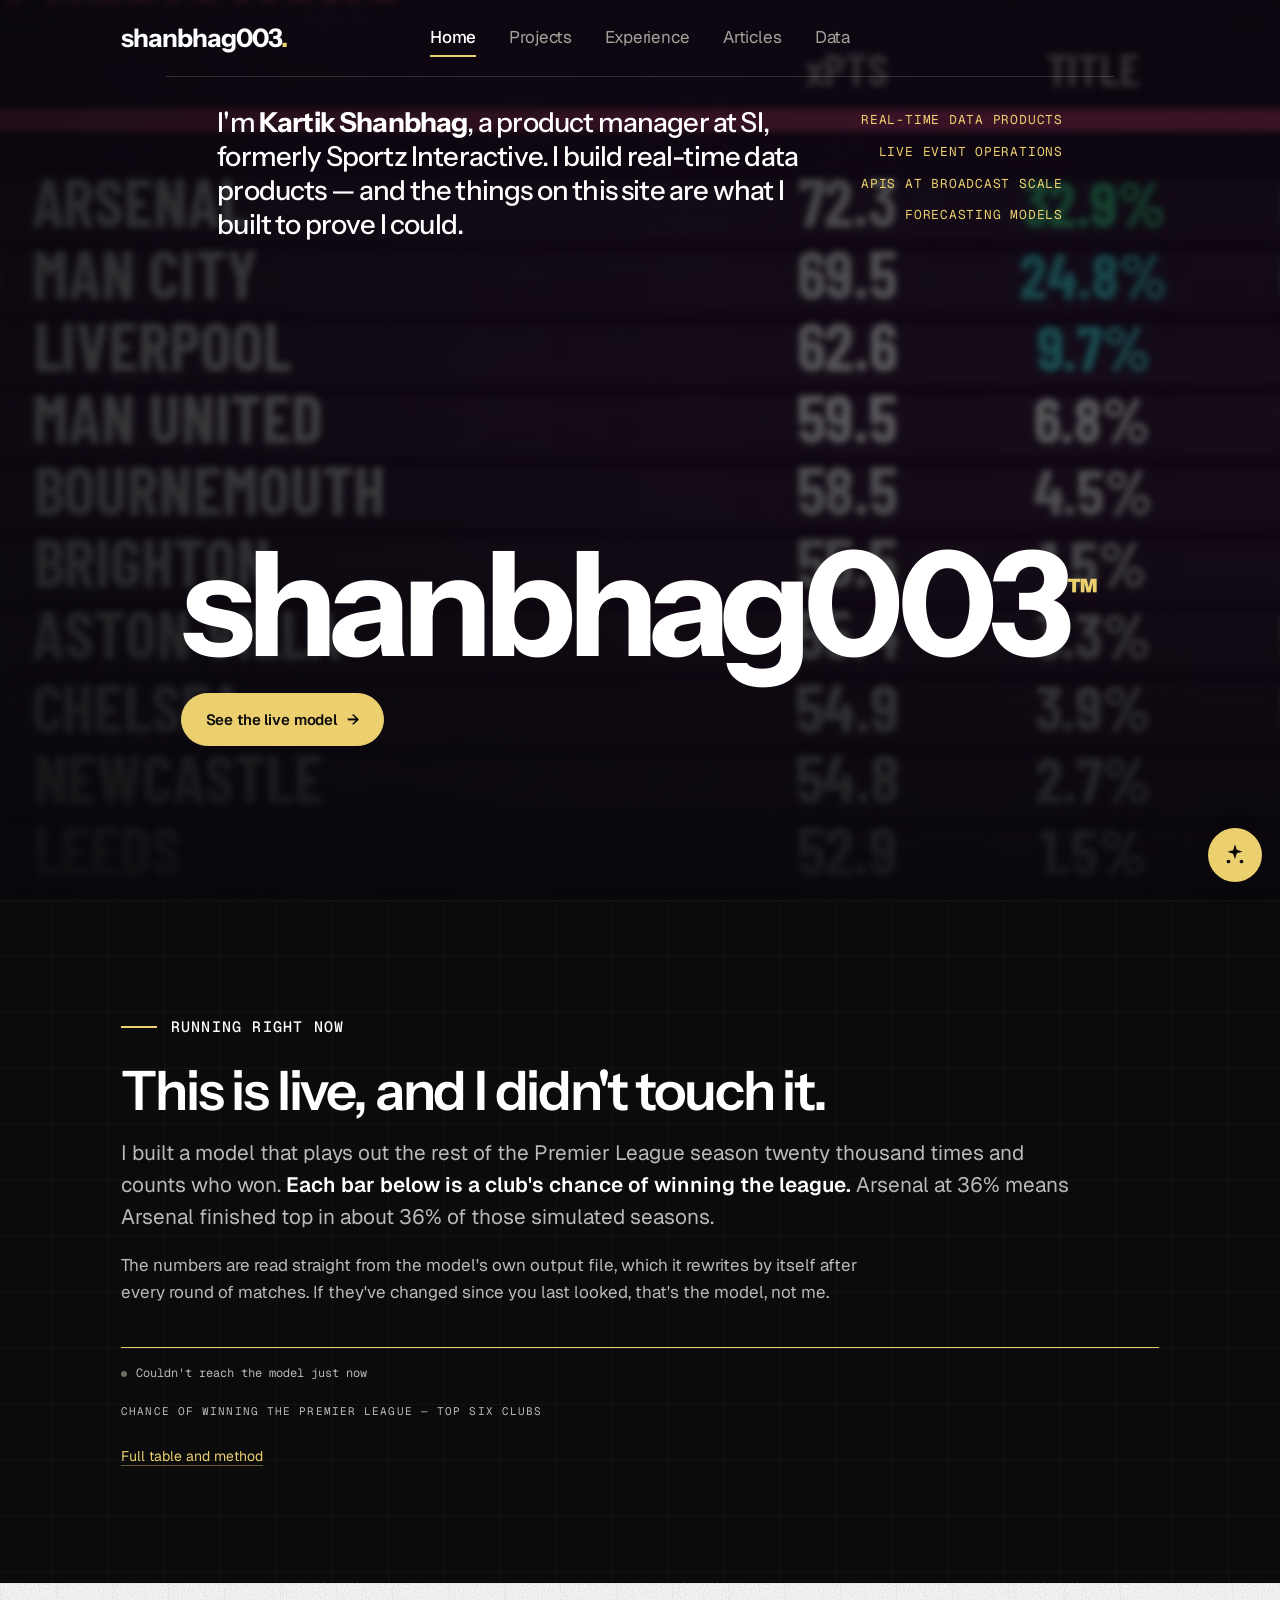
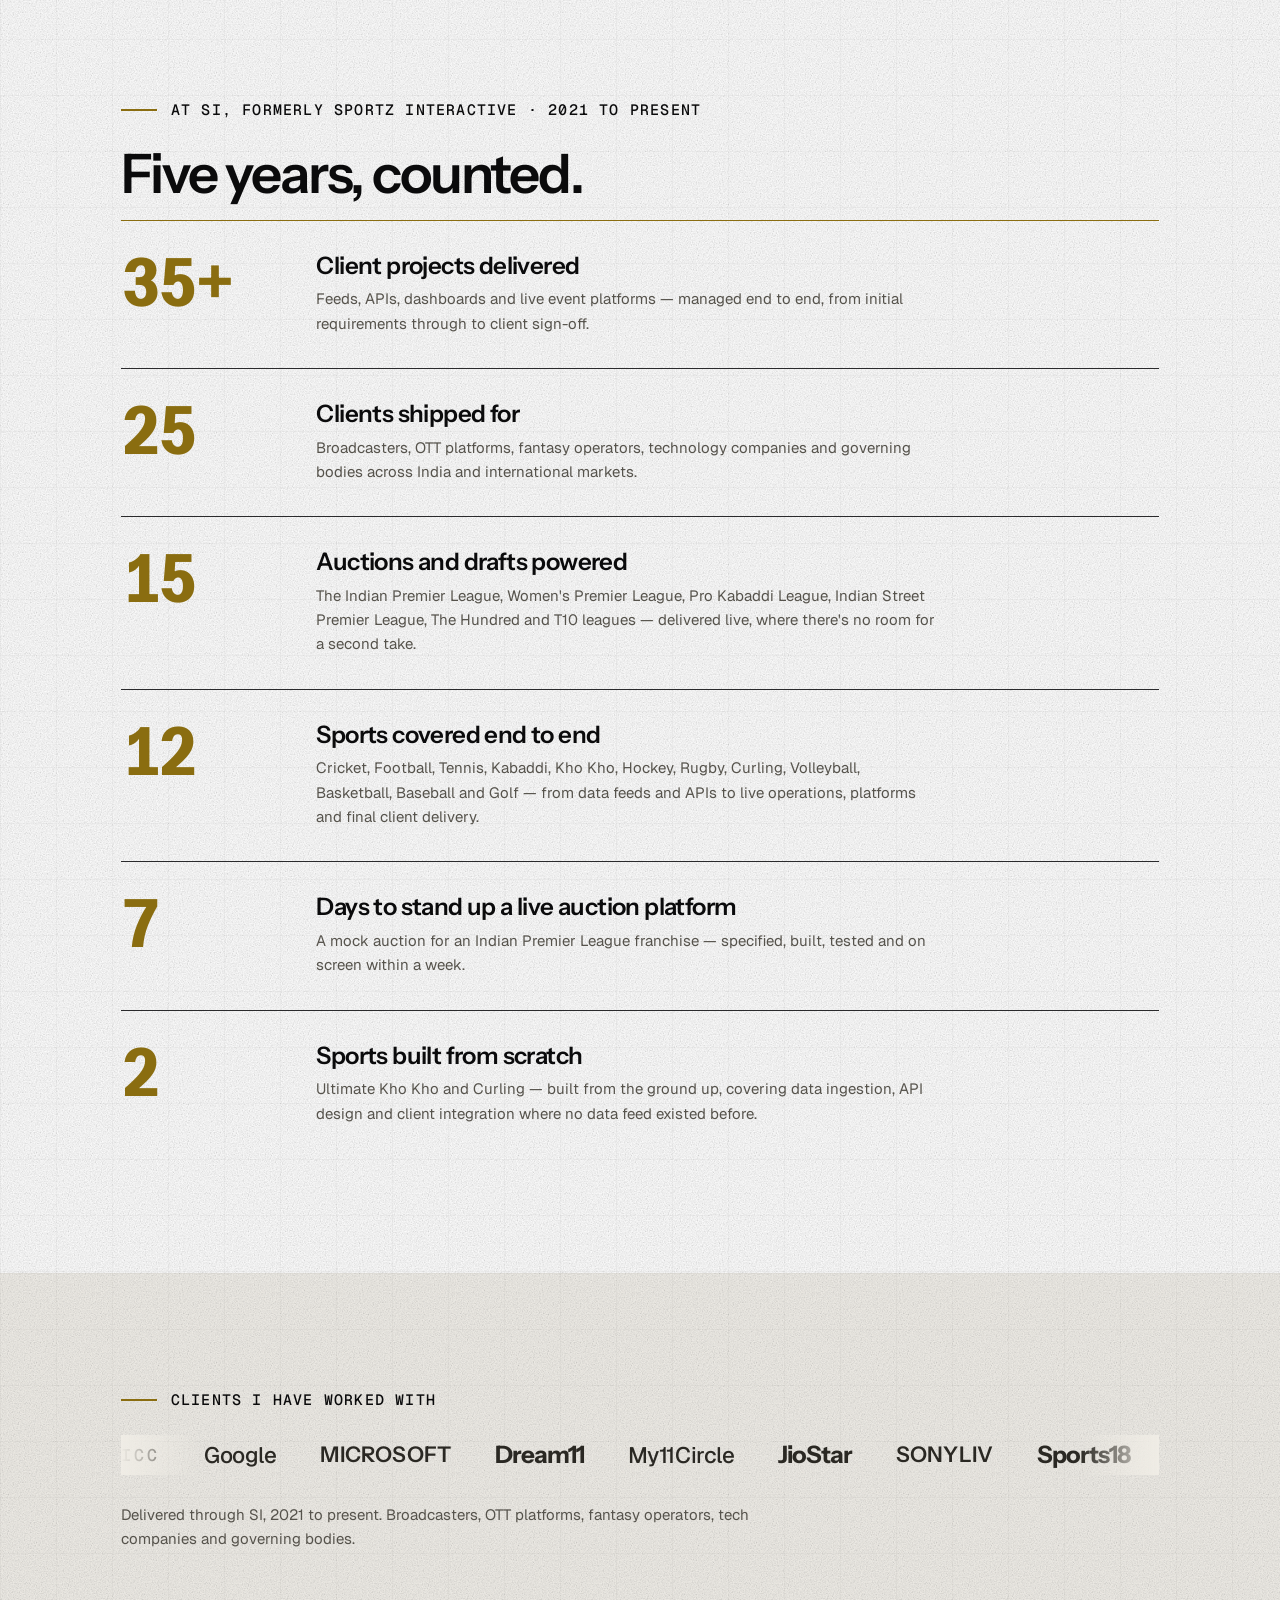
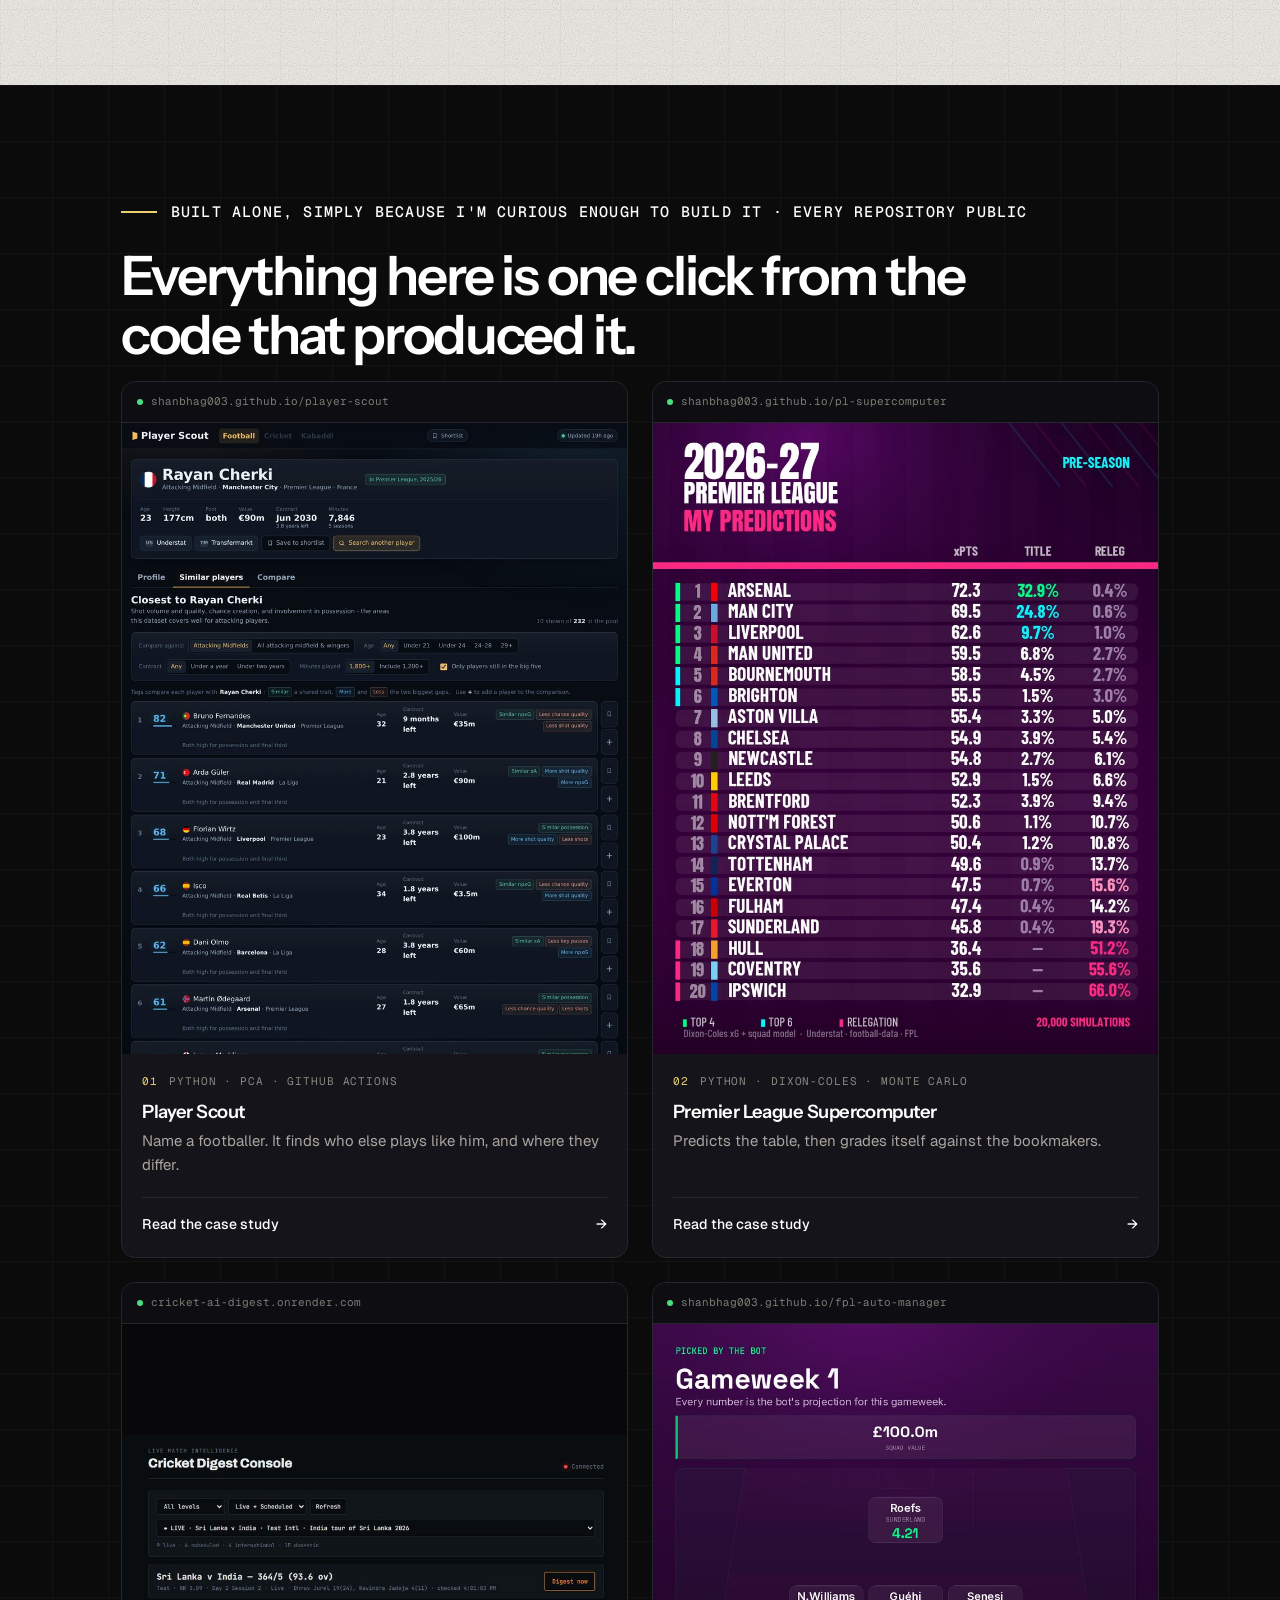
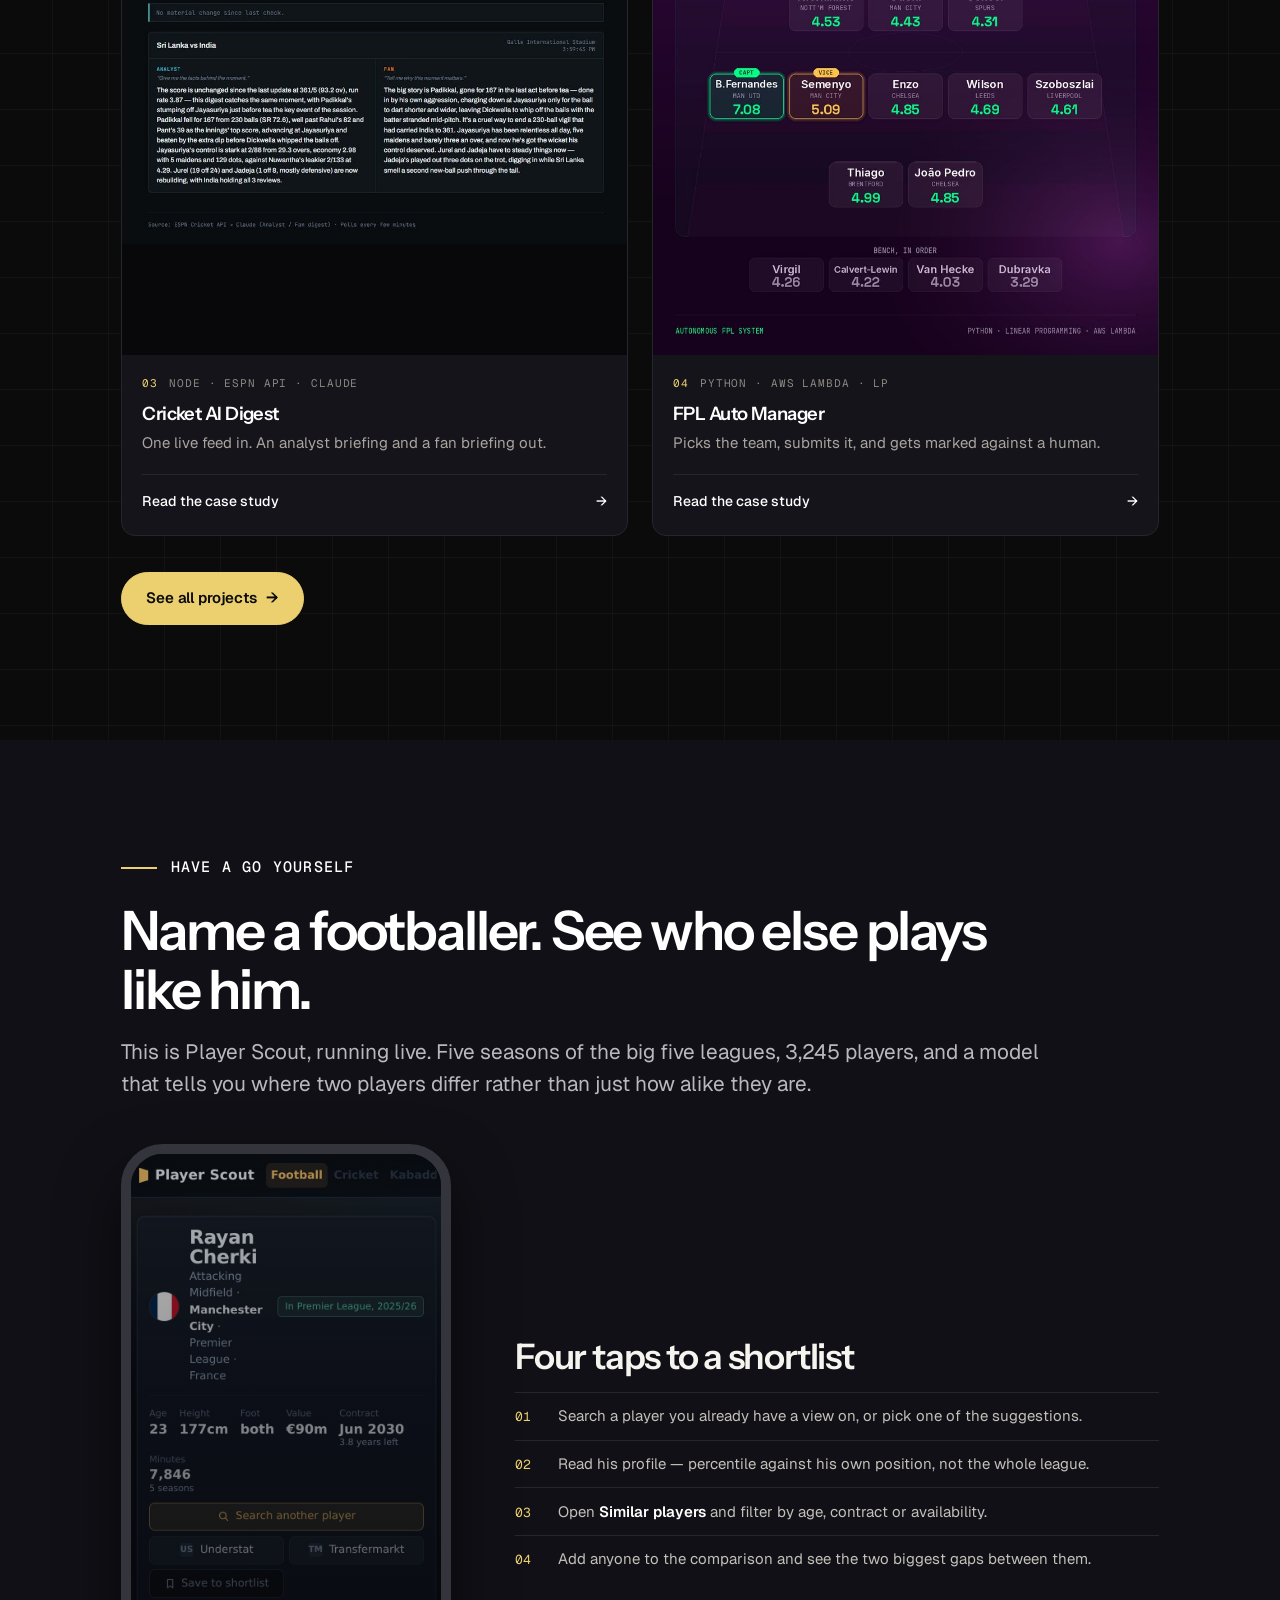
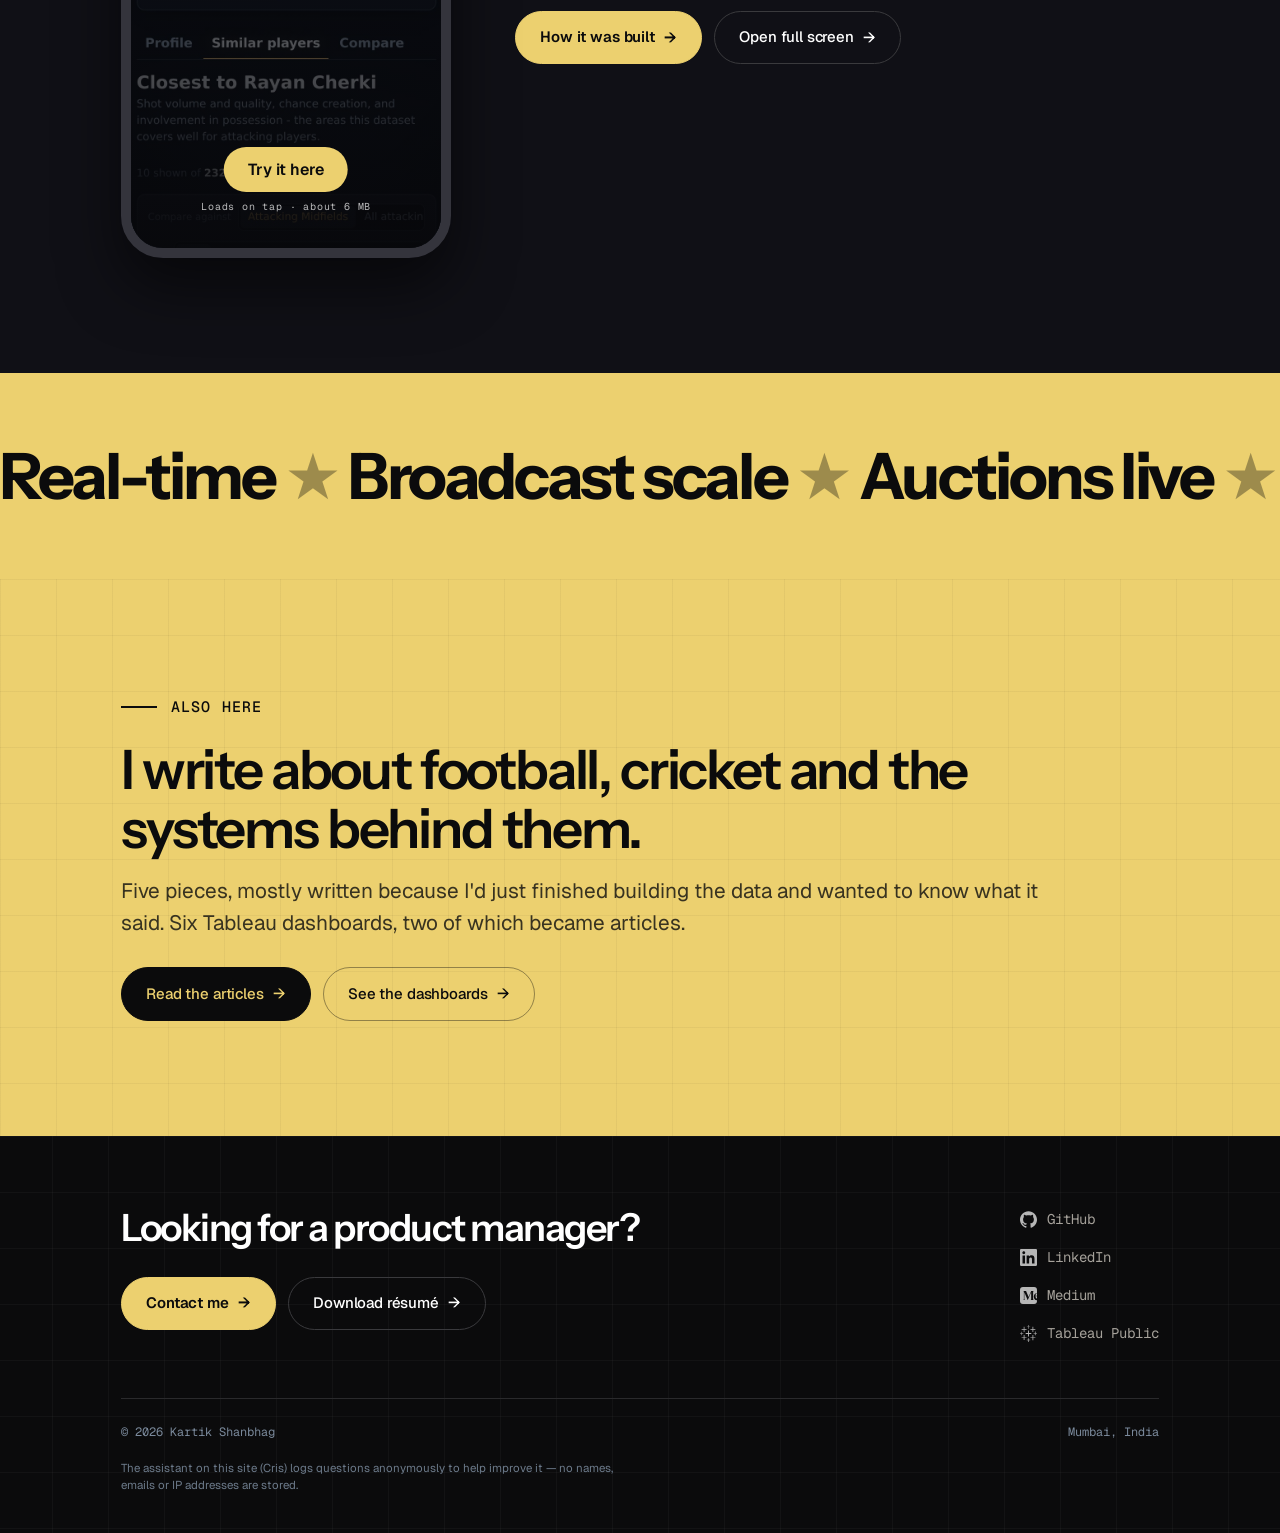
==== commit 31828708: "Add a privacy note to the footer Since the assistant now logs questions for private analytics, add a" ====
--- a/index.html
+++ b/index.html
@@ -345,6 +345,7 @@
       <span>© 2026 Kartik Shanbhag</span>
       <span>Mumbai, India</span>
     </div>
+    <p class="foot-privacy">The assistant on this site (Cris) logs questions anonymously to help improve it — no names, emails or IP addresses are stored.</p>
   </div>
 </footer>
 
--- a/style.css
+++ b/style.css
@@ -37,6 +37,12 @@
 
 *, *::before, *::after { box-sizing: border-box; }
 html { -webkit-text-size-adjust: 100%; text-size-adjust: 100%; scroll-behavior: smooth; }
+
+/* iOS Safari lets the full-bleed rails + marquee rubber-band the whole page
+   sideways even though their own overflow is clipped. `clip` kills that stray
+   horizontal pan WITHOUT creating a scroll container — so the sticky nav and
+   the rails' own horizontal scrolling keep working (unlike overflow:hidden). */
+html, body { overflow-x: clip; max-width: 100%; }
 
 body {
   margin: 0;
@@ -444,6 +450,7 @@
 .foot-links a { font-family: var(--mono); font-size: .875rem; color: var(--on-dark-mu); text-decoration: none; }
 .foot-links a:hover { color: #fff; }
 .foot-base { margin-top: 3rem; padding-top: 1.5rem; border-top: 1px solid #2a2a2c; font-family: var(--mono); font-size: .75rem; color: #7b8a9c; display: flex; justify-content: space-between; gap: 1rem; flex-wrap: wrap; }
+.foot-privacy { margin: 1rem 0 0; font-size: .72rem; line-height: 1.5; color: #6c7a8a; max-width: 62ch; }
 
 /* ---------- motion ---------- */
 
@@ -1600,72 +1607,107 @@
 /* ===================== portfolio assistant (chat) ===================== */
 .cb-launch {
   position: fixed; right: max(1.1rem, env(safe-area-inset-right)); bottom: max(1.1rem, env(safe-area-inset-bottom));
-  z-index: 9000; width: 56px; height: 56px; border-radius: 50%; cursor: pointer;
-  background: var(--gold); color: var(--paper); border: 1px solid var(--gold);
+  z-index: 9000; width: 54px; height: 54px; border-radius: 50%; cursor: pointer;
+  background: var(--gold); color: var(--paper); border: 0;
   display: inline-flex; align-items: center; justify-content: center;
-  box-shadow: 0 6px 20px rgba(11,11,12,.28); transition: transform .2s var(--ease), box-shadow .2s;
-}
-.cb-launch:hover { transform: translateY(-2px); box-shadow: 0 10px 26px rgba(11,11,12,.34); }
+  box-shadow: 0 6px 20px rgba(11,11,12,.26), 0 0 0 1px rgba(11,11,12,.05);
+  transition: transform .2s var(--ease), box-shadow .2s;
+}
+.cb-launch:hover { transform: translateY(-2px) scale(1.04); box-shadow: 0 10px 26px rgba(11,11,12,.32); }
 .cb-launch:focus-visible { outline: 3px solid var(--paper); outline-offset: 2px; }
 
 .cb-panel {
-  position: fixed; z-index: 9001; right: max(1.1rem, env(safe-area-inset-right)); bottom: calc(1.1rem + 56px + .6rem);
-  width: 380px; max-width: calc(100vw - 2rem); height: 560px; max-height: calc(100vh - 7rem); max-height: calc(100svh - 7rem);
+  position: fixed; z-index: 9001; right: max(1.1rem, env(safe-area-inset-right)); bottom: calc(1.1rem + 54px + .7rem);
+  width: 380px; max-width: calc(100vw - 2rem); height: 600px; max-height: calc(100vh - 7rem); max-height: calc(100svh - 7rem);
   display: flex; flex-direction: column; overflow: hidden;
   background: var(--ink); color: var(--paper); border: 1px solid var(--line); border-radius: 18px;
-  box-shadow: 0 18px 48px rgba(11,11,12,.3); font-family: var(--body);
-}
+  box-shadow: 0 1px 0 rgba(255,255,255,.4) inset, 0 20px 50px rgba(11,11,12,.26);
+  font-family: var(--body); transform-origin: bottom right;
+  animation: cbpanel .26s var(--ease) both;
+}
+@keyframes cbpanel { from { opacity: 0; transform: translateY(10px) scale(.985); } to { opacity: 1; transform: none; } }
+/* the [hidden] attribute must beat the display:flex above, or close/Esc/toggle
+   set hidden=true with no visual effect and the panel never closes */
+.cb-panel[hidden] { display: none; }
+
+/* header */
 .cb-head {
   display: flex; align-items: center; justify-content: space-between; gap: .75rem;
-  padding: .85rem 1rem; background: var(--band-dark); color: var(--on-dark);
-}
-.cb-title { display: inline-flex; align-items: center; gap: .55rem; font-weight: 600; font-size: .95rem; }
-.cb-dot { width: 8px; height: 8px; border-radius: 50%; background: var(--gold); box-shadow: 0 0 0 4px rgba(236,208,111,.18); }
-.cb-close {
-  background: transparent; border: 0; color: var(--on-dark); cursor: pointer;
-  width: 36px; height: 36px; border-radius: 50%; font-size: 1.5rem; line-height: 1;
+  padding: .8rem .9rem; background: var(--band-dark); color: var(--on-dark);
+  border-bottom: 1px solid rgba(255,255,255,.08);
+}
+.cb-brand { display: inline-flex; align-items: center; gap: .55rem; min-width: 0; }
+.cb-brand-text { display: flex; flex-direction: column; line-height: 1.25; min-width: 0; }
+#cb-title { font-weight: 600; font-size: .875rem; letter-spacing: .01em; }
+.cb-sub { font-size: .68rem; color: var(--on-dark-mu); letter-spacing: .02em; }
+.cb-tools { display: inline-flex; gap: .1rem; flex-shrink: 0; }
+.cb-icon {
+  background: transparent; border: 0; color: var(--on-dark-mu); cursor: pointer;
+  width: 34px; height: 34px; border-radius: 50%; line-height: 1;
+  display: inline-flex; align-items: center; justify-content: center; transition: background .15s, color .15s;
+}
+.cb-icon:hover { background: rgba(255,255,255,.1); color: var(--on-dark); }
+.cb-icon:focus-visible { outline: 2px solid var(--gold); outline-offset: 1px; }
+
+/* avatar / brand mark */
+.cb-ava {
+  flex-shrink: 0; width: 26px; height: 26px; border-radius: 50%;
+  background: var(--gold); color: var(--paper);
   display: inline-flex; align-items: center; justify-content: center;
 }
-.cb-close:hover { background: rgba(255,255,255,.1); }
-.cb-close:focus-visible { outline: 2px solid var(--gold); outline-offset: 1px; }
-
-.cb-list { flex: 1 1 auto; overflow-y: auto; -webkit-overflow-scrolling: touch; padding: 1rem; display: flex; flex-direction: column; gap: .7rem; }
-.cb-msg { display: flex; }
+
+/* messages */
+.cb-list { flex: 1 1 auto; overflow-y: auto; -webkit-overflow-scrolling: touch; padding: 1.1rem 1rem; display: flex; flex-direction: column; gap: 1.05rem; }
+.cb-list::-webkit-scrollbar { width: 7px; }
+.cb-list::-webkit-scrollbar-thumb { background: var(--line-2); border-radius: 999px; }
+.cb-list { scrollbar-width: thin; scrollbar-color: var(--line-2) transparent; }
+.cb-msg { display: flex; gap: .55rem; max-width: 100%; animation: cbrise .32s var(--ease) both; }
+.cb-msg.cb-bot { align-items: flex-start; }
 .cb-msg.cb-user { justify-content: flex-end; }
 .cb-bubble {
-  max-width: 85%; padding: .7rem .85rem; border-radius: 14px; font-size: .9375rem; line-height: 1.5;
-  word-wrap: break-word; overflow-wrap: anywhere;
-}
-.cb-bot .cb-bubble { background: #fff; border: 1px solid var(--line); border-top-left-radius: 4px; }
-.cb-user .cb-bubble { background: var(--paper); color: var(--on-dark); border-top-right-radius: 4px; }
-.cb-bubble a { color: var(--gold-deep); font-weight: 500; }
+  font-size: .875rem; line-height: 1.62; word-wrap: break-word; overflow-wrap: anywhere;
+}
+/* assistant speaks as plain text on the ground — no card, no tail (modern) */
+.cb-bot .cb-bubble { max-width: 100%; padding-top: .12rem; color: var(--paper); }
+/* only the visitor's own message gets a bubble */
+.cb-user .cb-bubble {
+  max-width: 82%; padding: .55rem .8rem; border-radius: 14px;
+  background: var(--paper); color: var(--on-dark);
+}
+.cb-bubble a { color: var(--gold-deep); font-weight: 500; text-underline-offset: 2px; }
 .cb-user .cb-bubble a { color: var(--gold); }
-
-.cb-dots { display: inline-flex; gap: 4px; align-items: center; height: 1.2em; }
+.cb-bubble strong { font-weight: 600; }
+@keyframes cbrise { from { opacity: 0; transform: translateY(6px); } to { opacity: 1; transform: none; } }
+
+.cb-dots { display: inline-flex; gap: 4px; align-items: center; height: 1.4em; }
 .cb-dots i { width: 6px; height: 6px; border-radius: 50%; background: var(--muted-2); display: inline-block; animation: cbdot 1s infinite ease-in-out; }
 .cb-dots i:nth-child(2) { animation-delay: .15s; } .cb-dots i:nth-child(3) { animation-delay: .3s; }
 @keyframes cbdot { 0%, 60%, 100% { transform: translateY(0); opacity: .5; } 30% { transform: translateY(-4px); opacity: 1; } }
 
-.cb-starters { display: flex; flex-wrap: wrap; gap: .5rem; padding: 0 1rem .4rem; }
+/* suggestion pills — ghost chips that fill on hover */
+.cb-sugg { display: flex; flex-wrap: wrap; gap: .4rem; padding: .1rem 1rem .7rem; }
 .cb-chip {
-  font-family: var(--body); font-size: .85rem; cursor: pointer; color: var(--paper);
-  background: var(--ink-2); border: 1px solid var(--line-2); border-radius: 999px; padding: .5rem .8rem;
-}
-.cb-chip:hover { background: var(--gold); border-color: var(--gold); }
+  font-family: var(--body); font-size: .75rem; line-height: 1.1; cursor: pointer; color: var(--muted);
+  background: transparent; border: 1px solid var(--line-2); border-radius: 999px; padding: .38rem .72rem;
+  transition: background .15s var(--ease), border-color .15s, color .15s;
+}
+.cb-chip:hover { background: var(--paper); border-color: var(--paper); color: var(--on-dark); }
 .cb-chip:focus-visible { outline: 2px solid var(--paper); outline-offset: 1px; }
 
-.cb-form { display: flex; gap: .5rem; padding: .75rem; border-top: 1px solid var(--line); background: var(--ink); }
+/* input */
+.cb-form { display: flex; gap: .5rem; padding: .7rem .75rem; border-top: 1px solid var(--line); background: var(--ink); }
 .cb-input {
-  flex: 1 1 auto; font-family: var(--body); font-size: .9375rem; color: var(--paper);
-  background: #fff; border: 1px solid var(--line-2); border-radius: 999px; padding: .7rem 1rem; min-height: 44px;
-}
-.cb-input:focus-visible { outline: 2px solid var(--gold-deep); outline-offset: 0; border-color: var(--gold-deep); }
+  flex: 1 1 auto; font-family: var(--body); font-size: .875rem; color: var(--paper);
+  background: #fff; border: 1px solid var(--line-2); border-radius: 14px; padding: .6rem .9rem; min-height: 42px;
+  transition: border-color .15s, box-shadow .15s;
+}
+.cb-input:focus-visible { outline: 0; border-color: var(--gold-deep); box-shadow: 0 0 0 3px rgba(138,109,16,.14); }
 .cb-send {
-  flex: 0 0 auto; width: 44px; height: 44px; border-radius: 50%; cursor: pointer;
-  background: var(--gold); color: var(--paper); border: 1px solid var(--gold);
-  display: inline-flex; align-items: center; justify-content: center;
-}
-.cb-send:hover { background: #fff; border-color: #fff; }
+  flex: 0 0 auto; width: 42px; height: 42px; border-radius: 50%; cursor: pointer;
+  background: var(--gold); color: var(--paper); border: 0;
+  display: inline-flex; align-items: center; justify-content: center; transition: background .15s, color .15s;
+}
+.cb-send:hover { background: var(--paper); color: var(--on-dark); }
 .cb-send:focus-visible { outline: 2px solid var(--paper); outline-offset: 1px; }
 
 @media (max-width: 640px) {
@@ -1673,12 +1715,14 @@
     right: 0; left: 0; bottom: 0; top: 0; width: 100%; max-width: 100%;
     height: 100vh; height: 100svh; max-height: none; border-radius: 0; border: 0;
   }
-  .cb-head { padding-top: max(.85rem, env(safe-area-inset-top)); }
-  .cb-form { padding-bottom: max(.75rem, env(safe-area-inset-bottom)); }
+  .cb-head { padding-top: max(.8rem, env(safe-area-inset-top)); }
+  .cb-form { padding-bottom: max(.7rem, env(safe-area-inset-bottom)); }
   html.cb-open .cb-launch { display: none; }
 }
 
 @media (prefers-reduced-motion: reduce) {
   .cb-launch, .cb-launch:hover { transition: none; transform: none; }
+  .cb-panel { animation: none; }
   .cb-dots i { animation: none; }
-}
+  .cb-msg { animation: none; }
+}
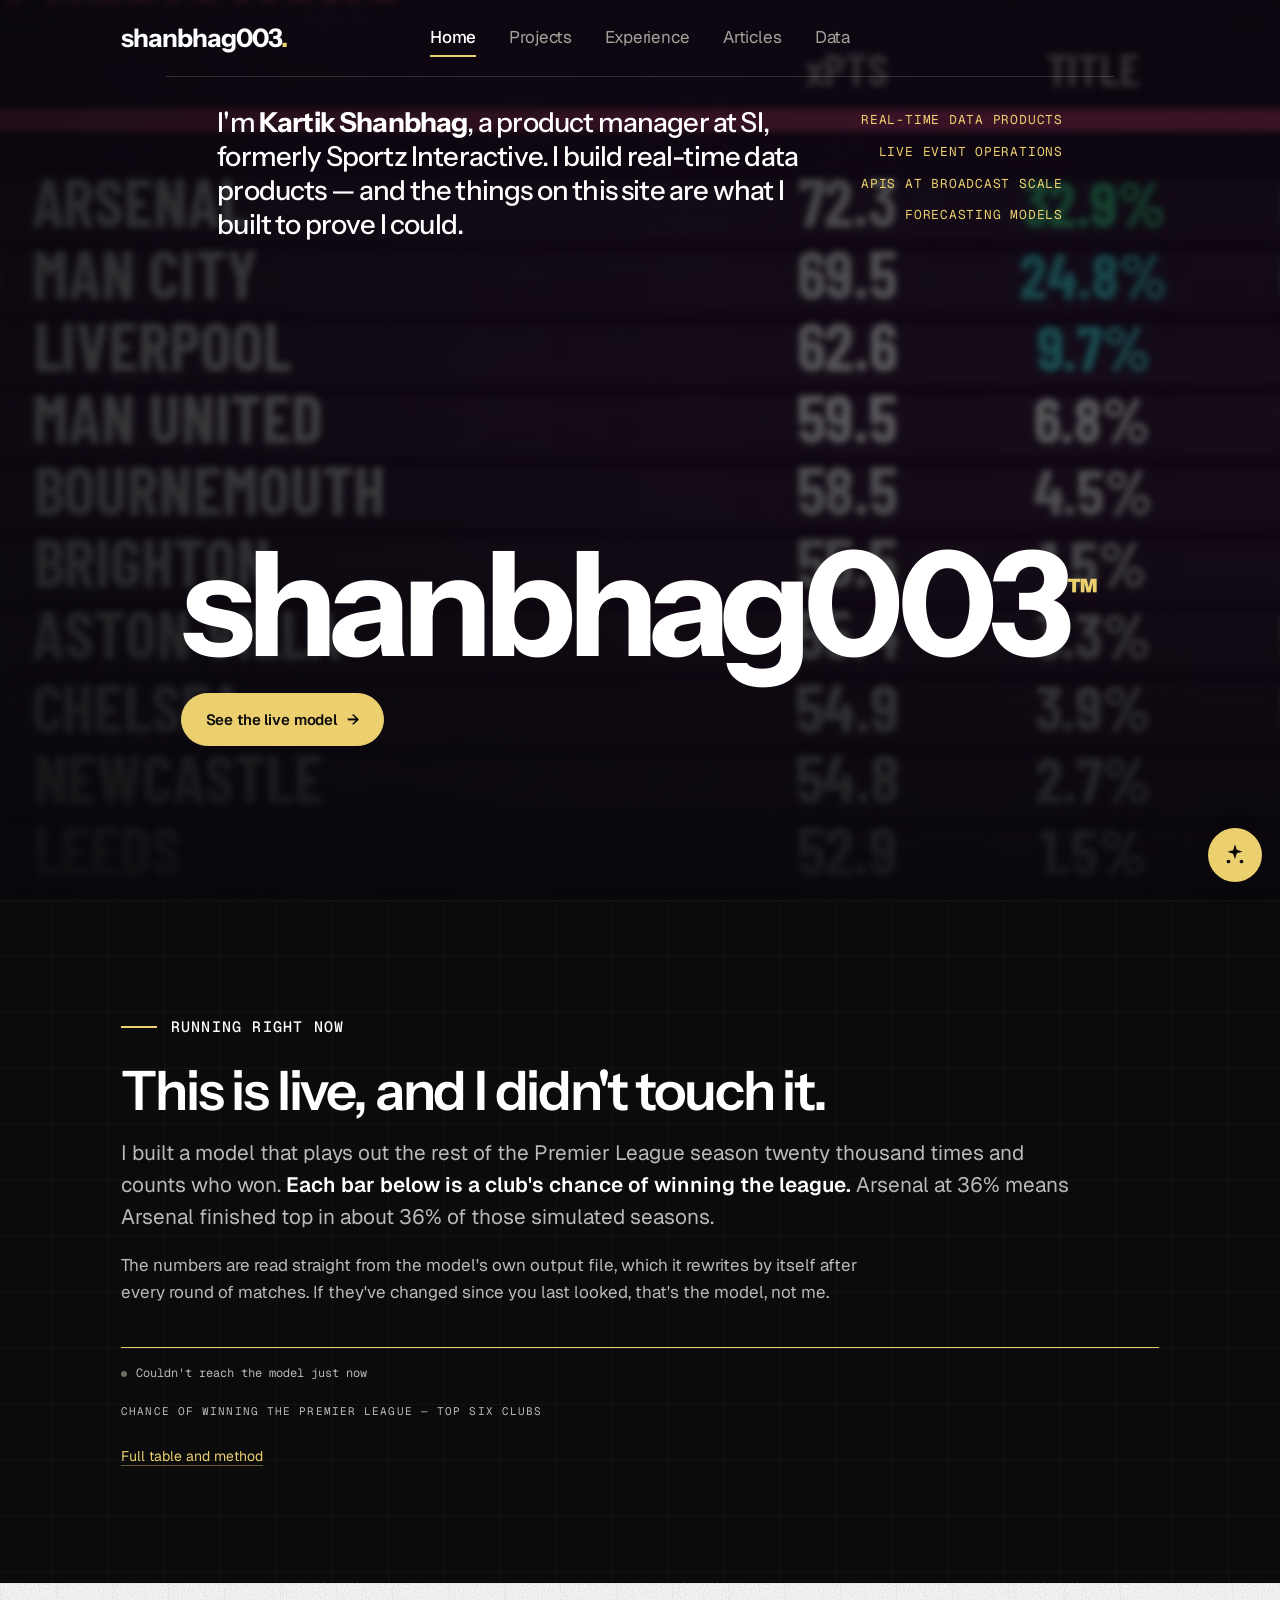
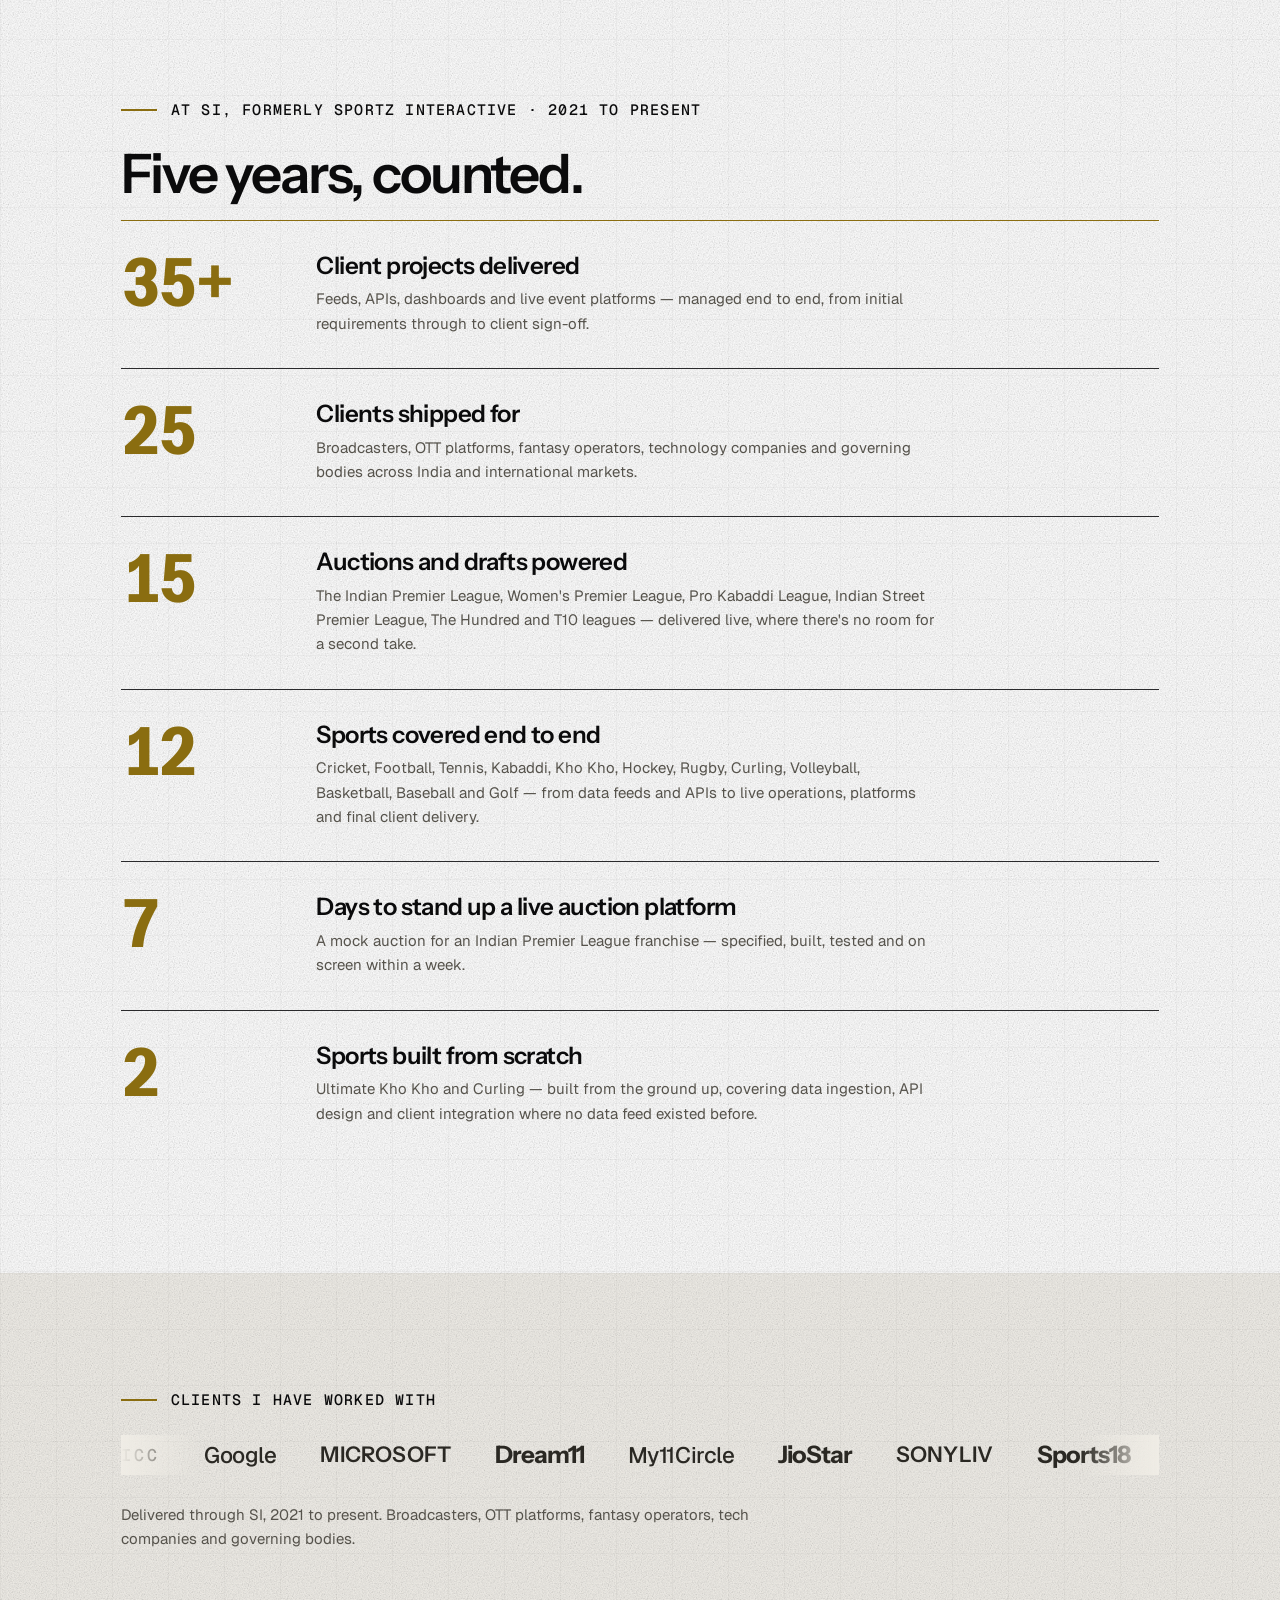
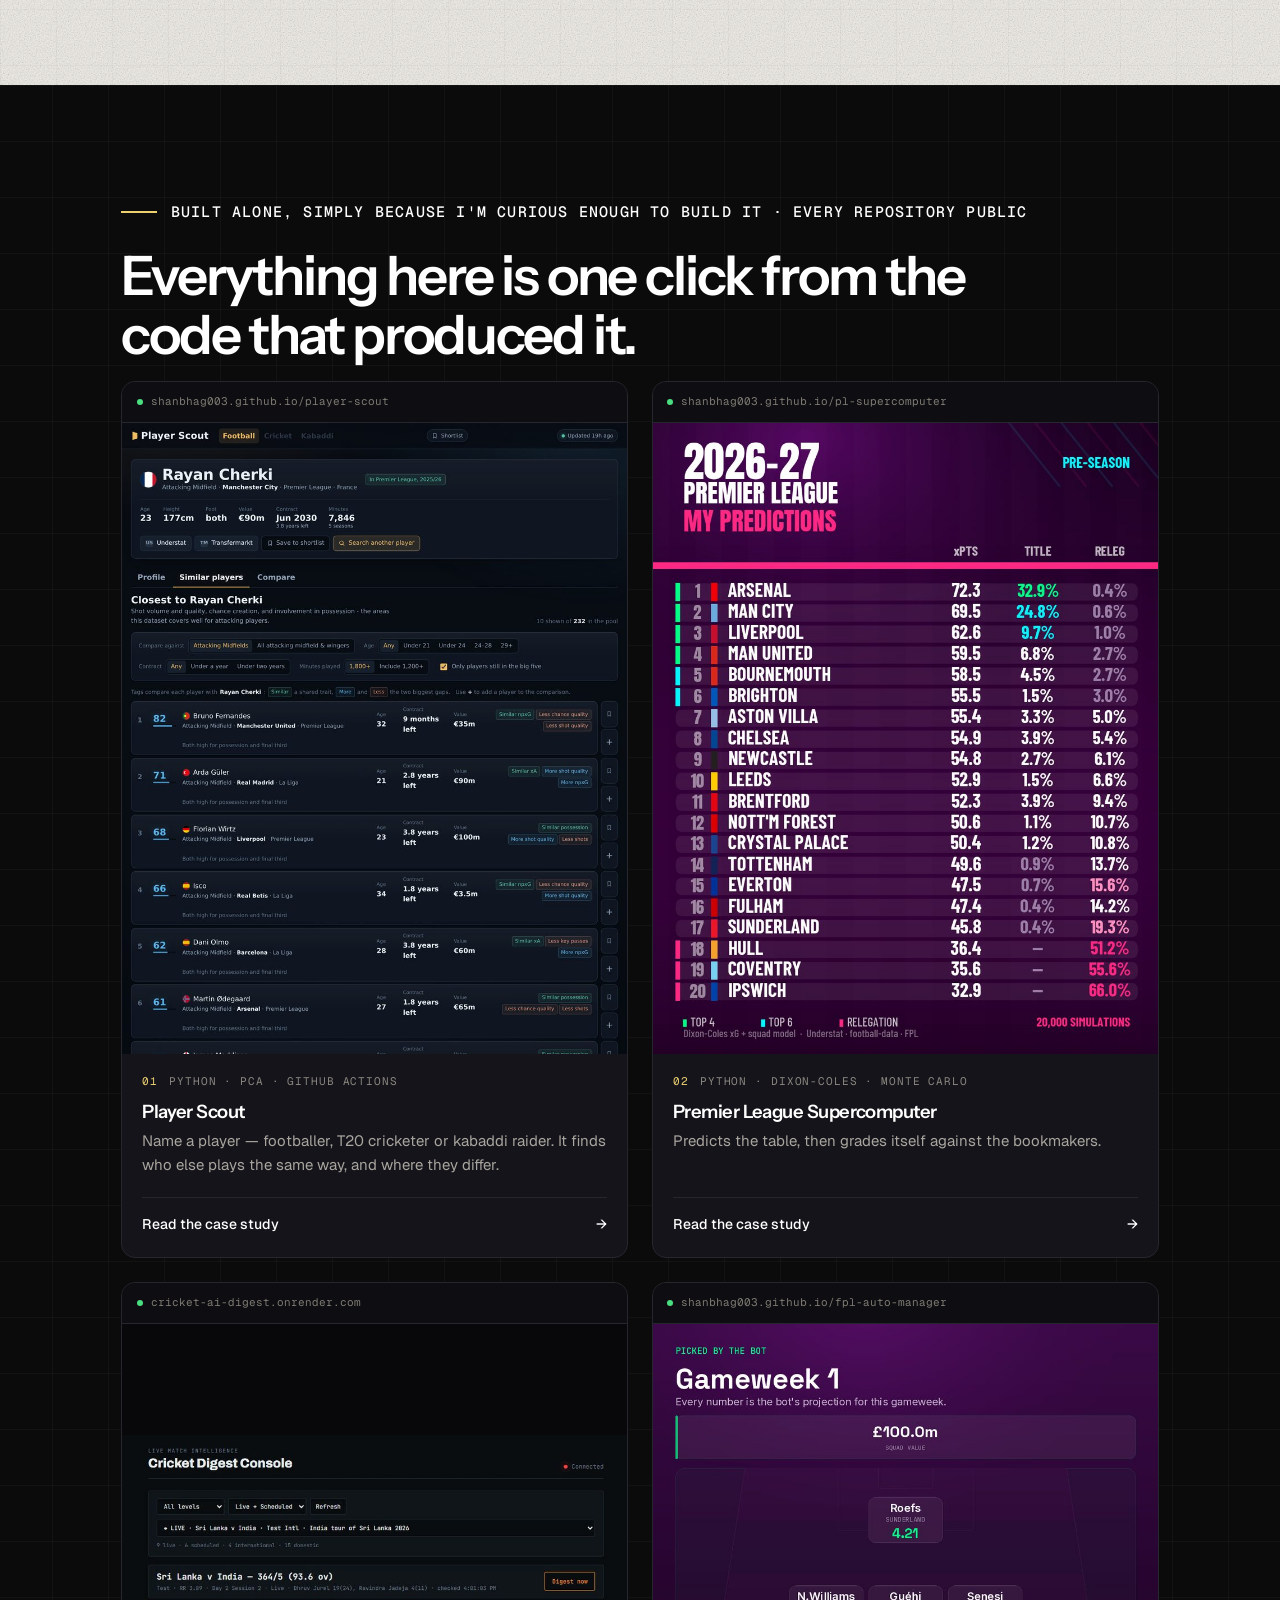
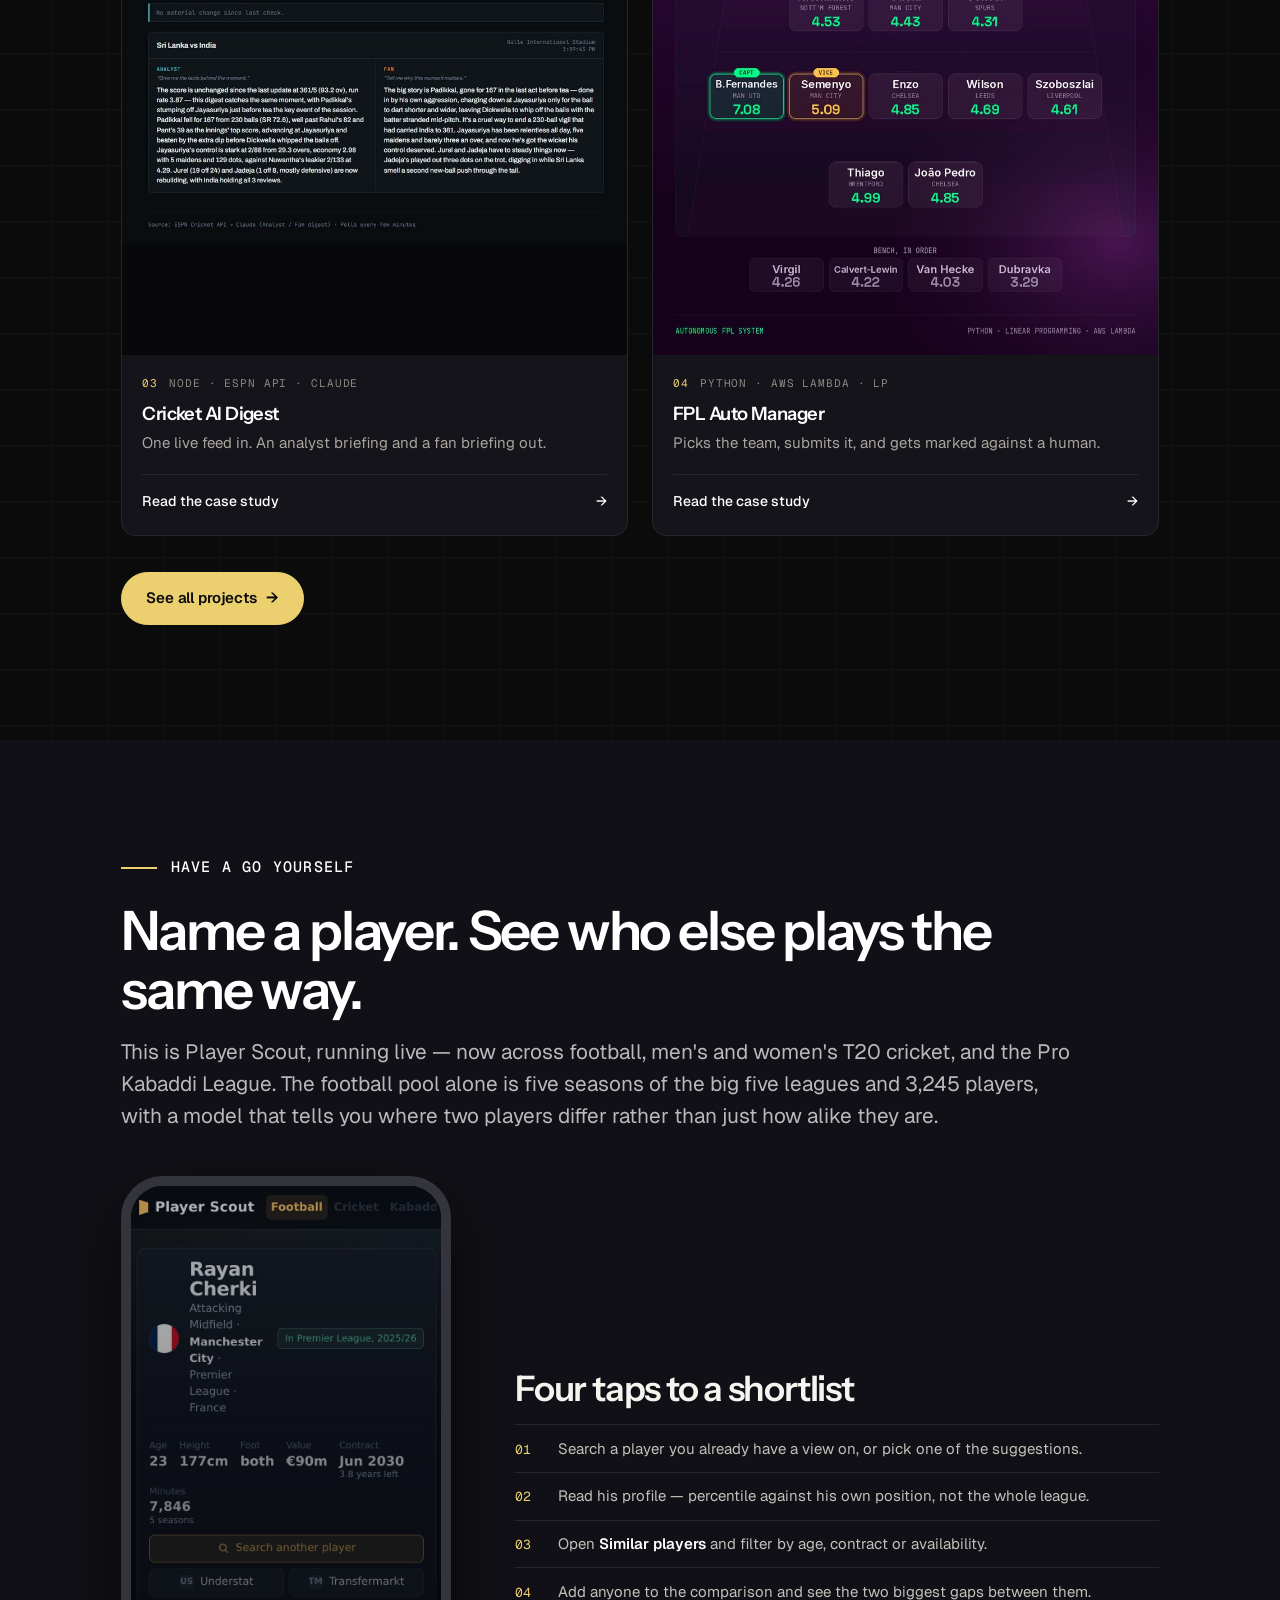
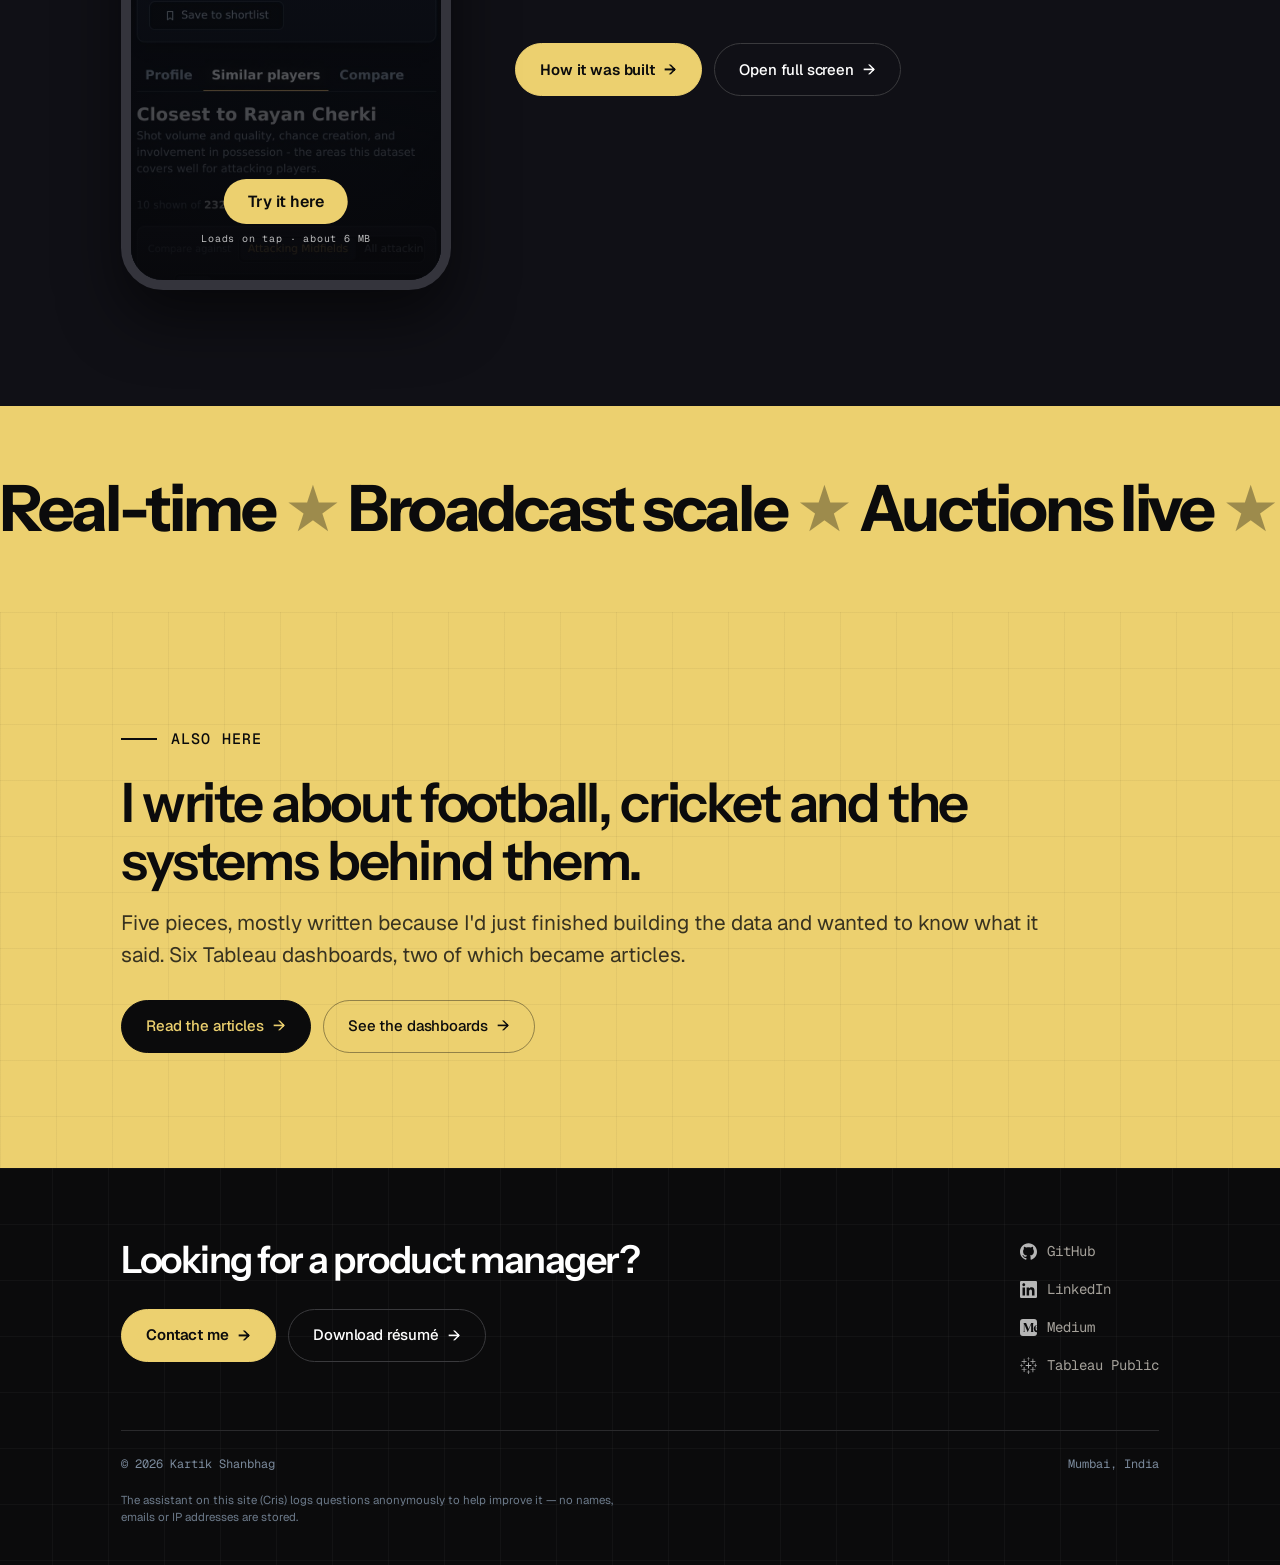
==== commit a76550e1: "Update project info: Player Scout is multi-sport, FPL uses Gemini; refresh README Studied the curren" ====
--- a/index.html
+++ b/index.html
@@ -224,7 +224,7 @@
         <span class="pcard-body">
           <span class="pcard-meta"><span class="pcard-n">01</span><span class="pcard-tag">Python · PCA · GitHub Actions</span></span>
           <h3>Player Scout</h3>
-          <p>Name a footballer. It finds who else plays like him, and where they differ.</p>
+          <p>Name a player — footballer, T20 cricketer or kabaddi raider. It finds who else plays the same way, and where they differ.</p>
           <span class="go">Read the case study</span>
         </span>
       </a>
@@ -274,8 +274,8 @@
 <section class="band-dark alt" id="try-scout">
   <div class="wrap">
     <p class="eyebrow reveal">Have a go yourself</p>
-    <h2 class="reveal measure" style="max-width:24ch">Name a footballer. See who else plays like him.</h2>
-    <p class="lede measure reveal d1">This is Player Scout, running live. Five seasons of the big five leagues, 3,245 players, and a model that tells you where two players differ rather than just how alike they are.</p>
+    <h2 class="reveal measure" style="max-width:24ch">Name a player. See who else plays the same way.</h2>
+    <p class="lede measure reveal d1">This is Player Scout, running live — now across football, men's and women's T20 cricket, and the Pro Kabaddi League. The football pool alone is five seasons of the big five leagues and 3,245 players, with a model that tells you where two players differ rather than just how alike they are.</p>
 
     <div class="tryout reveal d1">
       <div class="tryout-phone" id="scout-phone">
--- a/style.css
+++ b/style.css
@@ -1677,6 +1677,16 @@
 .cb-bubble a { color: var(--gold-deep); font-weight: 500; text-underline-offset: 2px; }
 .cb-user .cb-bubble a { color: var(--gold); }
 .cb-bubble strong { font-weight: 600; }
+
+/* thumbs feedback under an answer */
+.cb-msg.cb-bot { flex-wrap: wrap; }
+.cb-fb { flex-basis: 100%; display: flex; gap: .3rem; margin: .3rem 0 0 calc(26px + .55rem); }
+.cb-fb-btn { background: transparent; border: 0; padding: 3px; border-radius: 6px; cursor: pointer; color: var(--muted-2); line-height: 0; transition: color .15s, background .15s; }
+.cb-fb-btn:hover { color: var(--paper); background: var(--ink-2); }
+.cb-fb-btn:focus-visible { outline: 2px solid var(--gold-deep); outline-offset: 1px; }
+.cb-fb-btn.cb-fb-on { color: var(--gold-deep); }
+.cb-fb-done .cb-fb-btn { cursor: default; }
+.cb-fb-done .cb-fb-btn:not(.cb-fb-on) { opacity: .3; }
 @keyframes cbrise { from { opacity: 0; transform: translateY(6px); } to { opacity: 1; transform: none; } }
 
 .cb-dots { display: inline-flex; gap: 4px; align-items: center; height: 1.4em; }
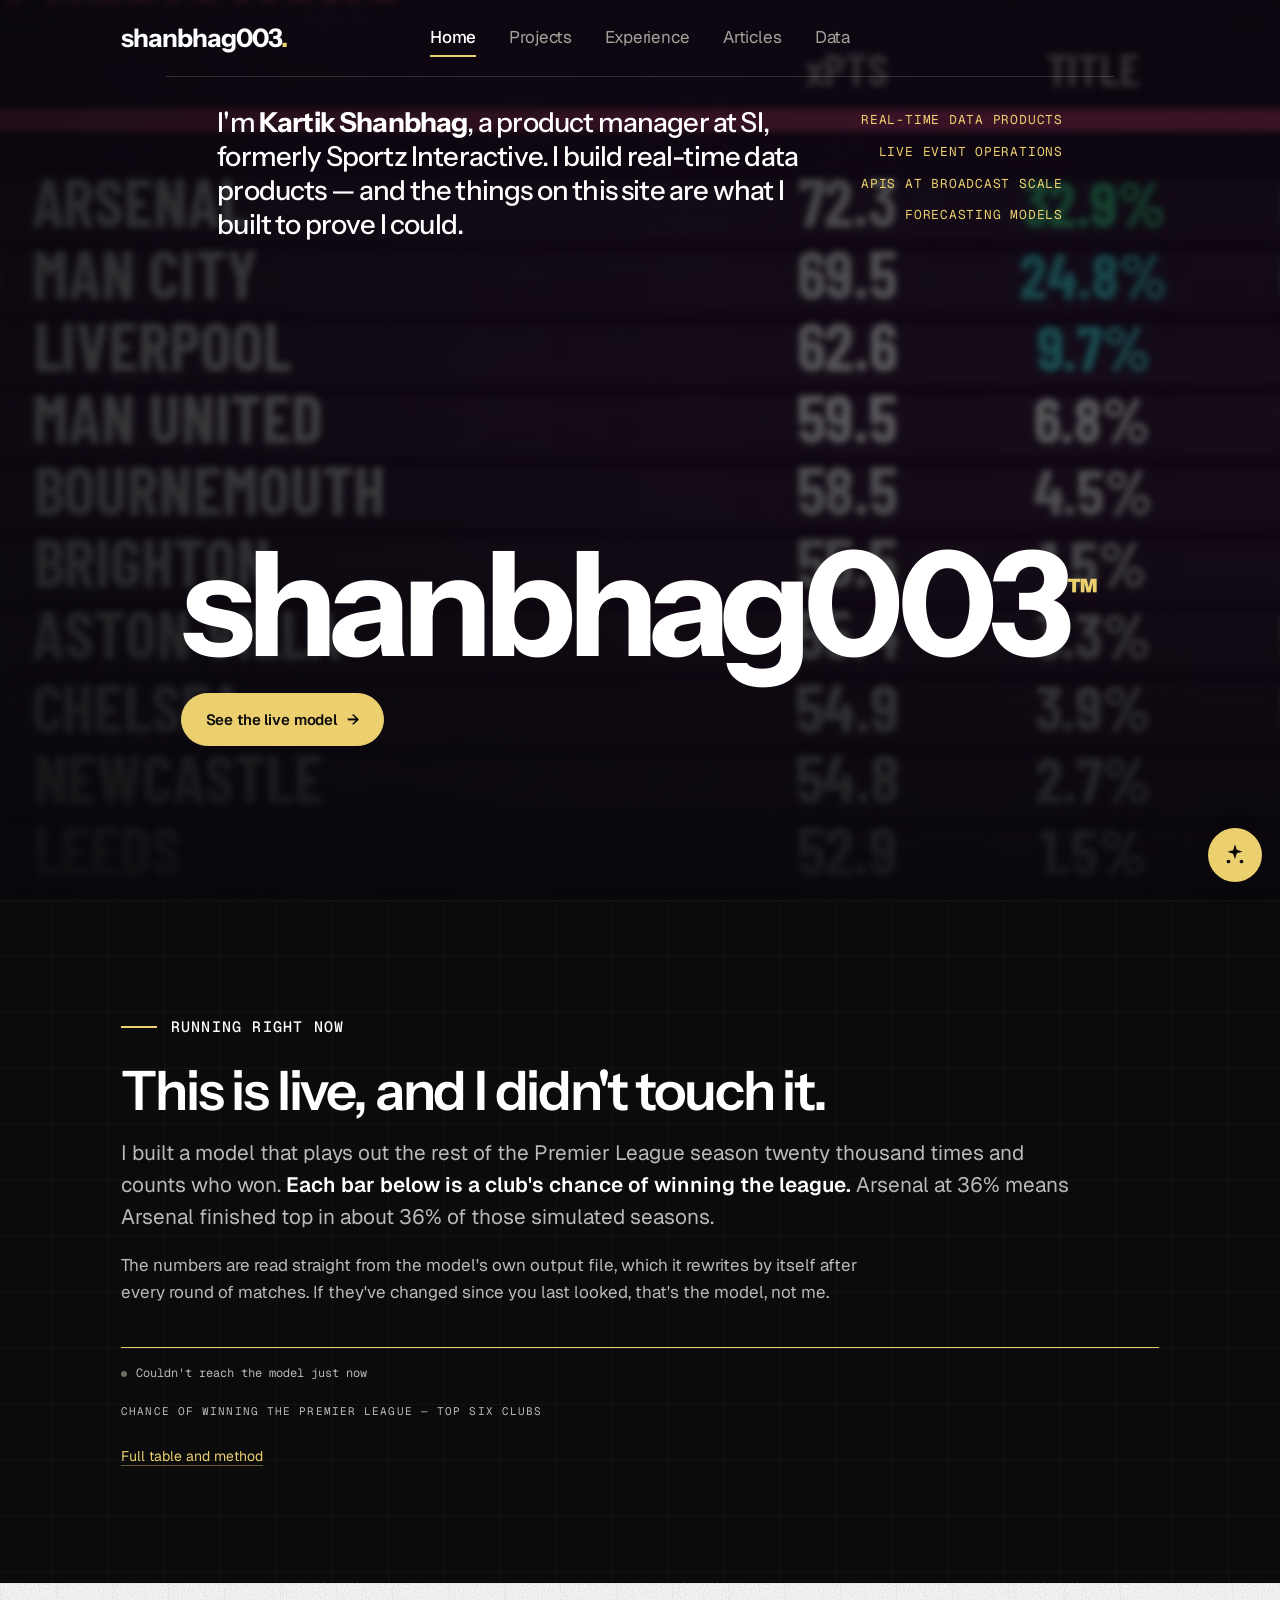
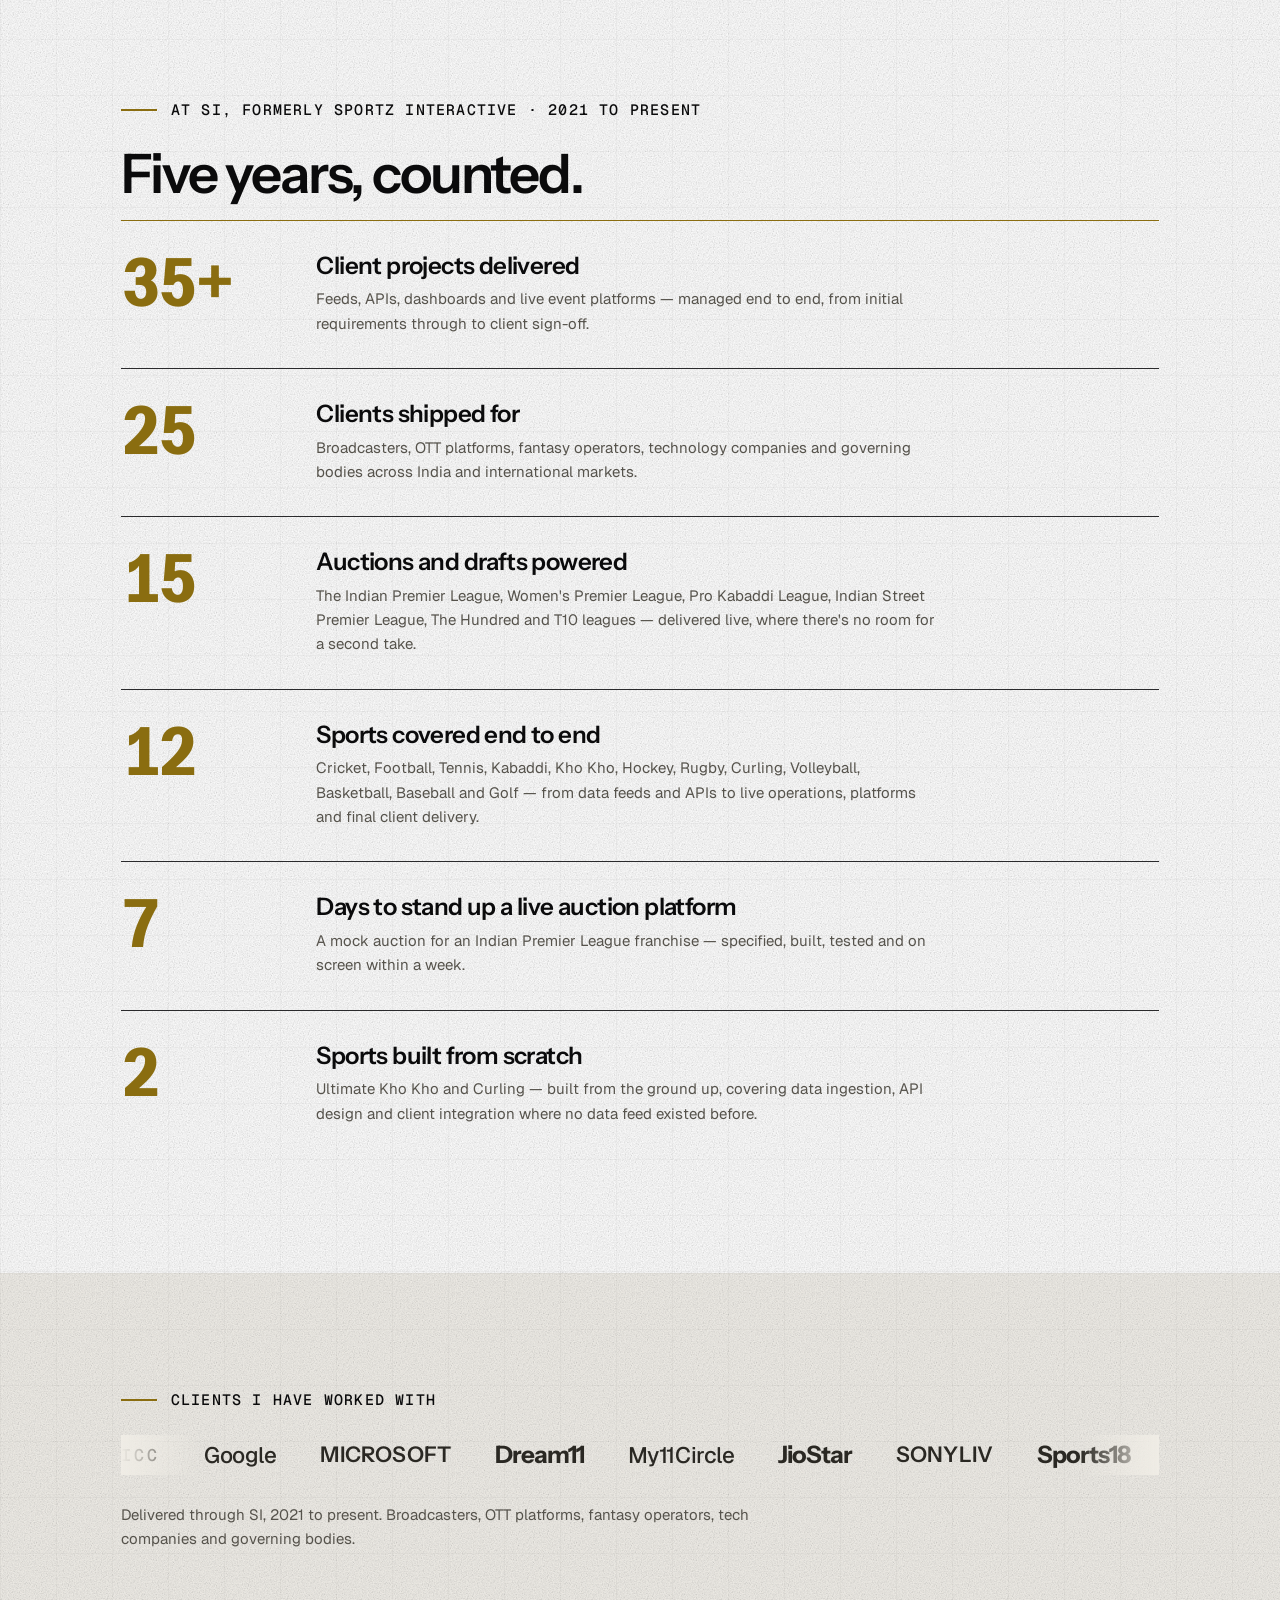
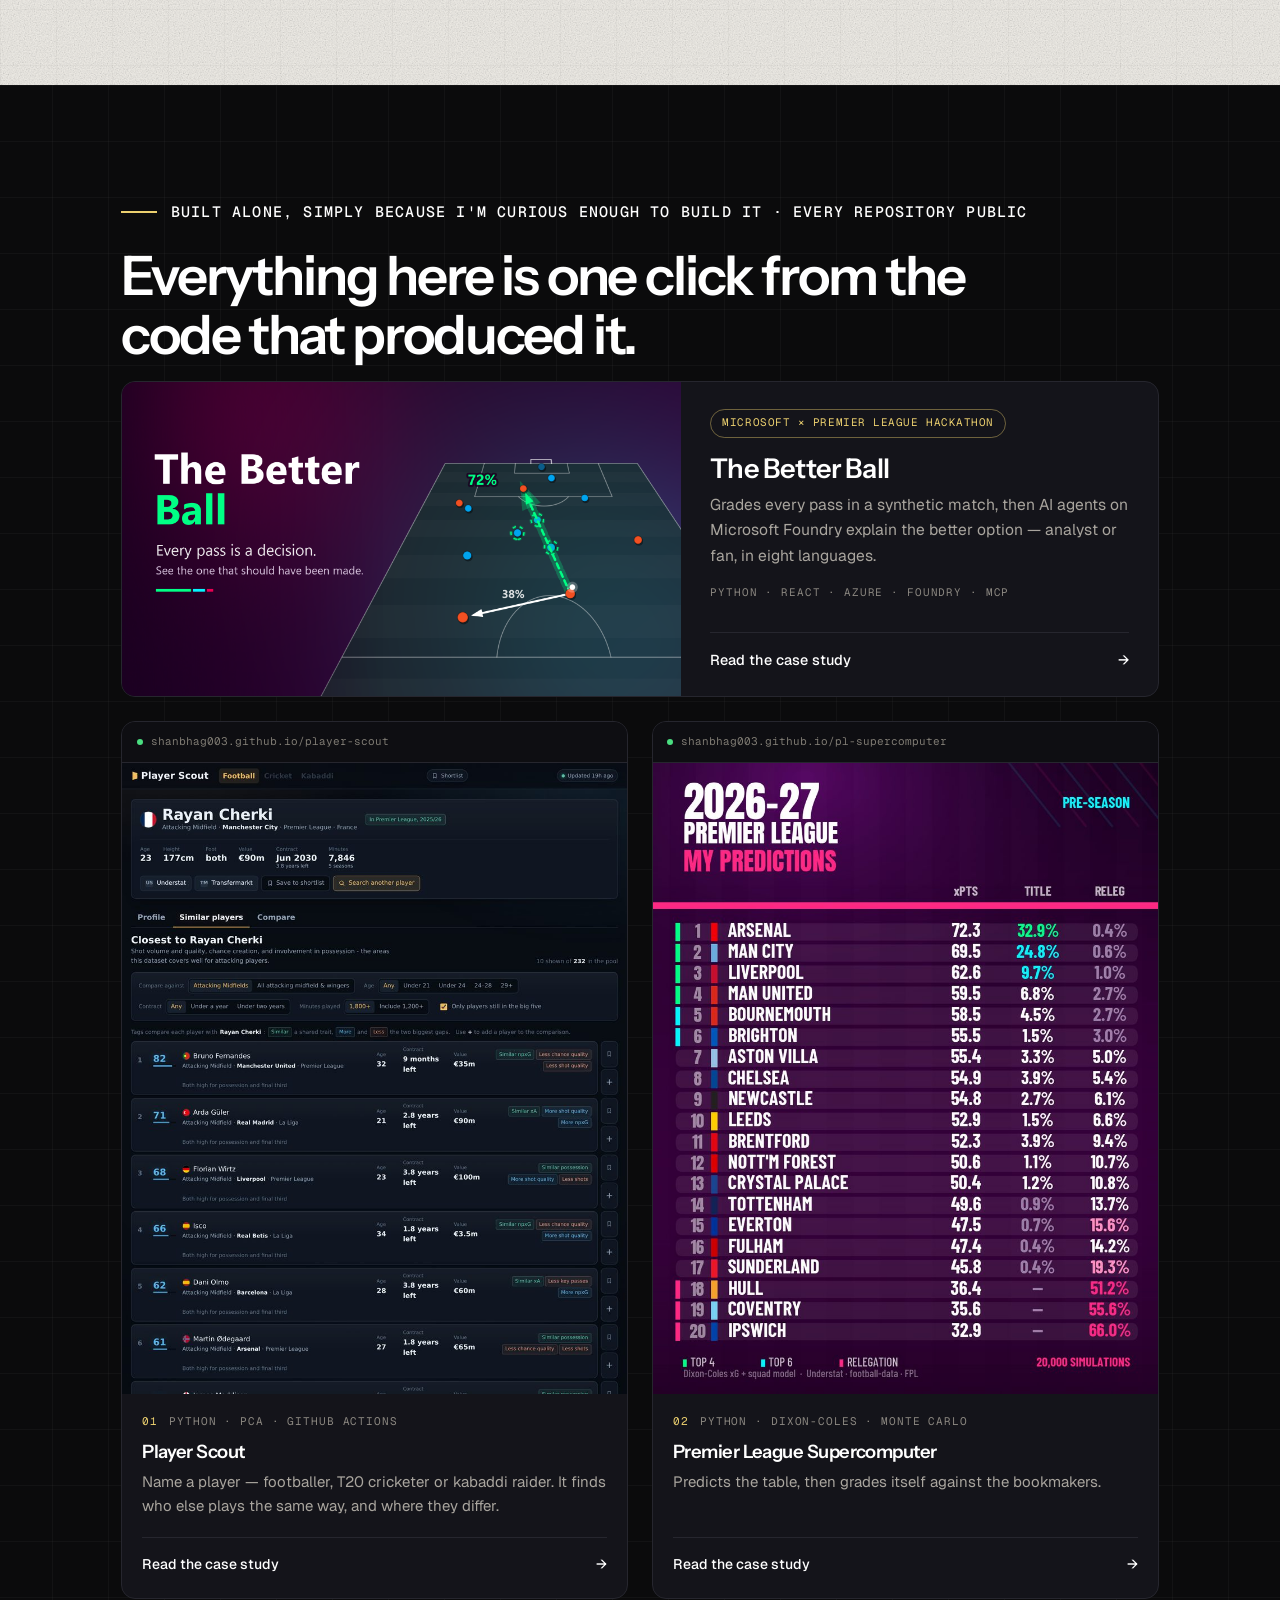
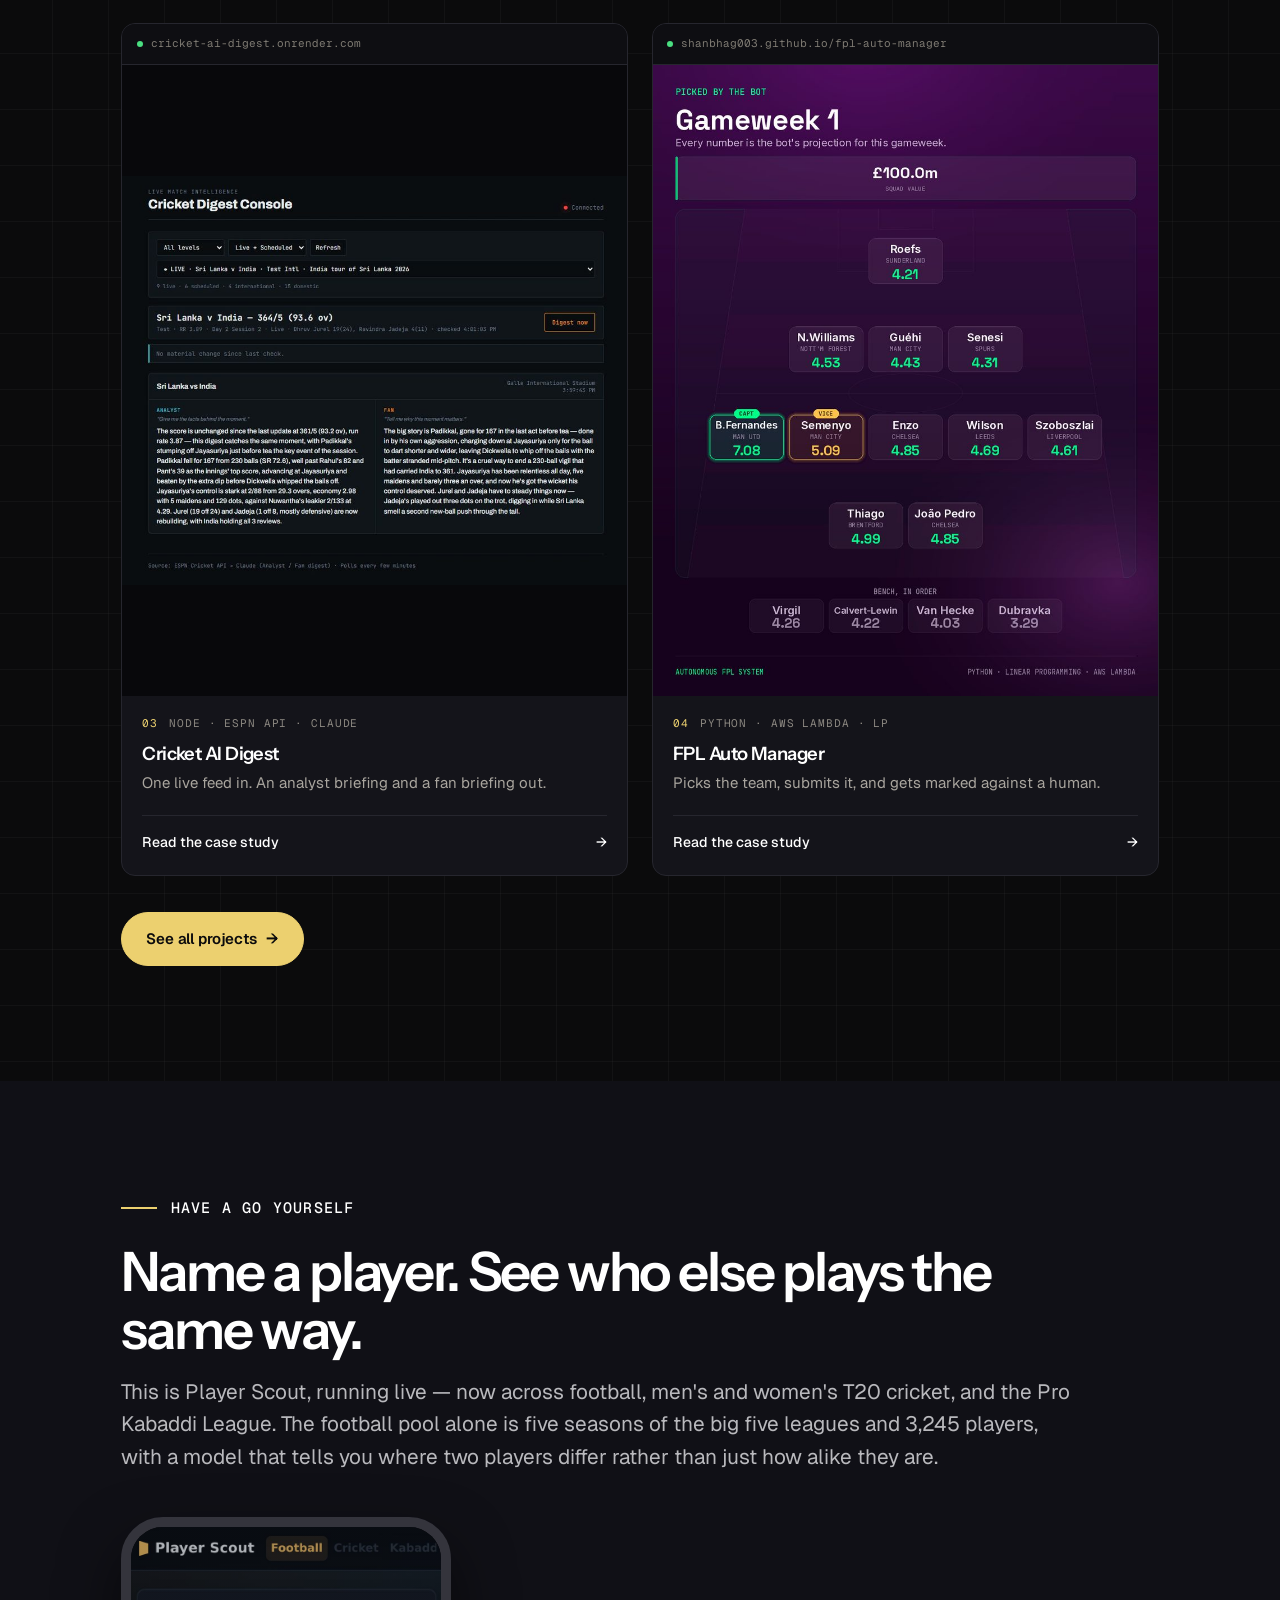
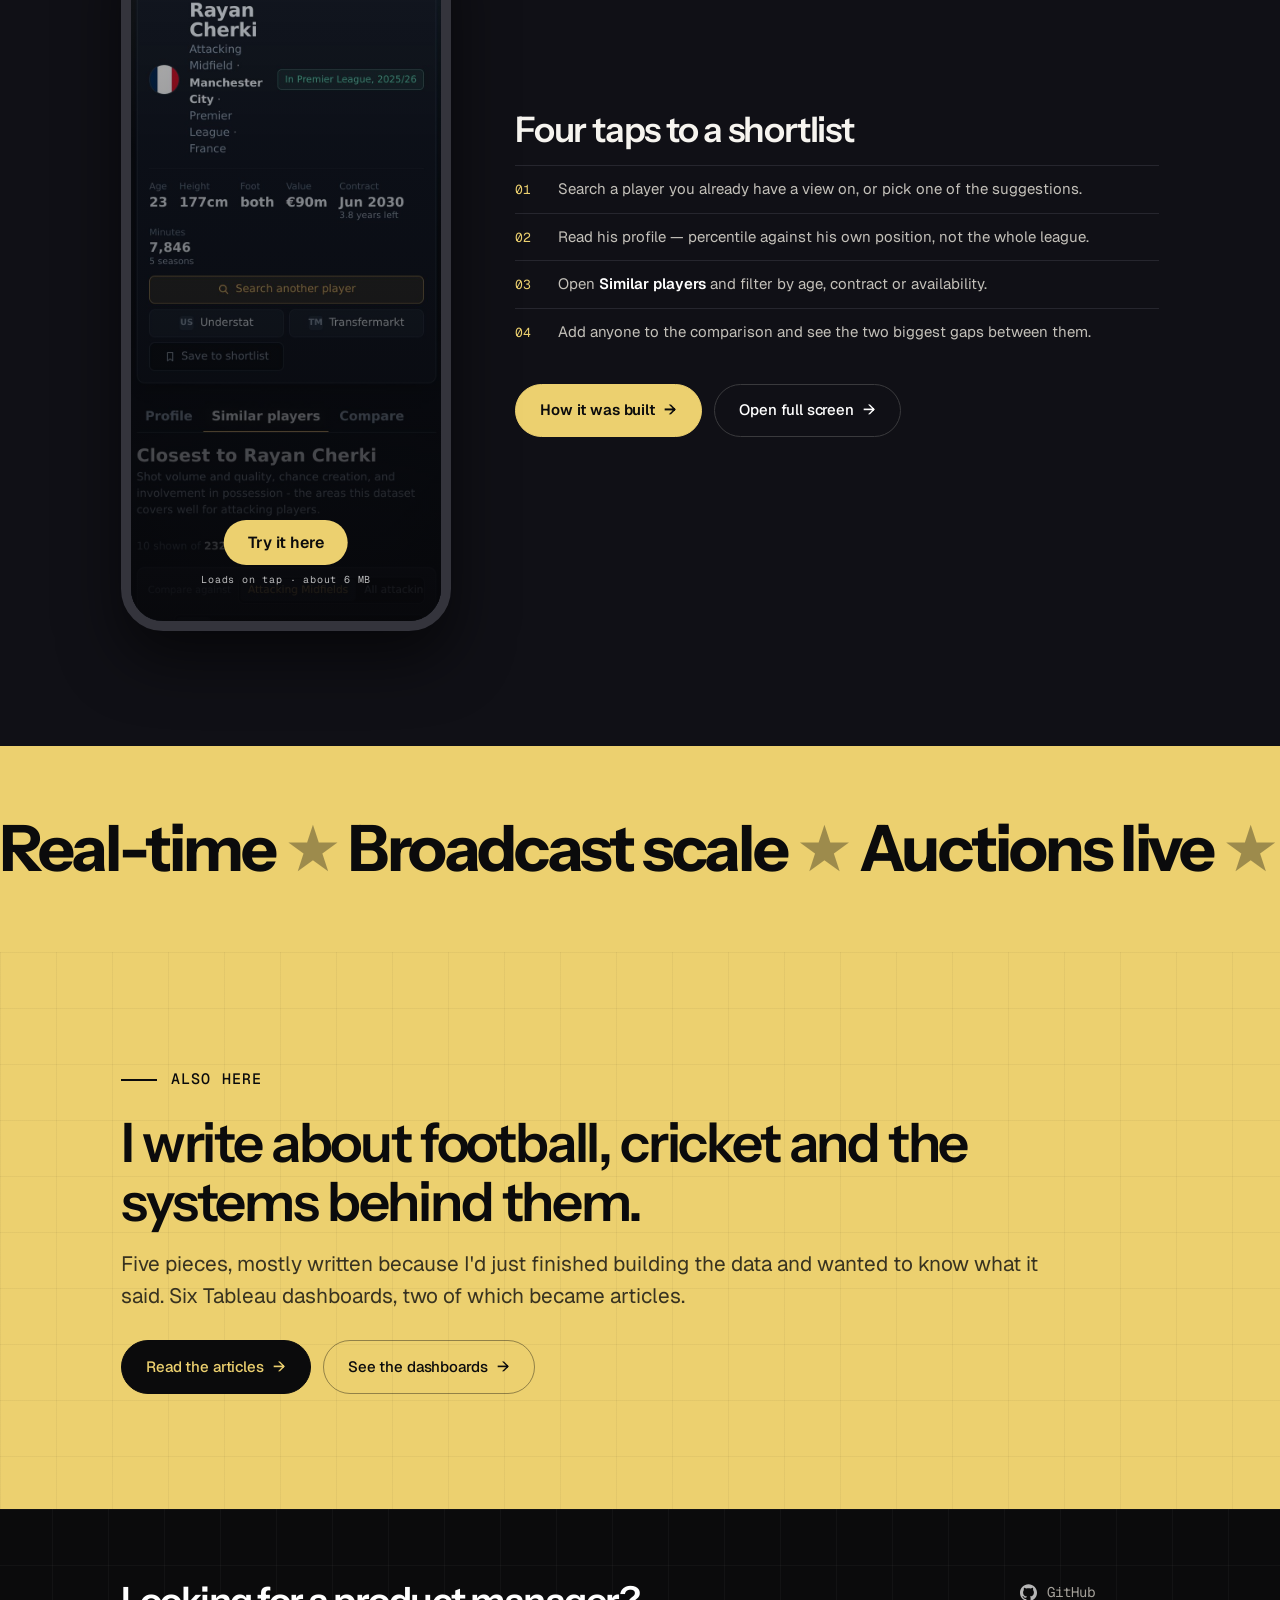
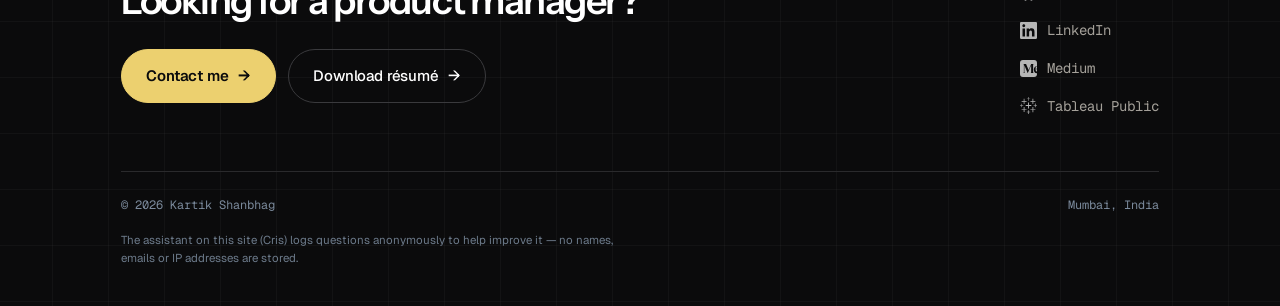
==== commit 6dbe0a98: "Feature The Better Ball on the home page Add a full-width feature card above the project grid for th" ====
--- a/index.html
+++ b/index.html
@@ -215,6 +215,18 @@
   <div class="wrap">
     <p class="eyebrow data reveal">Built alone, simply because I'm curious enough to build it · every repository public</p>
     <h2 class="reveal measure" style="max-width:26ch">Everything here is one click from the code that produced it.</h2>
+    <a class="pfeature reveal" href="/projects#better-ball">
+      <span class="pfeature-media">
+        <img src="assets/betterball-poster.png" alt="The Better Ball — every pass is a decision; the pass played marked 38%, the better option marked 72%." width="1920" height="1080" loading="lazy">
+      </span>
+      <span class="pfeature-body">
+        <span class="pfeature-badge">Microsoft &times; Premier League Hackathon</span>
+        <h3>The Better Ball</h3>
+        <p>Grades every pass in a synthetic match, then AI agents on Microsoft Foundry explain the better option &mdash; analyst or fan, in eight languages.</p>
+        <span class="pfeature-tag">Python &middot; React &middot; Azure &middot; Foundry &middot; MCP</span>
+        <span class="go">Read the case study</span>
+      </span>
+    </a>
     <div class="pcards">
       <a class="pcard reveal" href="/projects#player-scout">
         <span class="pcard-bar"><span class="live-dot"></span><span>shanbhag003.github.io/player-scout</span></span>
@@ -352,5 +364,6 @@
 <script src="analytics.js" defer></script>
 <script src="app.js" defer></script>
 <script src="chat.js" defer></script>
+<!-- auto-deploy test: ad-check-7fk29q (safe to remove) -->
 </body>
 </html>
--- a/style.css
+++ b/style.css
@@ -322,6 +322,32 @@
 .screen-img.wide { aspect-ratio: 16 / 11; }
 .screen-img img { width: 100%; height: 100%; object-fit: contain; }
 
+/* The Better Ball: click-to-play video facade inside the screen frame */
+.video-fac { position: relative; display: block; line-height: 0; cursor: pointer; background: #08080b; }
+.video-fac img { width: 100%; height: auto; display: block; }
+.video-play {
+  position: absolute; inset: 0; margin: auto; width: 64px; height: 64px; border-radius: 50%;
+  background: rgba(11,11,12,.55); display: flex; align-items: center; justify-content: center;
+  transition: background .2s var(--ease), transform .2s var(--ease);
+}
+.video-play::before {
+  content: ""; margin-left: 4px; border-style: solid; border-width: 10px 0 10px 17px;
+  border-color: transparent transparent transparent #fff;
+}
+.video-fac:hover .video-play, .video-fac:focus-visible .video-play { background: var(--gold); transform: scale(1.06); }
+.video-fac:hover .video-play::before, .video-fac:focus-visible .video-play::before { border-left-color: var(--paper); }
+.video-fac:focus-visible { outline: 3px solid var(--gold); outline-offset: 3px; }
+.video-embed { display: block; position: relative; width: 100%; aspect-ratio: 16 / 9; background: #000; }
+.video-embed iframe { position: absolute; inset: 0; width: 100%; height: 100%; border: 0; }
+@media (prefers-reduced-motion: reduce) { .video-fac:hover .video-play { transform: none; } }
+
+/* hackathon badge on a case */
+.hack-badge {
+  display: inline-block; font-family: var(--mono); font-size: .72rem; letter-spacing: .05em;
+  text-transform: uppercase; color: var(--gold); border: 1px solid rgba(236,208,111,.42);
+  border-radius: 999px; padding: .32rem .72rem; margin-bottom: 1.1rem;
+}
+
 .case-body > h2 { font-size: clamp(2.1rem, 4.4vw, 3.4rem); letter-spacing: -.04em; line-height: 1.02; margin-bottom: .9rem; }
 .stackline { font-family: var(--mono); font-size: .75rem; letter-spacing: .09em; text-transform: uppercase; color: var(--muted-2); margin-bottom: 1.5rem; }
 .footnote { font-size: .875rem; color: var(--muted-2); margin-top: 1.25rem; max-width: 54ch; }
@@ -793,6 +819,39 @@
   .pcard:hover .pcard-media img { transform: none; }
 }
 
+/* full-width feature card (the hackathon highlight) above the grid */
+.pfeature {
+  display: grid; grid-template-columns: 1.08fr .92fr; margin-bottom: 1.5rem;
+  background: #14141a; border: 1px solid #26262e; border-radius: 14px; overflow: hidden;
+  color: var(--on-dark); text-decoration: none;
+  transition: border-color .22s, transform .3s var(--ease), box-shadow .3s var(--ease);
+}
+.pfeature:hover { border-color: var(--gold); transform: translateY(-4px); box-shadow: 0 20px 44px rgba(0,0,0,.5); }
+.pfeature-media { aspect-ratio: 16 / 9; background: #08080b; overflow: hidden; }
+.pfeature-media img { width: 100%; height: 100%; object-fit: cover; transition: transform .55s var(--ease); }
+.pfeature:hover .pfeature-media img { transform: scale(1.02); }
+.pfeature-body { display: flex; flex-direction: column; padding: 1.7rem 1.8rem 1.5rem; }
+.pfeature-badge {
+  align-self: flex-start; font-family: var(--mono); font-size: .68rem; letter-spacing: .05em;
+  text-transform: uppercase; color: var(--gold); border: 1px solid rgba(236,208,111,.42);
+  border-radius: 999px; padding: .3rem .7rem; margin-bottom: 1rem;
+}
+.pfeature-body h3 { font-size: clamp(1.35rem, 2.4vw, 1.7rem); letter-spacing: -.03em; margin-bottom: .55rem; color: #fff; }
+.pfeature-body p { font-size: .975rem; color: #a9a59e; margin-bottom: 1rem; max-width: 46ch; }
+.pfeature-tag { font-family: var(--mono); font-size: .68rem; letter-spacing: .08em; text-transform: uppercase; color: #8b8780; margin-bottom: 1.3rem; }
+.pfeature .go {
+  font-family: var(--body); font-size: .9rem; font-weight: 500; color: #fff;
+  margin-top: auto; display: flex; align-items: center; border-top: 1px solid #26262e; padding-top: 1rem;
+}
+.pfeature .go::after { content: "\2192"; margin-left: auto; transition: transform .28s var(--ease); }
+.pfeature:hover .go { color: var(--gold); }
+.pfeature:hover .go::after { transform: translateX(5px); }
+@media (max-width: 760px) { .pfeature { grid-template-columns: 1fr; } }
+@media (hover: none) {
+  .pfeature:hover { transform: none; box-shadow: none; border-color: #26262e; }
+  .pfeature:hover .pfeature-media img { transform: none; }
+}
+
 
 /* ============================================================
    CUSTOM CURSOR
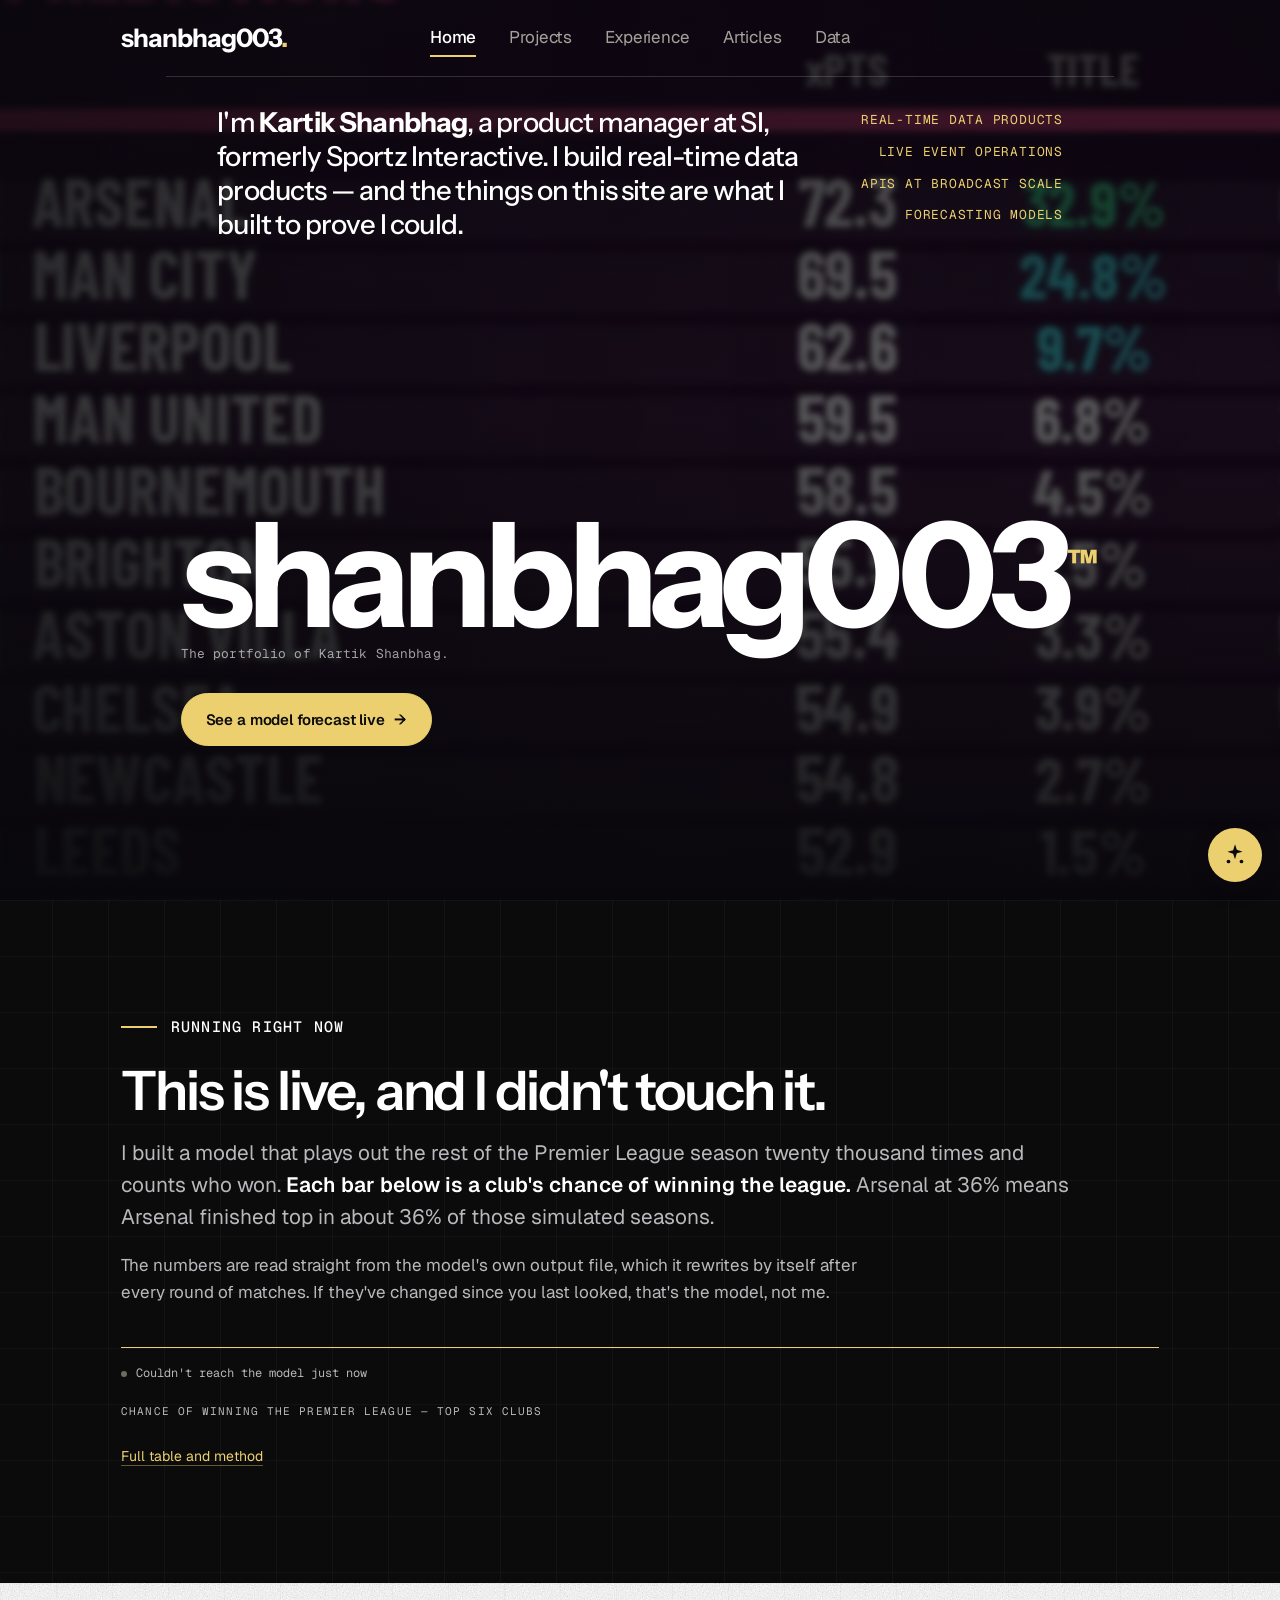
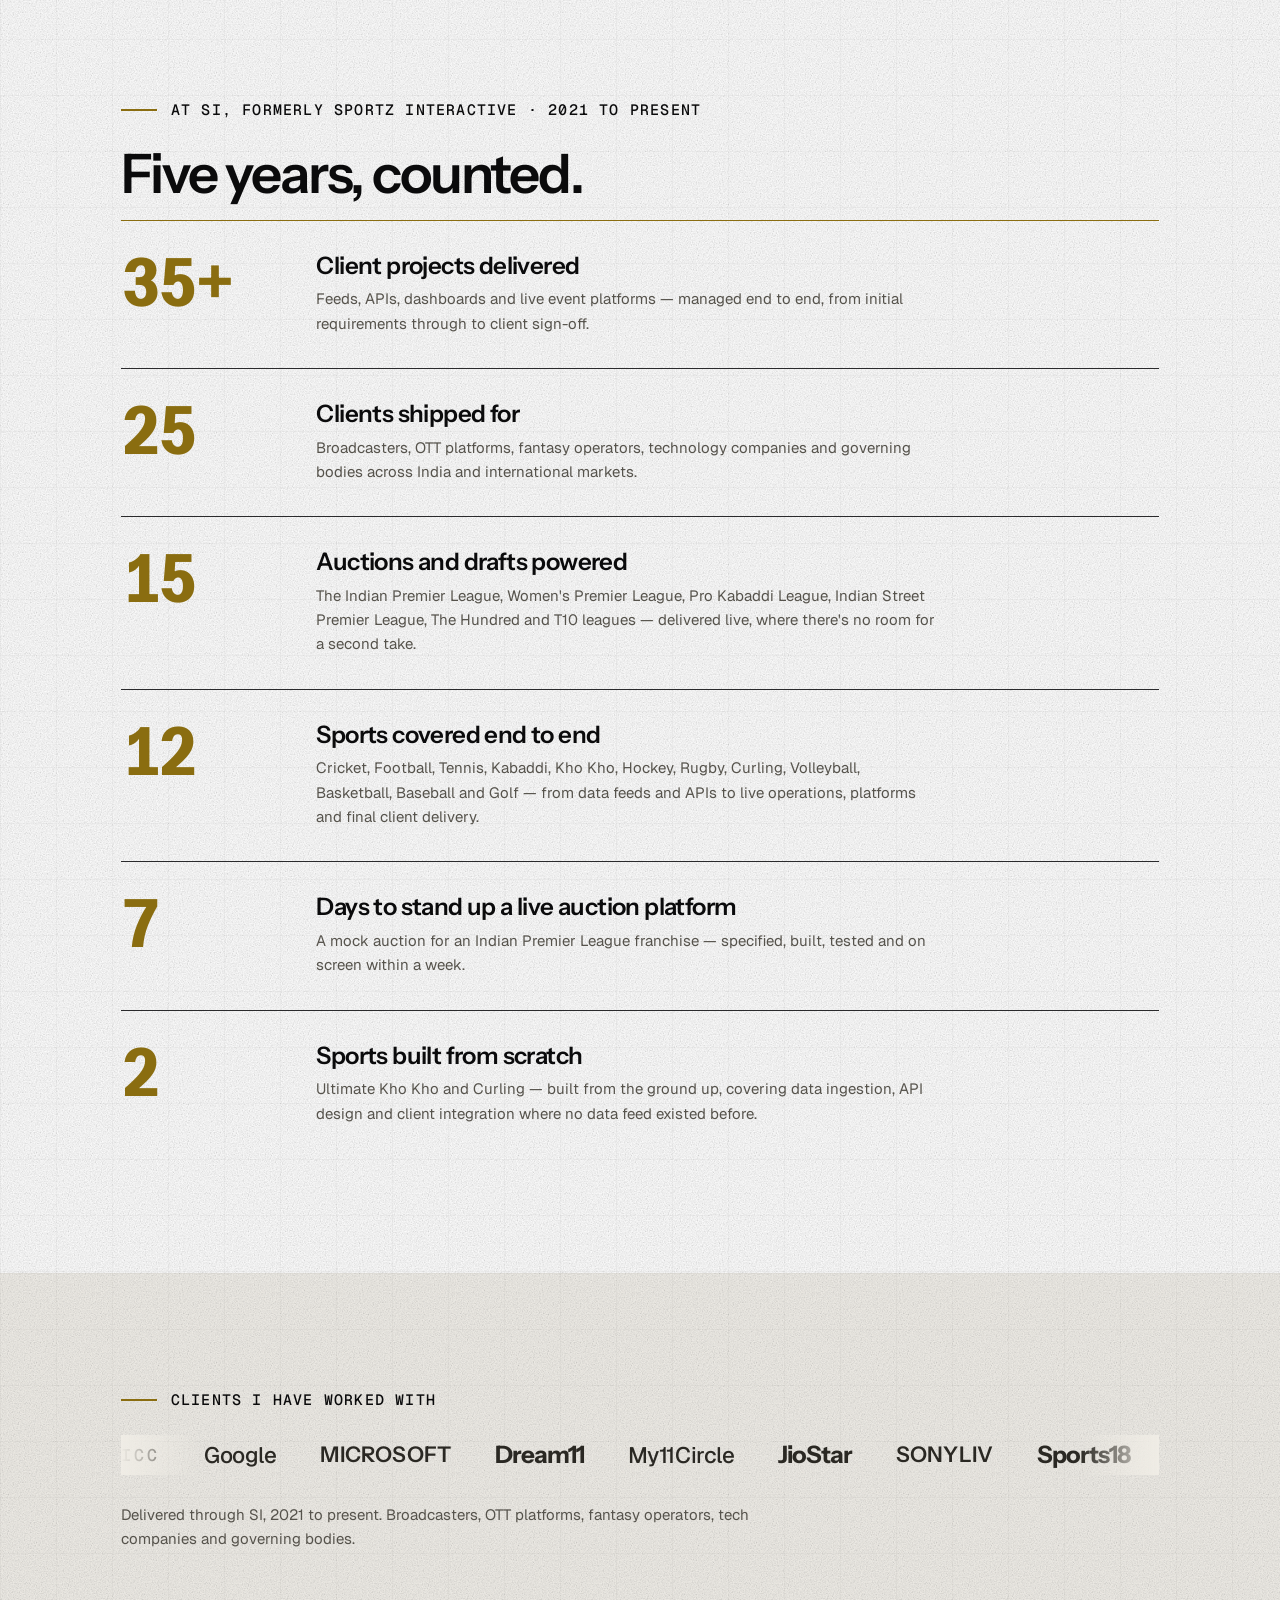
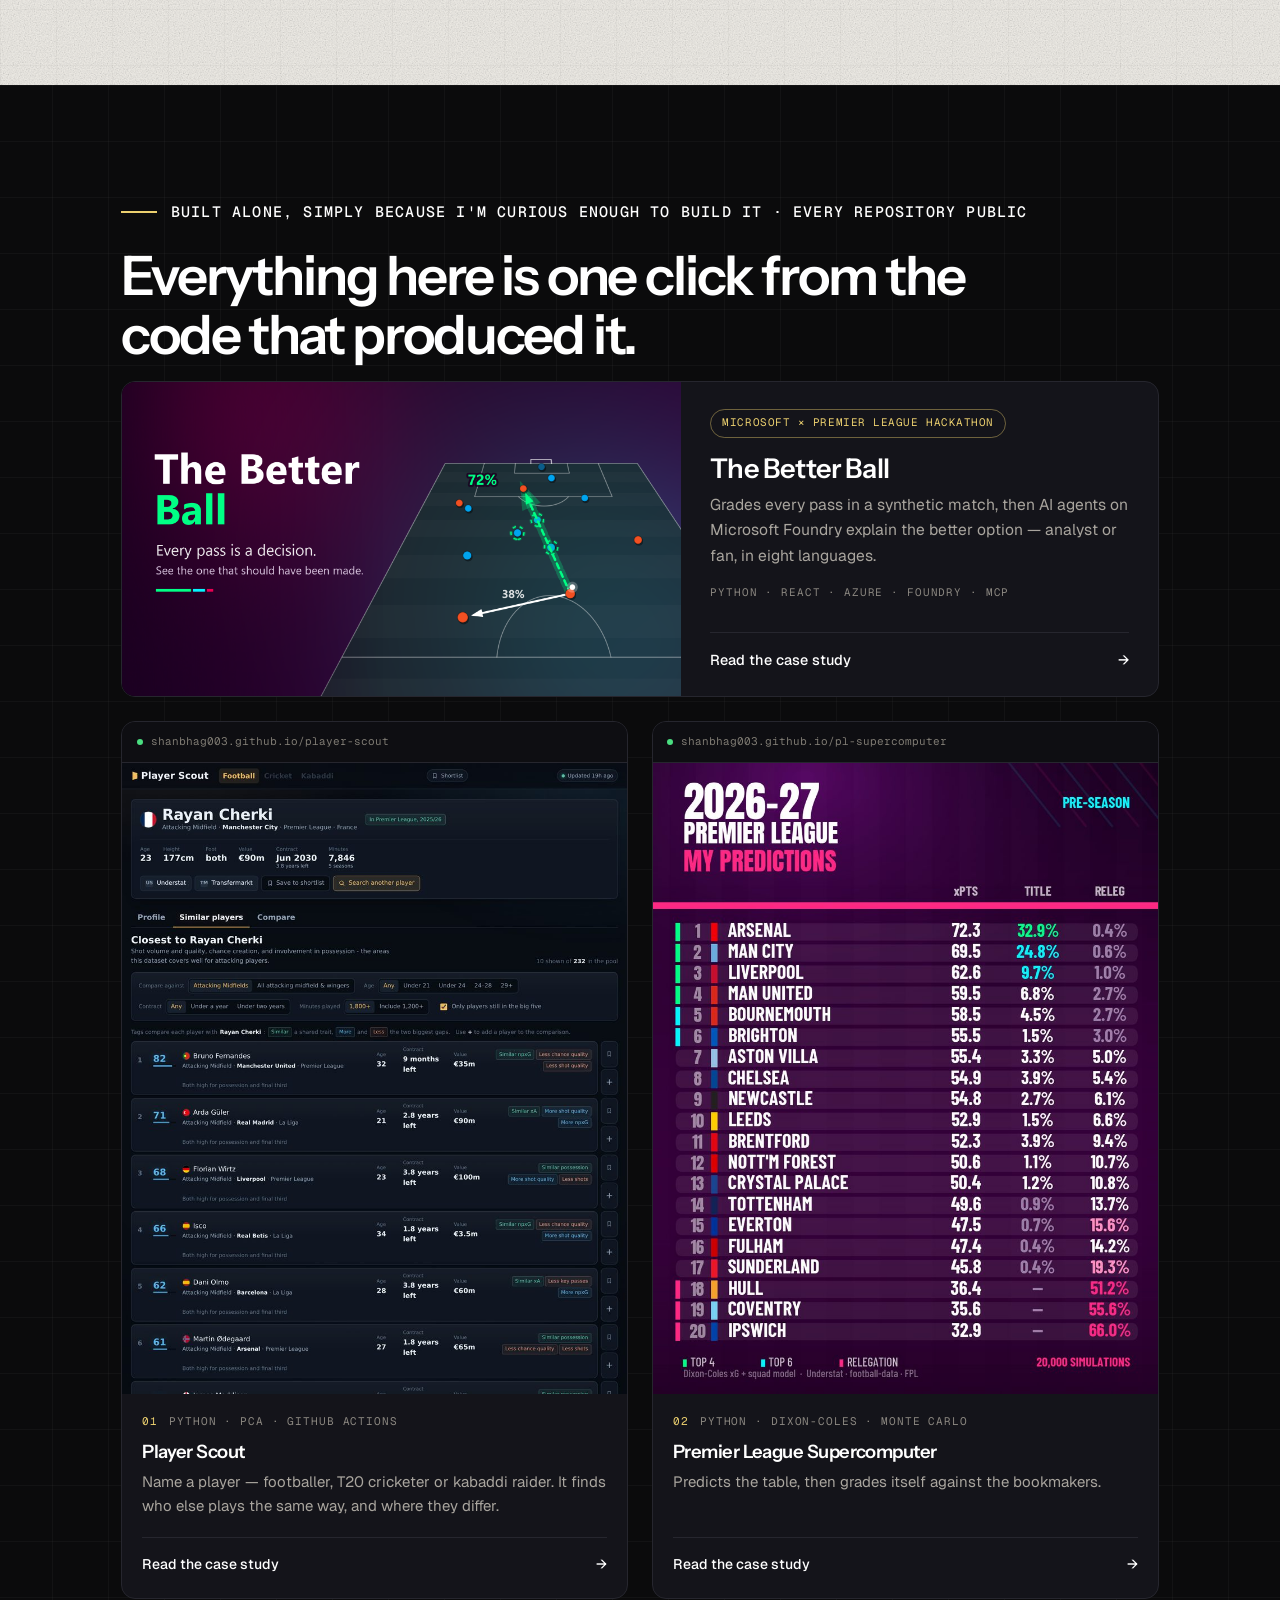
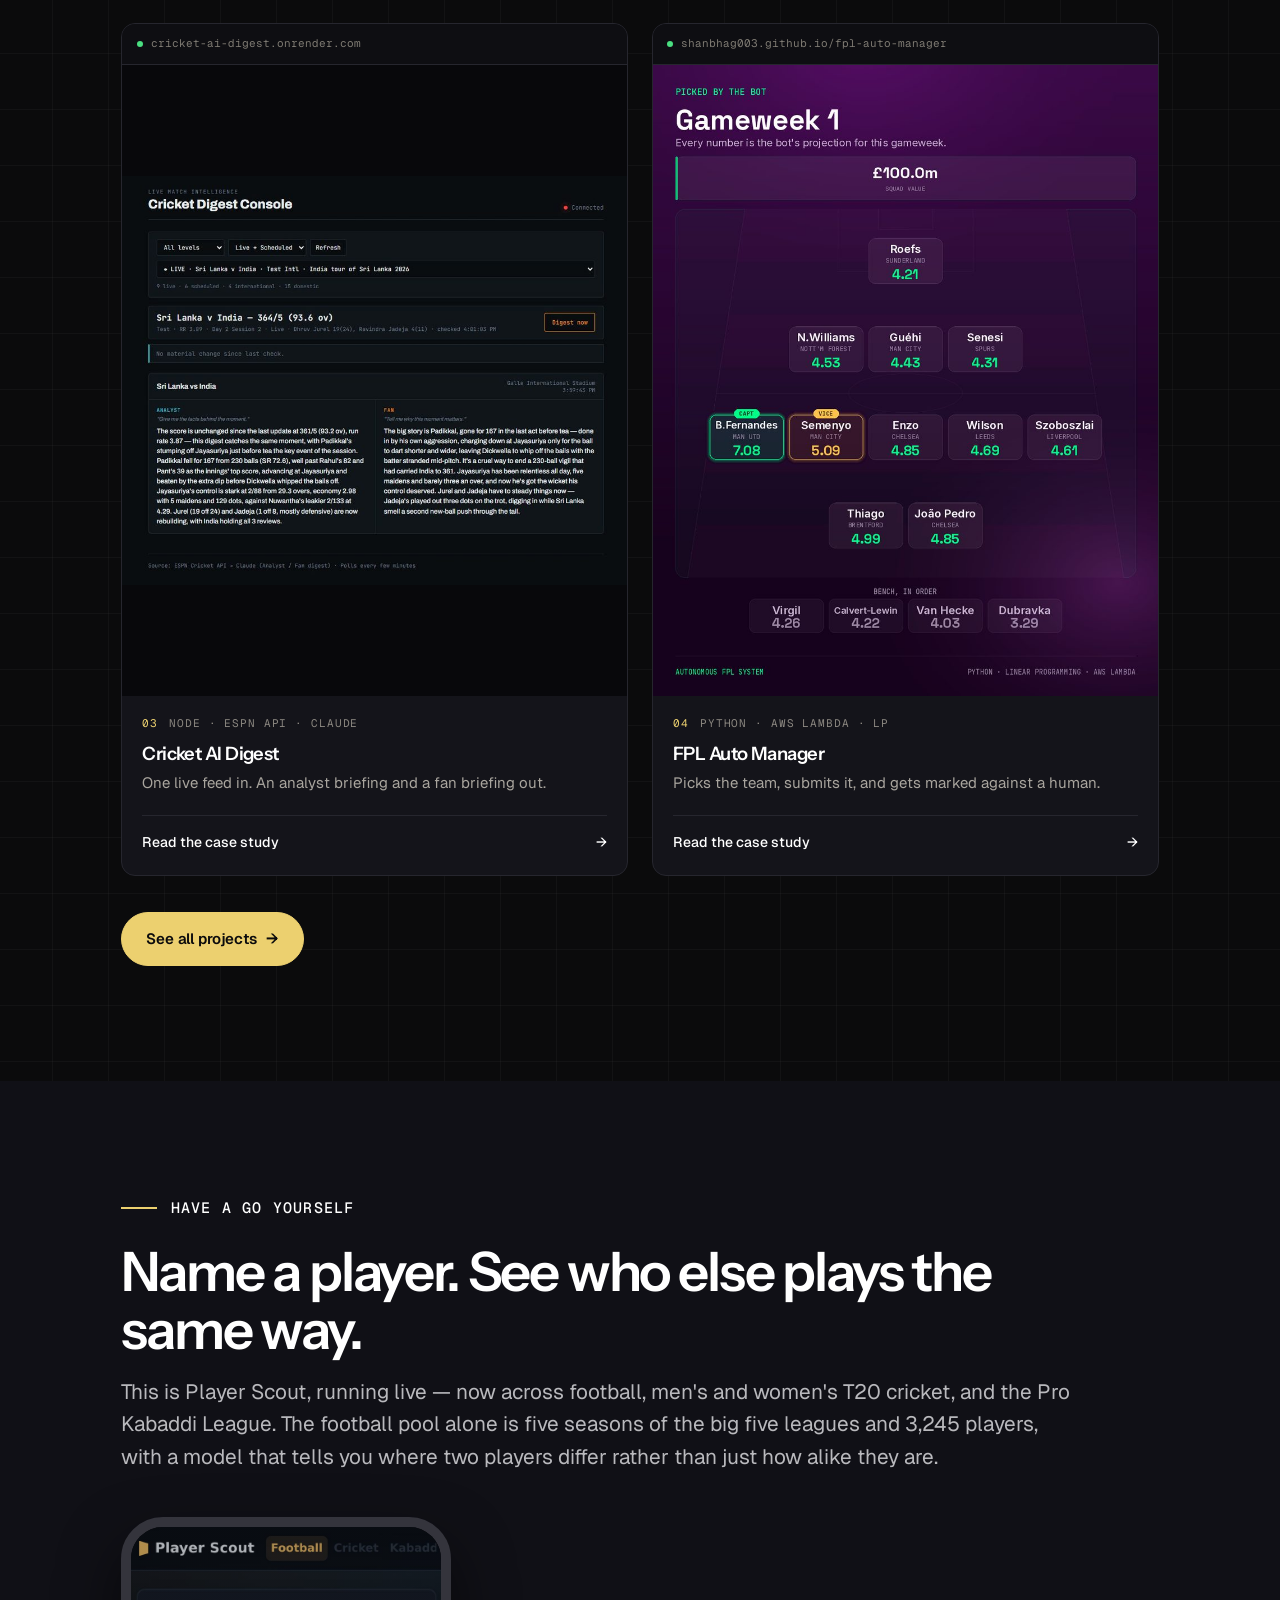
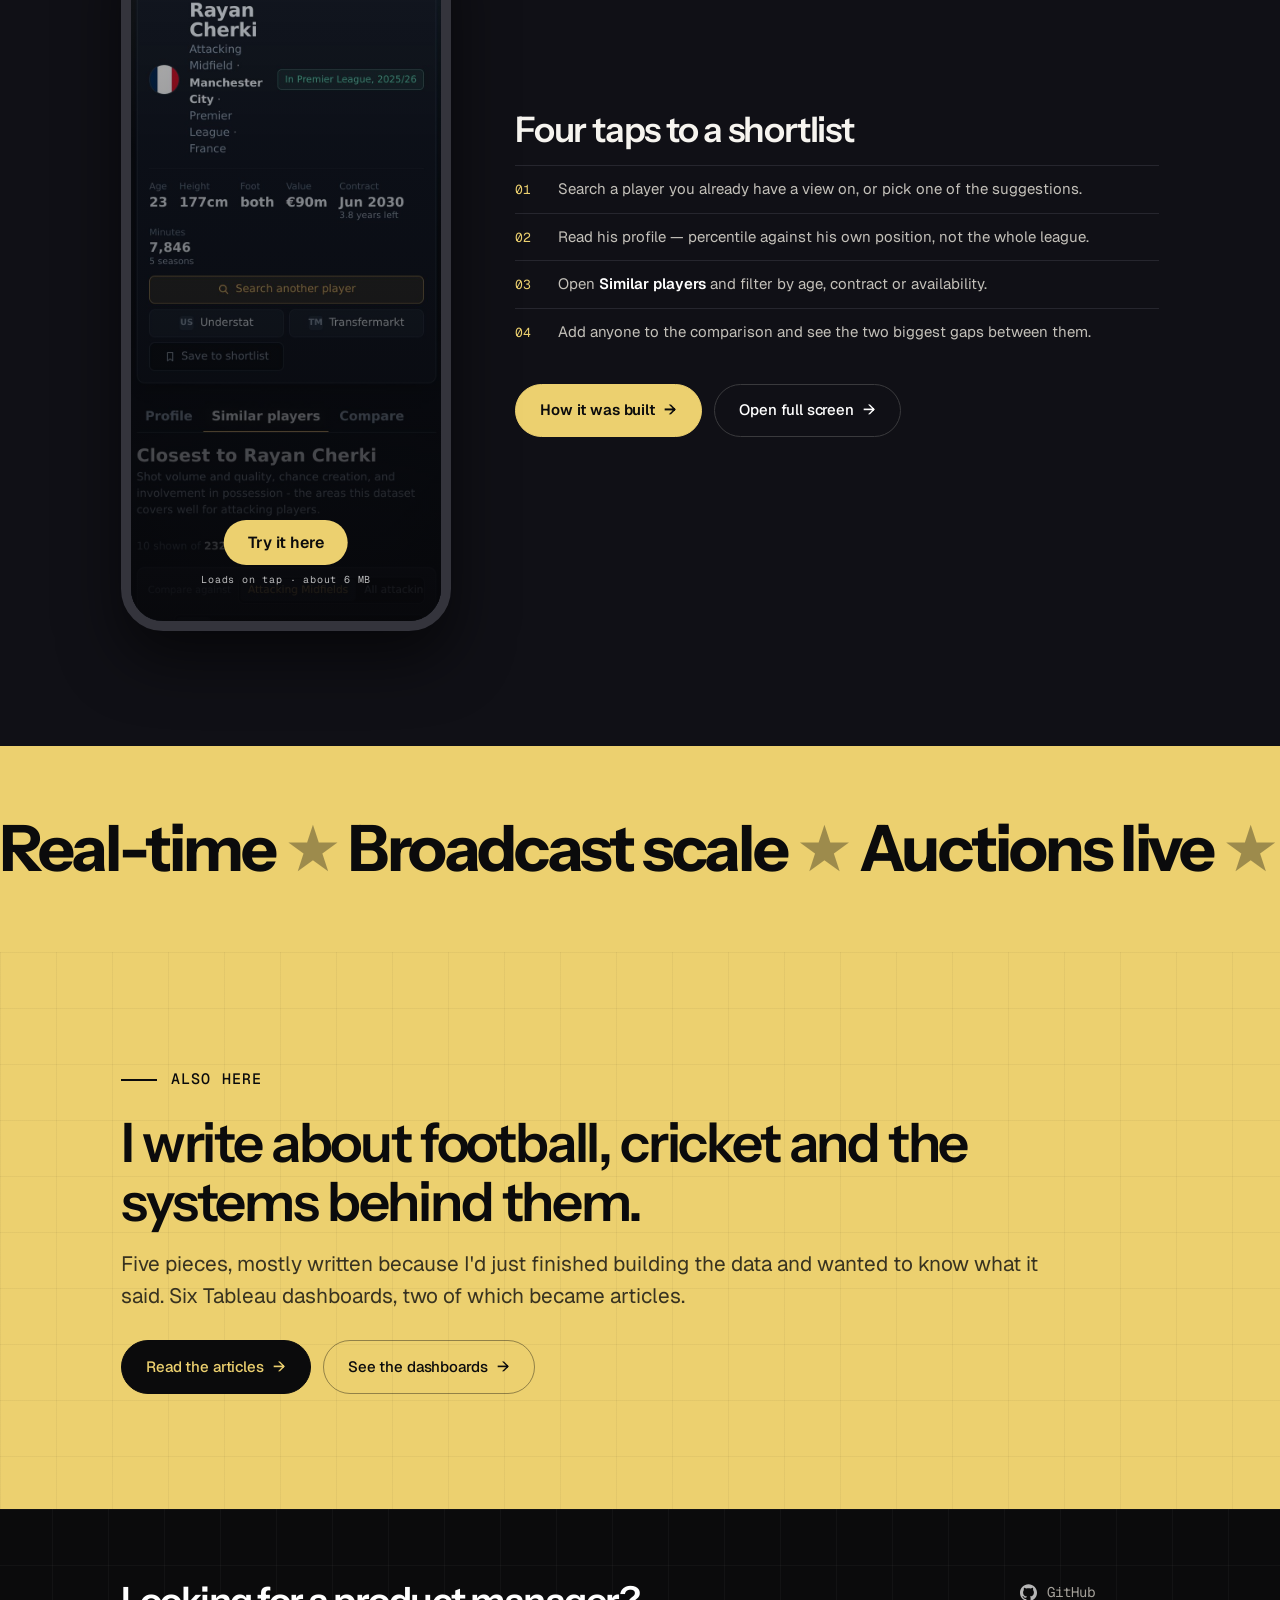
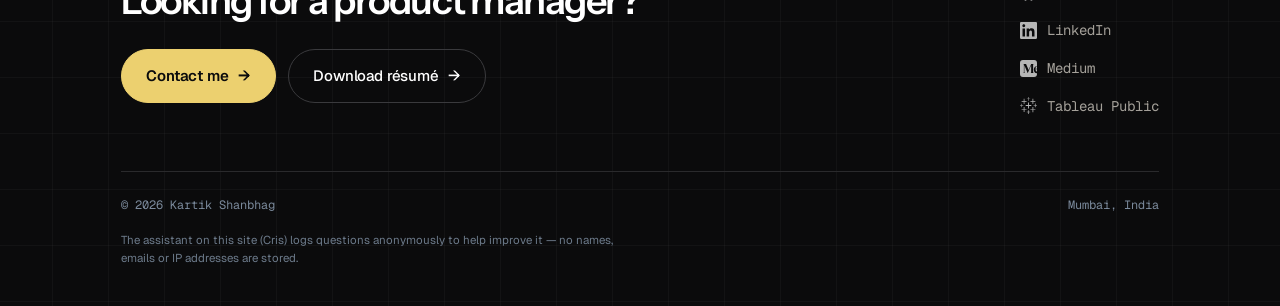
==== commit e2753a66: "Clarify the hero: name the owner, benefit-led CTA Two low-risk readability fixes on the home hero: -" ====
--- a/index.html
+++ b/index.html
@@ -131,8 +131,9 @@
 
   <div class="wrap stage-bottom">
     <p class="stage-mark rise r3">shanbhag003<sup>&trade;</sup></p>
+    <p class="stage-sig rise r3">The portfolio of Kartik Shanbhag.</p>
     <div class="actions">
-      <a class="btn btn-live rise r4" href="#live">See the live model</a>
+      <a class="btn btn-live rise r4" href="#live">See a model forecast live</a>
     </div>
   </div>
 </section>
--- a/style.css
+++ b/style.css
@@ -1245,6 +1245,11 @@
   text-transform: lowercase;
 }
 .stage-mark sup { font-size: .26em; vertical-align: super; letter-spacing: 0; color: var(--gold); }
+.stage-sig {
+  margin: .55rem 0 0; font-family: var(--mono);
+  font-size: .8rem; letter-spacing: .01em;
+  color: rgba(255,255,255,.62); text-transform: none;
+}
 
 .stage-thumbs { display: flex; gap: .5rem; align-items: flex-end; }
 .stage-thumb {
